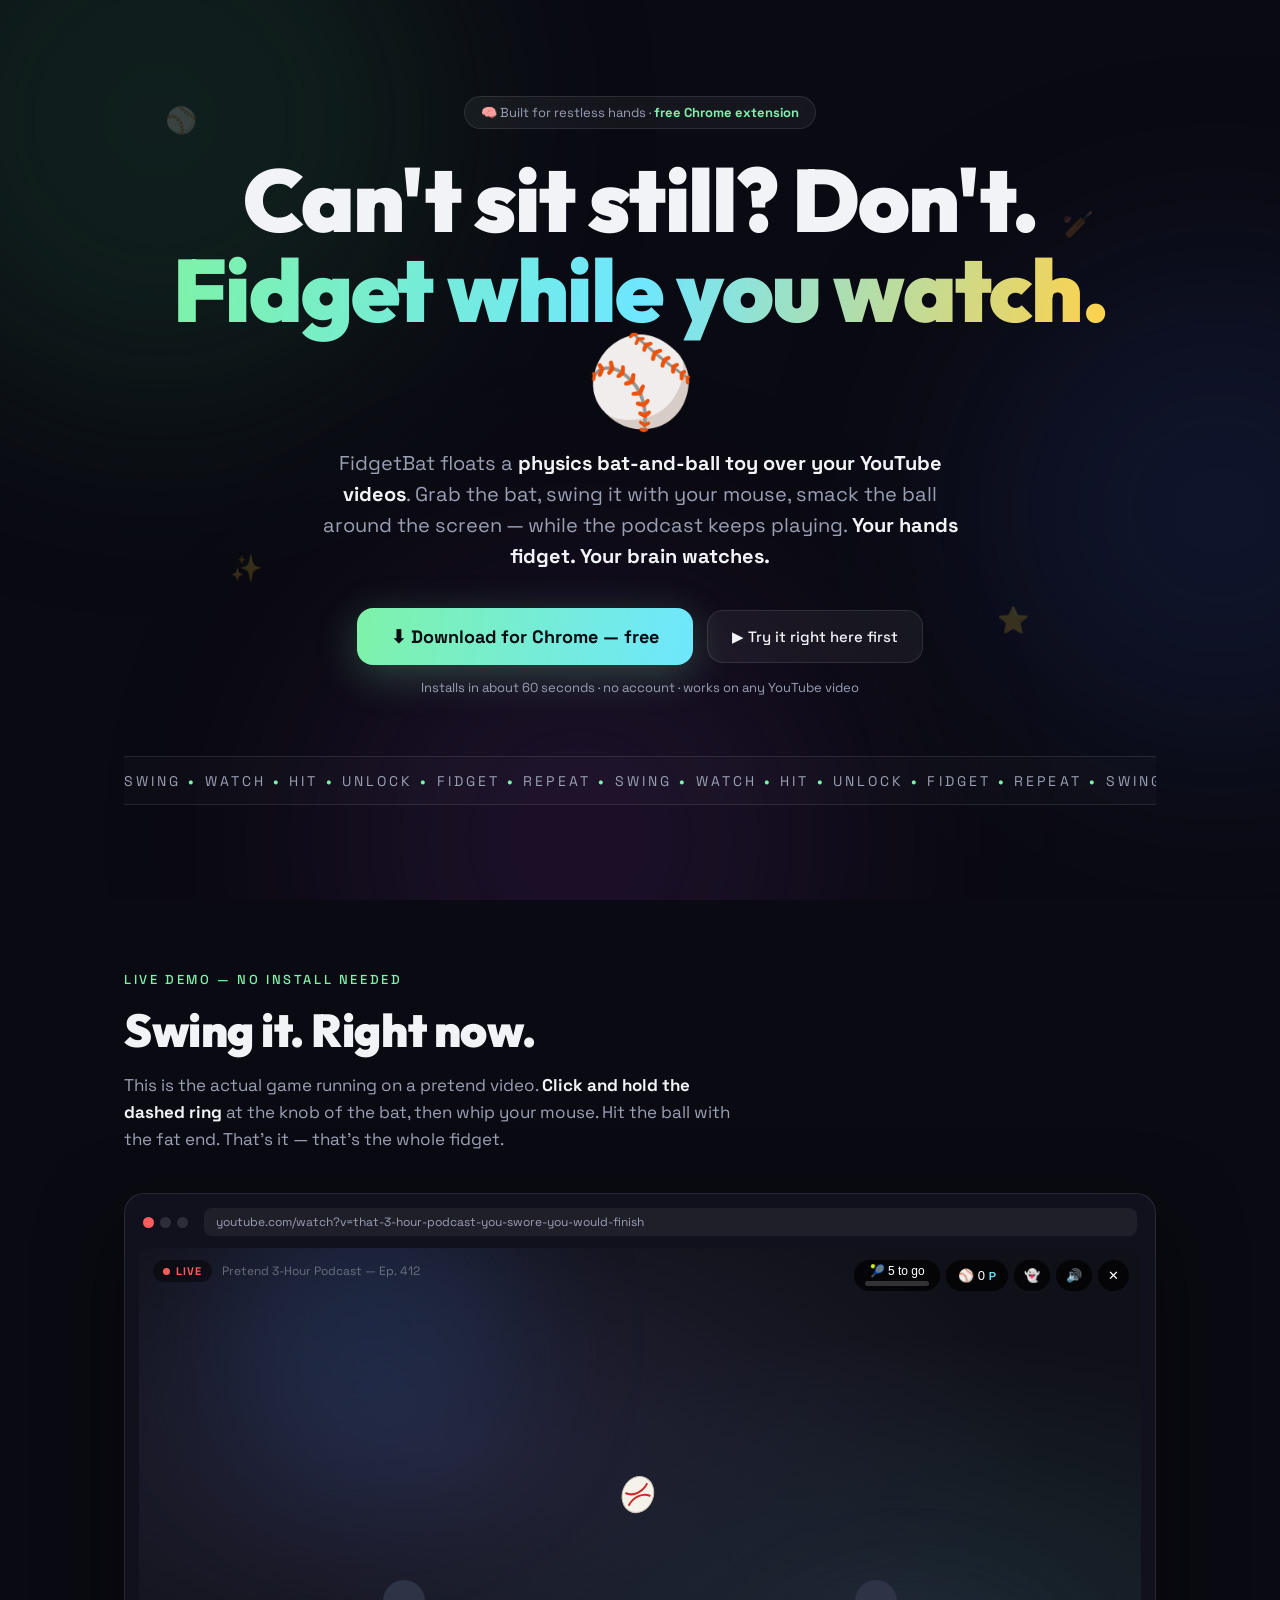
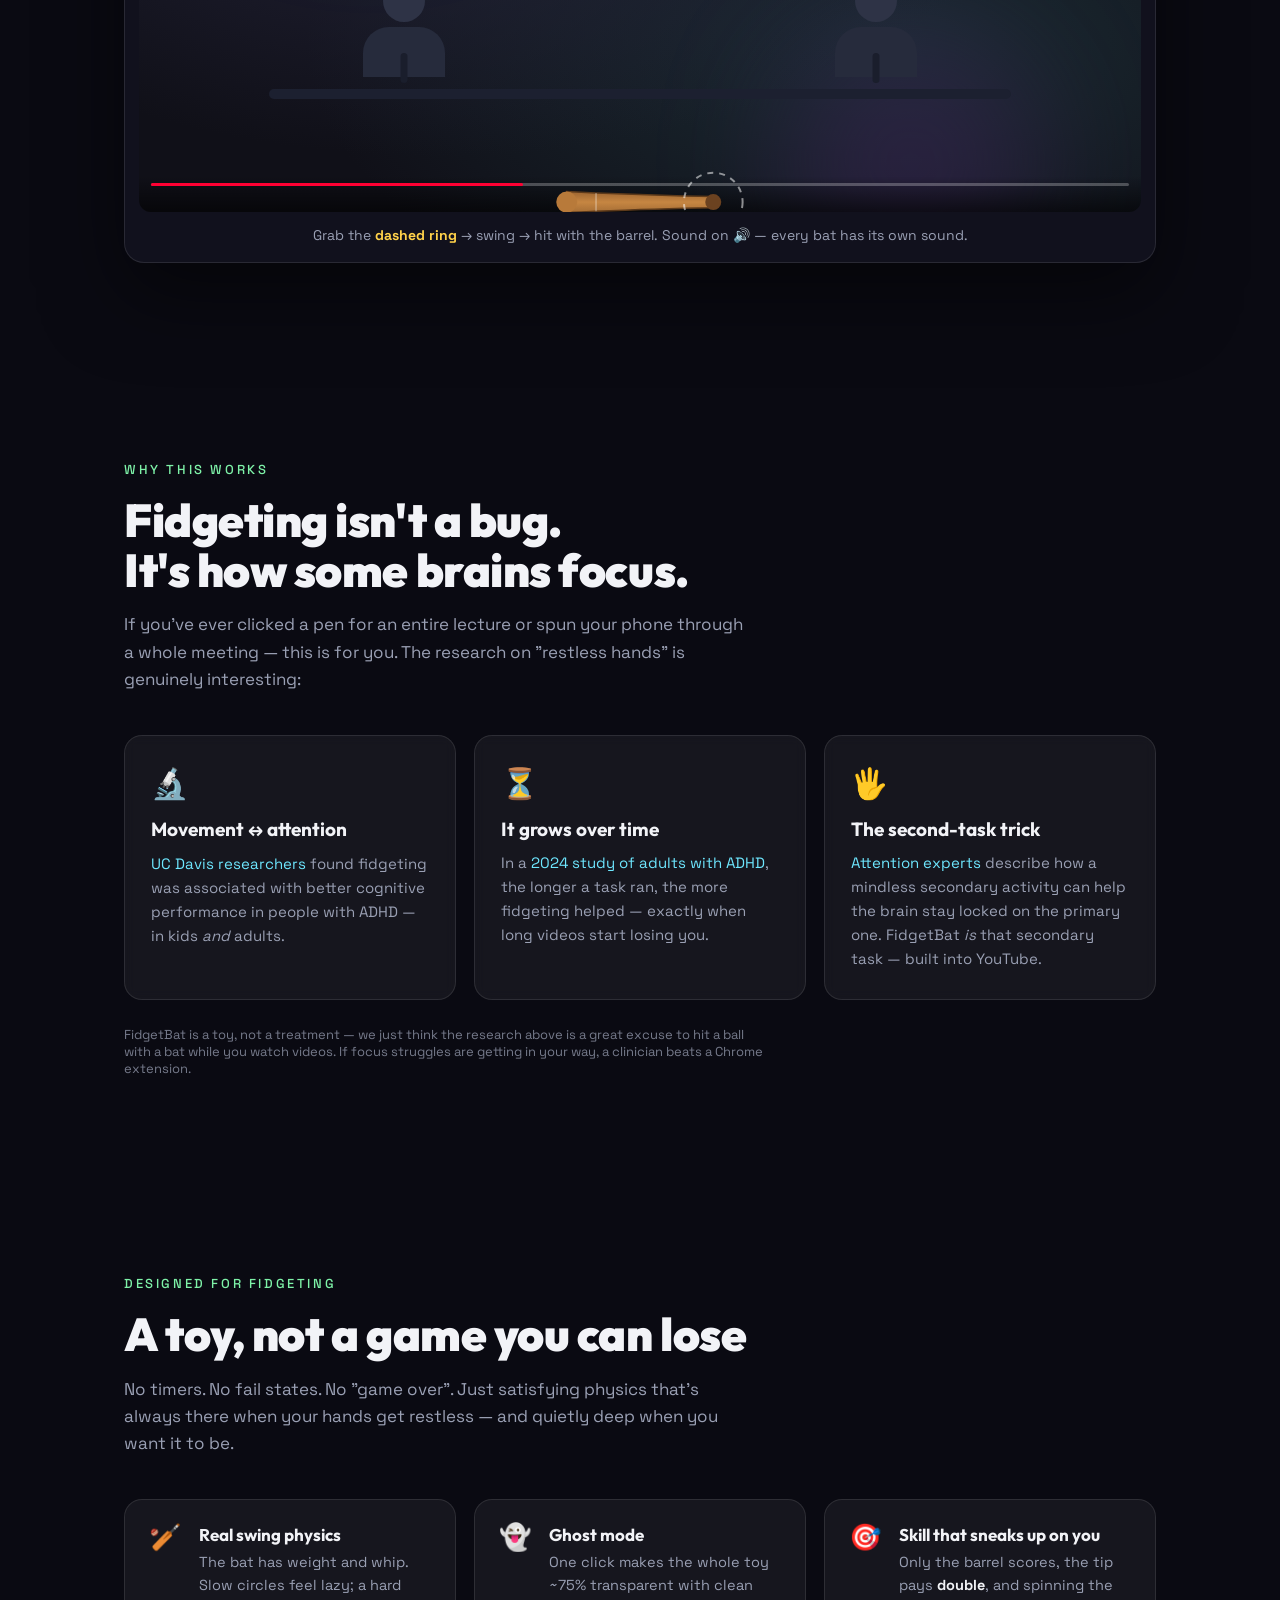
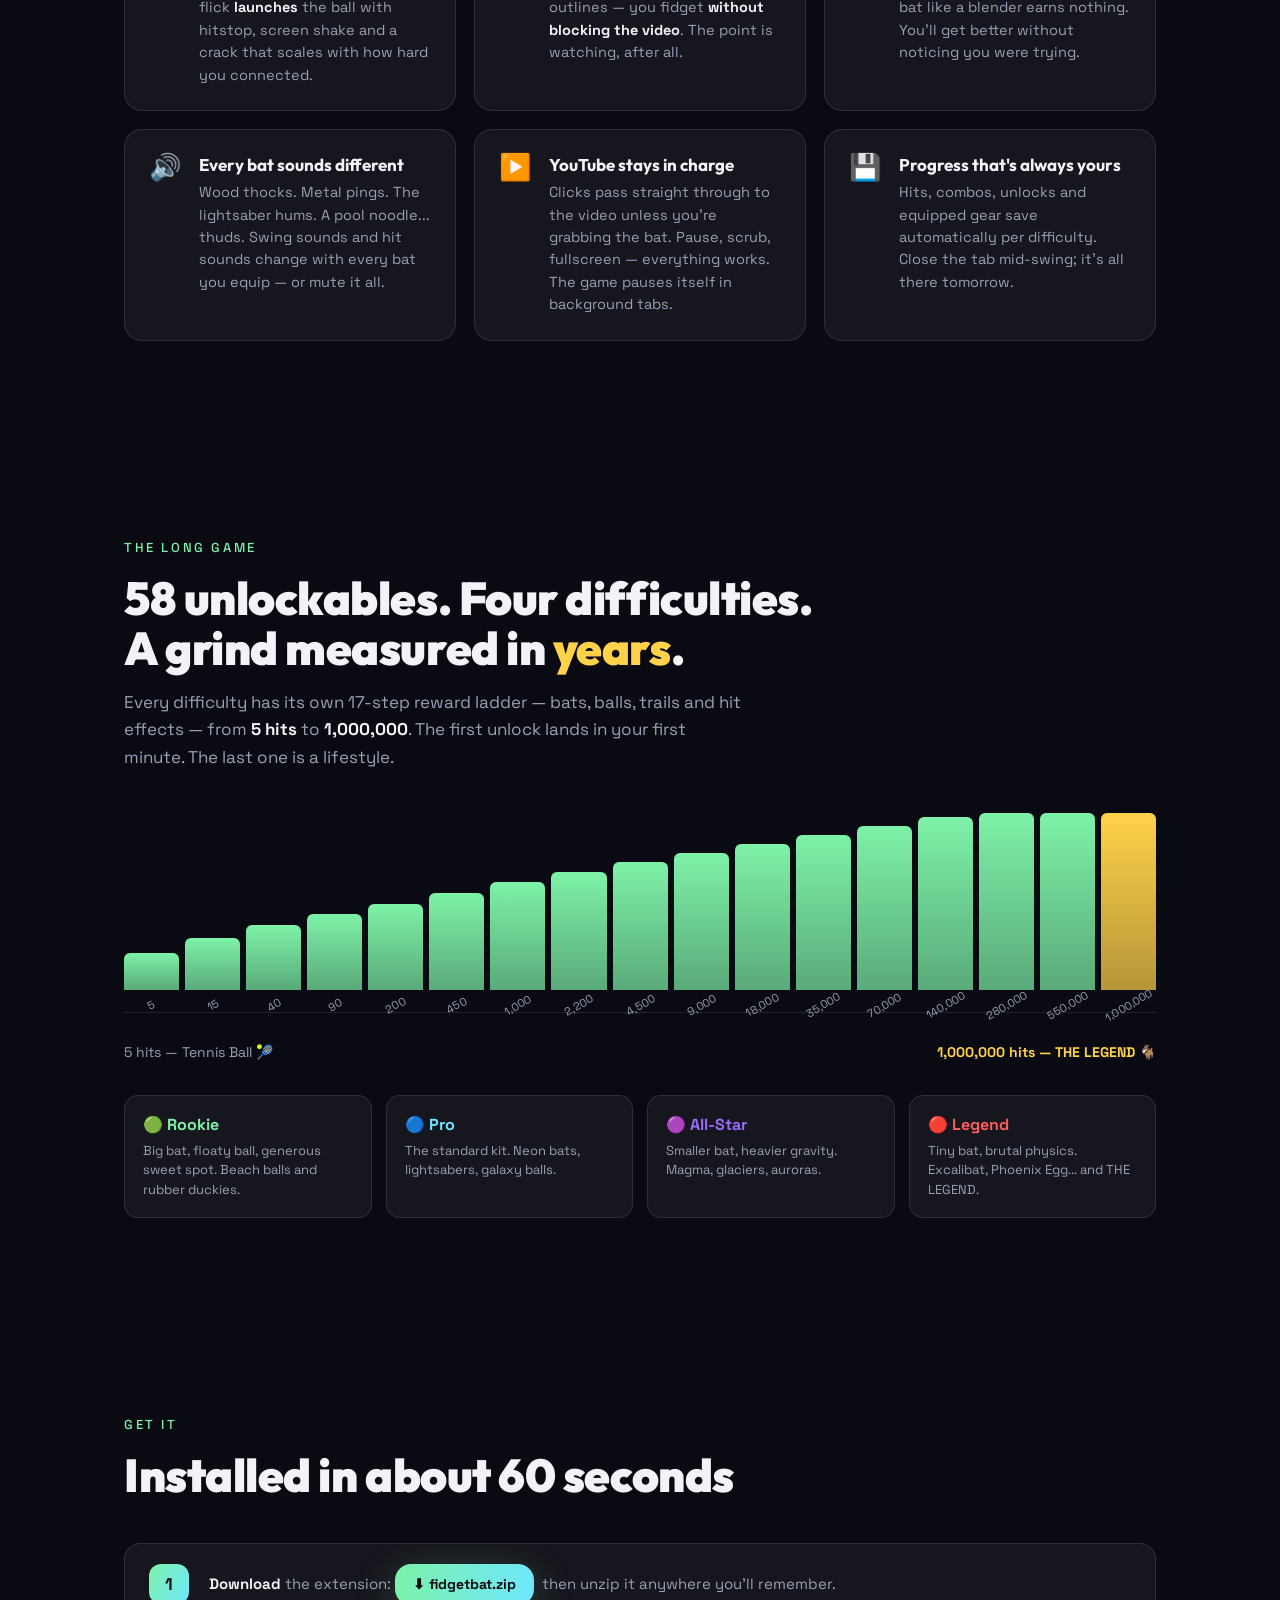
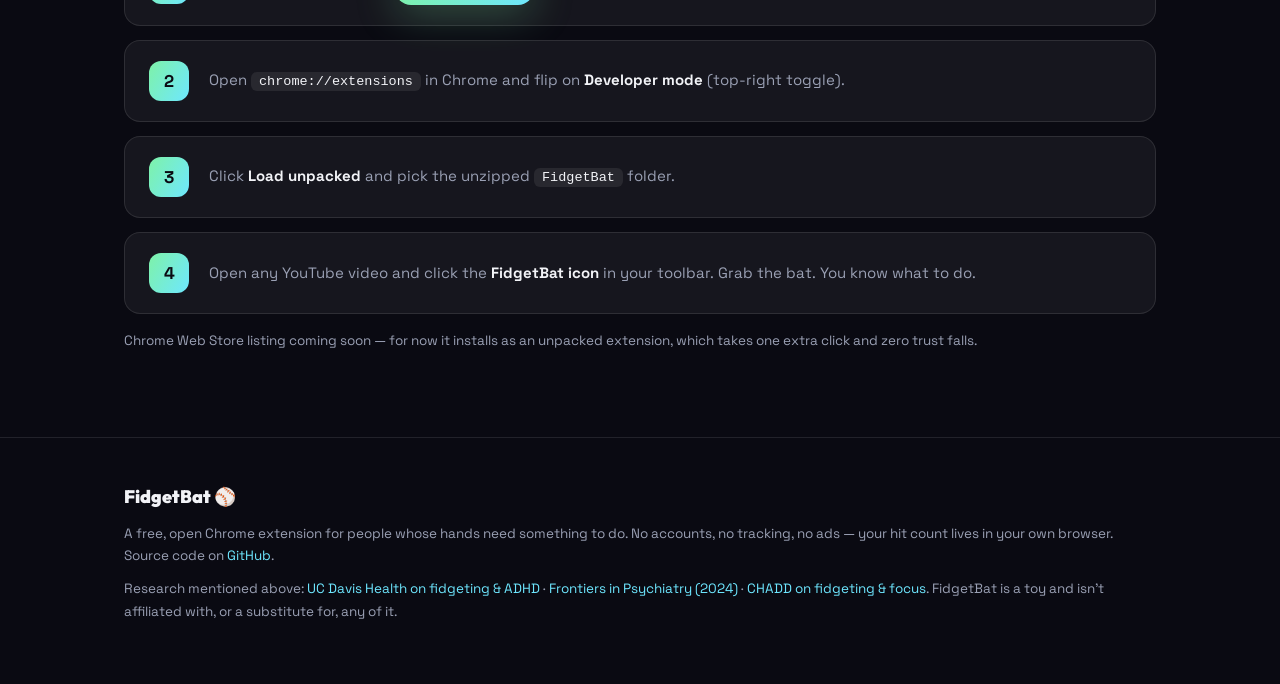
==== docs/index.html @ b906bd6d "Distinct per-bat hit synthesis, longer trails, fix ladder growth animation - Replace generic oscilla" ====
<!DOCTYPE html>
<html lang="en">
<head>
<meta charset="utf-8" />
<meta name="viewport" content="width=device-width, initial-scale=1" />
<title>FidgetBat — fidget while you watch YouTube</title>
<meta name="description" content="A physics bat-and-ball fidget toy that floats over your YouTube videos. Built for restless hands. Swing, hit, unlock — while you watch." />
<link rel="preconnect" href="https://fonts.googleapis.com" />
<link rel="preconnect" href="https://fonts.gstatic.com" crossorigin />
<link href="https://fonts.googleapis.com/css2?family=Space+Grotesk:wght@400;500;700&family=Outfit:wght@800;900&display=swap" rel="stylesheet" />
<link rel="stylesheet" href="assets/overlay.css" />
<style>
  :root {
    --bg: #0a0a12;
    --bg2: #11111d;
    --ink: #f2f3f7;
    --dim: #9aa0b4;
    --green: #7ef2a8;
    --cyan: #6ee7ff;
    --gold: #ffd24a;
    --red: #ff5c5c;
    --purple: #9d6bff;
    --card: rgba(255, 255, 255, 0.05);
    --line: rgba(255, 255, 255, 0.1);
  }
  * { box-sizing: border-box; margin: 0; padding: 0; }
  html { scroll-behavior: smooth; }
  body {
    background: var(--bg);
    color: var(--ink);
    font-family: 'Space Grotesk', -apple-system, sans-serif;
    overflow-x: hidden;
  }
  h1, h2, h3, .display { font-family: 'Outfit', 'Space Grotesk', sans-serif; }

  /* ---- animated background blobs ---- */
  .blobs { position: fixed; inset: 0; z-index: -2; overflow: hidden; }
  .blob {
    position: absolute; border-radius: 50%; filter: blur(110px); opacity: 0.35;
    animation: drift 26s ease-in-out infinite alternate;
  }
  .blob.b1 { width: 560px; height: 560px; background: #1d4a35; top: -160px; left: -120px; }
  .blob.b2 { width: 480px; height: 480px; background: #1d2b5e; top: 30%; right: -180px; animation-delay: -8s; }
  .blob.b3 { width: 520px; height: 520px; background: #3d1d52; bottom: -200px; left: 25%; animation-delay: -16s; }
  @keyframes drift {
    from { transform: translate(0, 0) scale(1); }
    to { transform: translate(70px, -50px) scale(1.15); }
  }

  /* ---- floating doodads ---- */
  .doodad {
    position: absolute; font-size: 26px; opacity: 0.18; pointer-events: none; z-index: -1;
    animation: floaty 7s ease-in-out infinite alternate;
  }
  @keyframes floaty {
    from { transform: translateY(0) rotate(-12deg); }
    to { transform: translateY(-26px) rotate(14deg); }
  }

  .wrap { max-width: 1080px; margin: 0 auto; padding: 0 24px; }

  /* ---- hero ---- */
  header.wrap { position: relative; padding: 96px 24px 56px; text-align: center; }
  .badge {
    display: inline-block; border: 1px solid var(--line); border-radius: 999px;
    padding: 7px 16px; font-size: 13px; color: var(--dim); margin-bottom: 26px;
    background: var(--card); backdrop-filter: blur(6px);
  }
  .badge b { color: var(--green); }
  h1 {
    font-size: clamp(44px, 8vw, 88px); font-weight: 900; line-height: 1.02;
    letter-spacing: -0.02em;
  }
  h1 .zap {
    background: linear-gradient(100deg, var(--green), var(--cyan), var(--gold));
    -webkit-background-clip: text; background-clip: text; color: transparent;
  }
  h1 .wiggle { display: inline-block; animation: wiggle 1.6s ease-in-out infinite; }
  @keyframes wiggle {
    0%, 100% { transform: rotate(-4deg); }
    50% { transform: rotate(5deg) translateY(-3px); }
  }
  .sub {
    margin: 24px auto 0; max-width: 640px; font-size: clamp(16px, 2.4vw, 20px);
    color: var(--dim); line-height: 1.55;
  }
  .sub b { color: var(--ink); }
  .cta-row { margin-top: 36px; display: flex; gap: 14px; justify-content: center; flex-wrap: wrap; align-items: center; }
  .cta {
    display: inline-block; text-decoration: none; color: #0a0a12; font-weight: 700;
    font-size: 18px; padding: 17px 34px; border-radius: 16px;
    background: linear-gradient(100deg, var(--green), var(--cyan));
    box-shadow: 0 10px 40px rgba(126, 242, 168, 0.25);
    transition: transform 0.15s ease, box-shadow 0.15s ease;
  }
  .cta:hover { transform: scale(1.05) rotate(-1deg); box-shadow: 0 14px 50px rgba(126, 242, 168, 0.4); }
  .cta:active { transform: scale(0.97); }
  .cta-note { font-size: 13px; color: var(--dim); }
  .cta-ghost {
    text-decoration: none; color: var(--ink); font-weight: 500; font-size: 15px;
    padding: 16px 24px; border-radius: 16px; border: 1px solid var(--line); background: var(--card);
    transition: background 0.15s ease;
  }
  .cta-ghost:hover { background: rgba(255,255,255,0.1); }

  /* ---- marquee ---- */
  .marquee {
    border-top: 1px solid var(--line); border-bottom: 1px solid var(--line);
    overflow: hidden; white-space: nowrap; padding: 13px 0; margin: 60px 0 0;
    background: rgba(255,255,255,0.02);
  }
  .marquee-inner { display: inline-block; animation: scroll 22s linear infinite; }
  .marquee span { font-size: 14px; letter-spacing: 0.22em; color: var(--dim); margin-right: 8px; }
  .marquee b { color: var(--green); }
  @keyframes scroll { from { transform: translateX(0); } to { transform: translateX(-50%); } }

  /* ---- sections ---- */
  section.wrap { padding: 110px 24px 88px; position: relative; }
  .kicker {
    font-size: 13px; letter-spacing: 0.2em; text-transform: uppercase; color: var(--green);
    margin-bottom: 18px; font-weight: 500;
  }
  h2 { font-size: clamp(30px, 5vw, 46px); font-weight: 900; letter-spacing: -0.01em; line-height: 1.08; }
  .lead { color: var(--dim); margin-top: 16px; max-width: 620px; font-size: 17px; line-height: 1.6; }
  .lead b, .lead a { color: var(--ink); }

  /* reveal on scroll */
  .rev { opacity: 0; transform: translateY(26px); transition: opacity 0.6s ease, transform 0.6s ease; }
  .rev.vis { opacity: 1; transform: none; }

  /* ---- demo ---- */
  .demo-shell {
    margin-top: 40px; border-radius: 20px; border: 1px solid var(--line);
    background: var(--bg2); padding: 14px; box-shadow: 0 30px 80px rgba(0,0,0,0.5);
  }
  .yt-chrome { display: flex; gap: 6px; padding: 0 4px 12px; align-items: center; }
  .yt-dot { width: 11px; height: 11px; border-radius: 50%; background: rgba(255,255,255,0.12); }
  .yt-dot.red { background: #ff5c5c; }
  .yt-url {
    flex: 1; margin-left: 10px; background: rgba(255,255,255,0.06); border-radius: 8px;
    font-size: 12px; color: var(--dim); padding: 6px 12px; text-align: left;
  }
  #movie_player {
    position: relative; width: 100%; aspect-ratio: 16 / 9; border-radius: 12px; overflow: hidden;
    background:
      radial-gradient(ellipse at 30% 35%, #232338 0%, transparent 60%),
      radial-gradient(ellipse at 75% 70%, #1b2b33 0%, transparent 55%),
      #101018;
  }
  /* fake "video" scene — a living podcast set so the demo feels like a real watch */
  .fake-video { position: absolute; inset: 0; overflow: hidden; pointer-events: none; }
  .fv-glow {
    position: absolute; border-radius: 50%; filter: blur(60px); opacity: 0.5;
    animation: fvdrift 14s ease-in-out infinite alternate;
  }
  .fv-glow.g1 { width: 300px; height: 300px; background: #23355c; top: -60px; left: 8%; }
  .fv-glow.g2 { width: 260px; height: 260px; background: #3a2354; bottom: -80px; right: 10%; animation-delay: -7s; }
  @keyframes fvdrift { from { transform: translate(0, 0); } to { transform: translate(40px, 24px); } }
  .fv-topline { position: absolute; top: 12px; left: 14px; display: flex; gap: 10px; align-items: center; }
  .fv-live {
    display: inline-flex; align-items: center; gap: 6px; font-size: 11px; font-weight: 700;
    letter-spacing: 0.08em; color: #ff5c5c; background: rgba(0, 0, 0, 0.45); padding: 4px 10px; border-radius: 999px;
  }
  .fv-live i { width: 7px; height: 7px; border-radius: 50%; background: #ff5c5c; animation: fvblink 1.4s ease-in-out infinite; }
  @keyframes fvblink { 0%, 100% { opacity: 1; } 50% { opacity: 0.25; } }
  .fv-title { font-size: 12px; color: rgba(255, 255, 255, 0.35); }
  .fv-caption {
    position: absolute; top: 17%; left: 10%; right: 10%; text-align: center;
    font-size: clamp(12px, 2vw, 15px); font-style: italic; color: rgba(255, 255, 255, 0.35);
    transition: opacity 0.35s ease;
  }
  .fv-host { position: absolute; bottom: 24%; width: 90px; }
  .fv-host.h1 { left: 22%; animation: fvbob 3.4s ease-in-out infinite; }
  .fv-host.h2 { right: 22%; animation: fvbob 4.1s ease-in-out infinite; animation-delay: -1.6s; }
  @keyframes fvbob { 0%, 100% { transform: translateY(0); } 50% { transform: translateY(-5px); } }
  .fv-head { display: block; width: 42px; height: 42px; border-radius: 50%; background: #2e3346; margin: 0 auto 5px; }
  .fv-body { display: block; width: 82px; height: 50px; border-radius: 26px 26px 0 0; background: #262b3c; margin: 0 auto; }
  .fv-mic {
    position: absolute; bottom: -6px; left: 50%; transform: translateX(-50%);
    width: 7px; height: 30px; border-radius: 4px; background: #1a1e2c;
  }
  .fv-desk { position: absolute; bottom: 20%; left: 13%; right: 13%; height: 10px; border-radius: 6px; background: #1c2030; }
  .fv-wave {
    position: absolute; bottom: 8%; left: 50%; transform: translateX(-50%);
    display: flex; gap: 3px; align-items: flex-end; height: 26px;
  }
  .fv-wave i { width: 3px; background: rgba(255, 255, 255, 0.3); border-radius: 2px; animation: fvwave 0.9s ease-in-out infinite alternate; }
  @keyframes fvwave { from { height: 4px; } to { height: 24px; } }
  .yt-bar { position: absolute; left: 0; right: 0; bottom: 0; height: 36px; background: linear-gradient(transparent, rgba(0,0,0,0.6)); }
  .yt-progress { position: absolute; left: 12px; right: 12px; bottom: 26px; height: 3px; background: rgba(255,255,255,0.25); border-radius: 2px; }
  .yt-progress i { display: block; height: 100%; width: 38%; background: #ff0033; border-radius: 2px; animation: watch 90s linear infinite; }
  @keyframes watch { from { width: 12%; } to { width: 96%; } }
  .demo-hint { text-align: center; color: var(--dim); font-size: 14px; padding: 14px 4px 4px; }
  .demo-hint b { color: var(--gold); }
  .demo-gate {
    position: absolute; inset: 0; z-index: 10001; display: none;
    align-items: center; justify-content: center; text-align: center;
    background: rgba(8, 8, 14, 0.82); backdrop-filter: blur(8px);
  }
  .demo-gate.show { display: flex; animation: gate-in 0.35s ease; }
  @keyframes gate-in { from { opacity: 0; transform: scale(1.04); } to { opacity: 1; transform: none; } }
  .dg-inner { max-width: 420px; padding: 24px; }
  .dg-emoji { font-size: 38px; margin-bottom: 12px; }
  .dg-inner h3 { font-size: 28px; margin-bottom: 10px; }
  .dg-inner p { color: var(--dim); font-size: 15px; line-height: 1.55; margin-bottom: 22px; }

  /* ---- science cards ---- */
  .grid3 { display: grid; grid-template-columns: repeat(auto-fit, minmax(270px, 1fr)); gap: 18px; margin-top: 42px; }
  .card {
    background: var(--card); border: 1px solid var(--line); border-radius: 18px;
    padding: 28px 26px; backdrop-filter: blur(6px);
    transition: transform 0.2s ease, border-color 0.2s ease;
  }
  .card:hover { transform: translateY(-5px); border-color: rgba(126, 242, 168, 0.35); }
  .card .ic { font-size: 30px; margin-bottom: 14px; display: inline-block; }
  .card h3 { font-size: 19px; margin-bottom: 10px; }
  .card p { color: var(--dim); font-size: 15px; line-height: 1.6; }
  .card p a { color: var(--cyan); text-decoration: none; }
  .card p a:hover { text-decoration: underline; }
  .fineprint { margin-top: 26px; font-size: 13px; color: var(--dim); opacity: 0.75; max-width: 640px; }

  /* ---- features ---- */
  .grid2 { display: grid; grid-template-columns: repeat(auto-fit, minmax(300px, 1fr)); gap: 18px; margin-top: 42px; }
  .feat { display: flex; gap: 18px; align-items: flex-start; background: var(--card); border: 1px solid var(--line); border-radius: 18px; padding: 24px; }
  .feat .ic { font-size: 26px; line-height: 1; }
  .feat h3 { font-size: 17px; margin-bottom: 6px; }
  .feat p { color: var(--dim); font-size: 14.5px; line-height: 1.55; }
  .feat p b { color: var(--ink); }

  /* ---- grind ladder ---- */
  .ladder {
    margin-top: 42px; display: flex; align-items: flex-end; gap: 6px; height: 200px;
    border-bottom: 1px solid var(--line); padding-bottom: 0;
  }
  /* height: 100% is load-bearing — without a definite rung height the bars'
     percentage heights resolve to auto and the growth animation never shows. */
  .rung { flex: 1; height: 100%; display: flex; flex-direction: column; justify-content: flex-end; align-items: center; gap: 8px; }
  .rung .bar {
    width: 100%; border-radius: 6px 6px 0 0;
    background: linear-gradient(180deg, var(--green), rgba(126, 242, 168, 0.08));
    background-size: 100% 300%;
    transition: height 1s cubic-bezier(0.34, 1.4, 0.4, 1); height: 4px;
    animation: barflow 3s ease-in-out infinite alternate;
  }
  @keyframes barflow { from { background-position-y: 0%; } to { background-position-y: 100%; } }
  .rung.gold .bar {
    background-image: linear-gradient(180deg, var(--gold), rgba(255, 210, 74, 0.1));
    animation: barflow 4s ease-in-out infinite alternate, goldglow 2.2s ease-in-out infinite;
  }
  @keyframes goldglow {
    0%, 100% { box-shadow: 0 0 6px rgba(255, 210, 74, 0.25); }
    50% { box-shadow: 0 0 22px rgba(255, 210, 74, 0.65); }
  }
  .rung .num { font-size: 11px; color: var(--dim); white-space: nowrap; transform: rotate(-30deg); transform-origin: center; }
  .ladder-cap { display: flex; justify-content: space-between; margin-top: 30px; color: var(--dim); font-size: 14px; }
  .ladder-cap b { color: var(--gold); }

  .diffs { display: grid; grid-template-columns: repeat(auto-fit, minmax(180px, 1fr)); gap: 14px; margin-top: 34px; }
  .diff { border: 1px solid var(--line); border-radius: 14px; padding: 18px; background: var(--card); }
  .diff h4 { font-size: 16px; margin-bottom: 6px; }
  .diff p { font-size: 13px; color: var(--dim); line-height: 1.5; }

  /* ---- install ---- */
  .steps { margin-top: 42px; display: grid; gap: 14px; counter-reset: step; }
  .step {
    display: flex; gap: 20px; align-items: center; background: var(--card);
    border: 1px solid var(--line); border-radius: 16px; padding: 20px 24px;
  }
  .step .n {
    flex: none; width: 40px; height: 40px; border-radius: 12px; display: grid; place-items: center;
    background: linear-gradient(120deg, var(--green), var(--cyan)); color: #0a0a12; font-weight: 800; font-size: 17px;
  }
  .step p { color: var(--dim); font-size: 15px; line-height: 1.5; }
  .step p b, .step code { color: var(--ink); }
  .step code { background: rgba(255,255,255,0.08); border-radius: 6px; padding: 2px 8px; font-size: 13.5px; }
  .webstore-note { margin-top: 18px; font-size: 13.5px; color: var(--dim); }

  /* ---- footer ---- */
  footer { border-top: 1px solid var(--line); padding: 44px 0 60px; color: var(--dim); font-size: 13.5px; line-height: 1.7; }
  footer a { color: var(--cyan); text-decoration: none; }
  footer a:hover { text-decoration: underline; }
  footer .brand { font-family: 'Outfit', sans-serif; font-weight: 900; font-size: 18px; color: var(--ink); margin-bottom: 10px; }

  @media (prefers-reduced-motion: reduce) {
    .blob, .doodad, .wiggle, .marquee-inner, .yt-progress i,
    .fv-glow, .fv-host, .fv-wave i, .fv-live i, .rung .bar { animation: none !important; }
    .rev { opacity: 1; transform: none; transition: none; }
  }
</style>
</head>
<body>

<div class="blobs">
  <div class="blob b1"></div>
  <div class="blob b2"></div>
  <div class="blob b3"></div>
</div>

<header class="wrap">
  <span class="doodad" style="top:12%; left:6%;">⚾</span>
  <span class="doodad" style="top:24%; right:8%; animation-delay:-2s;">🏏</span>
  <span class="doodad" style="top:64%; left:12%; animation-delay:-4s;">✨</span>
  <span class="doodad" style="top:70%; right:14%; animation-delay:-5.5s;">⭐</span>

  <div class="badge">🧠 Built for restless hands · <b>free Chrome extension</b></div>
  <h1>Can't sit still? Don't.<br /><span class="zap">Fidget while you watch.</span> <span class="wiggle">⚾</span></h1>
  <p class="sub">
    FidgetBat floats a <b>physics bat-and-ball toy over your YouTube videos</b>.
    Grab the bat, swing it with your mouse, smack the ball around the screen —
    while the podcast keeps playing. <b>Your hands fidget. Your brain watches.</b>
  </p>
  <div class="cta-row">
    <a class="cta" href="fidgetbat.zip" download>⬇ Download for Chrome — free</a>
    <a class="cta-ghost" href="#demo">▶ Try it right here first</a>
  </div>
  <p class="cta-note" style="margin-top:14px;">Installs in about 60 seconds · no account · works on any YouTube video</p>

  <div class="marquee" aria-hidden="true">
    <div class="marquee-inner">
      <span>SWING <b>•</b> WATCH <b>•</b> HIT <b>•</b> UNLOCK <b>•</b> FIDGET <b>•</b> REPEAT <b>•</b></span><span>SWING <b>•</b> WATCH <b>•</b> HIT <b>•</b> UNLOCK <b>•</b> FIDGET <b>•</b> REPEAT <b>•</b></span><span>SWING <b>•</b> WATCH <b>•</b> HIT <b>•</b> UNLOCK <b>•</b> FIDGET <b>•</b> REPEAT <b>•</b></span><span>SWING <b>•</b> WATCH <b>•</b> HIT <b>•</b> UNLOCK <b>•</b> FIDGET <b>•</b> REPEAT <b>•</b></span>
    </div>
  </div>
</header>

<section id="demo" class="wrap rev">
  <p class="kicker">Live demo — no install needed</p>
  <h2>Swing it. Right now.</h2>
  <p class="lead">This is the actual game running on a pretend video. <b>Click and hold the dashed ring</b> at the knob of the bat, then whip your mouse. Hit the ball with the fat end. That's it — that's the whole fidget.</p>
  <div class="demo-shell">
    <div class="yt-chrome">
      <span class="yt-dot red"></span><span class="yt-dot"></span><span class="yt-dot"></span>
      <span class="yt-url">youtube.com/watch?v=that-3-hour-podcast-you-swore-you-would-finish</span>
    </div>
    <div id="movie_player">
      <div class="fake-video" aria-hidden="true">
        <div class="fv-glow g1"></div>
        <div class="fv-glow g2"></div>
        <div class="fv-topline">
          <span class="fv-live"><i></i> LIVE</span>
          <span class="fv-title">Pretend 3-Hour Podcast — Ep. 412</span>
        </div>
        <div class="fv-caption">“…and that's when I realized the bird was never real…”</div>
        <div class="fv-host h1"><i class="fv-head"></i><i class="fv-body"></i><i class="fv-mic"></i></div>
        <div class="fv-host h2"><i class="fv-head"></i><i class="fv-body"></i><i class="fv-mic"></i></div>
        <div class="fv-desk"></div>
        <div class="fv-wave"></div>
      </div>
      <div class="yt-bar"></div>
      <div class="yt-progress"><i></i></div>
      <div class="demo-gate" id="demo-gate">
        <div class="dg-inner">
          <div class="dg-emoji">⚾🔥</div>
          <h3>Nice swinging!</h3>
          <p>That's the demo limit — to play more (and keep your hits forever), get the extension.</p>
          <a class="cta" href="fidgetbat.zip" download>⬇ Download the Chrome extension</a>
        </div>
      </div>
    </div>
    <p class="demo-hint">Grab the <b>dashed ring</b> → swing → hit with the barrel. Sound on 🔊 — every bat has its own sound.</p>
  </div>
</section>

<section class="wrap rev">
  <p class="kicker">Why this works</p>
  <h2>Fidgeting isn't a bug.<br />It's how some brains focus.</h2>
  <p class="lead">If you've ever clicked a pen for an entire lecture or spun your phone through a whole meeting — this is for you. The research on "restless hands" is genuinely interesting:</p>
  <div class="grid3">
    <div class="card">
      <span class="ic">🔬</span>
      <h3>Movement ↔ attention</h3>
      <p><a href="https://health.ucdavis.edu/news/headlines/does-fidgeting-help-people-with-adhd-focus-/2024/10" target="_blank" rel="noopener">UC Davis researchers</a> found fidgeting was associated with better cognitive performance in people with ADHD — in kids <em>and</em> adults.</p>
    </div>
    <div class="card">
      <span class="ic">⏳</span>
      <h3>It grows over time</h3>
      <p>In a <a href="https://www.frontiersin.org/journals/psychiatry/articles/10.3389/fpsyt.2024.1394096/full" target="_blank" rel="noopener">2024 study of adults with ADHD</a>, the longer a task ran, the more fidgeting helped — exactly when long videos start losing you.</p>
    </div>
    <div class="card">
      <span class="ic">🖐️</span>
      <h3>The second-task trick</h3>
      <p><a href="https://chadd.org/attention-article/how-does-fidgeting-enhance-focus-for-individuals-with-adhd/" target="_blank" rel="noopener">Attention experts</a> describe how a mindless secondary activity can help the brain stay locked on the primary one. FidgetBat <em>is</em> that secondary task — built into YouTube.</p>
    </div>
  </div>
  <p class="fineprint">FidgetBat is a toy, not a treatment — we just think the research above is a great excuse to hit a ball with a bat while you watch videos. If focus struggles are getting in your way, a clinician beats a Chrome extension.</p>
</section>

<section class="wrap rev">
  <p class="kicker">Designed for fidgeting</p>
  <h2>A toy, not a game you can lose</h2>
  <p class="lead">No timers. No fail states. No "game over". Just satisfying physics that's always there when your hands get restless — and quietly deep when you want it to be.</p>
  <div class="grid2">
    <div class="feat"><span class="ic">🏏</span><div><h3>Real swing physics</h3><p>The bat has weight and whip. Slow circles feel lazy; a hard flick <b>launches</b> the ball with hitstop, screen shake and a crack that scales with how hard you connected.</p></div></div>
    <div class="feat"><span class="ic">👻</span><div><h3>Ghost mode</h3><p>One click makes the whole toy ~75% transparent with clean outlines — you fidget <b>without blocking the video</b>. The point is watching, after all.</p></div></div>
    <div class="feat"><span class="ic">🎯</span><div><h3>Skill that sneaks up on you</h3><p>Only the barrel scores, the tip pays <b>double</b>, and spinning the bat like a blender earns nothing. You'll get better without noticing you were trying.</p></div></div>
    <div class="feat"><span class="ic">🔊</span><div><h3>Every bat sounds different</h3><p>Wood thocks. Metal pings. The lightsaber hums. A pool noodle... thuds. Swing sounds and hit sounds change with every bat you equip — or mute it all.</p></div></div>
    <div class="feat"><span class="ic">▶️</span><div><h3>YouTube stays in charge</h3><p>Clicks pass straight through to the video unless you're grabbing the bat. Pause, scrub, fullscreen — everything works. The game pauses itself in background tabs.</p></div></div>
    <div class="feat"><span class="ic">💾</span><div><h3>Progress that's always yours</h3><p>Hits, combos, unlocks and equipped gear save automatically per difficulty. Close the tab mid-swing; it's all there tomorrow.</p></div></div>
  </div>
</section>

<section class="wrap rev">
  <p class="kicker">The long game</p>
  <h2><span id="count-unlocks">68</span> unlockables. Four difficulties.<br />A grind measured in <span style="color:var(--gold)">years</span>.</h2>
  <p class="lead">Every difficulty has its own 17-step reward ladder — bats, balls, trails and hit effects — from <b>5 hits</b> to <b>1,000,000</b>. The first unlock lands in your first minute. The last one is a lifestyle.</p>
  <div class="ladder" id="ladder" aria-hidden="true"></div>
  <div class="ladder-cap"><span>5 hits — Tennis Ball 🎾</span><span><b>1,000,000 hits — THE LEGEND 🐐</b></span></div>
  <div class="diffs">
    <div class="diff"><h4 style="color:var(--green)">🟢 Rookie</h4><p>Big bat, floaty ball, generous sweet spot. Beach balls and rubber duckies.</p></div>
    <div class="diff"><h4 style="color:var(--cyan)">🔵 Pro</h4><p>The standard kit. Neon bats, lightsabers, galaxy balls.</p></div>
    <div class="diff"><h4 style="color:var(--purple)">🟣 All-Star</h4><p>Smaller bat, heavier gravity. Magma, glaciers, auroras.</p></div>
    <div class="diff"><h4 style="color:var(--red)">🔴 Legend</h4><p>Tiny bat, brutal physics. Excalibat, Phoenix Egg... and THE LEGEND.</p></div>
  </div>
</section>

<section class="wrap rev" id="install">
  <p class="kicker">Get it</p>
  <h2>Installed in about 60 seconds</h2>
  <div class="steps">
    <div class="step"><span class="n">1</span><p><b>Download</b> the extension: <a class="cta" style="font-size:14px; padding:10px 18px;" href="fidgetbat.zip" download>⬇ fidgetbat.zip</a> &nbsp;then unzip it anywhere you'll remember.</p></div>
    <div class="step"><span class="n">2</span><p>Open <code>chrome://extensions</code> in Chrome and flip on <b>Developer mode</b> (top-right toggle).</p></div>
    <div class="step"><span class="n">3</span><p>Click <b>Load unpacked</b> and pick the unzipped <code>FidgetBat</code> folder.</p></div>
    <div class="step"><span class="n">4</span><p>Open any YouTube video and click the <b>FidgetBat icon</b> in your toolbar. Grab the bat. You know what to do.</p></div>
  </div>
  <p class="webstore-note">Chrome Web Store listing coming soon — for now it installs as an unpacked extension, which takes one extra click and zero trust falls.</p>
</section>

<footer>
  <div class="wrap">
    <div class="brand">FidgetBat ⚾</div>
    <p>A free, open Chrome extension for people whose hands need something to do. No accounts, no tracking, no ads — your hit count lives in your own browser. Source code on <a href="https://github.com/matur1022/fidgetbat" target="_blank" rel="noopener">GitHub</a>.</p>
    <p style="margin-top:10px;">Research mentioned above: <a href="https://health.ucdavis.edu/news/headlines/does-fidgeting-help-people-with-adhd-focus-/2024/10" target="_blank" rel="noopener">UC Davis Health on fidgeting &amp; ADHD</a> · <a href="https://www.frontiersin.org/journals/psychiatry/articles/10.3389/fpsyt.2024.1394096/full" target="_blank" rel="noopener">Frontiers in Psychiatry (2024)</a> · <a href="https://chadd.org/attention-article/how-does-fidgeting-enhance-focus-for-individuals-with-adhd/" target="_blank" rel="noopener">CHADD on fidgeting &amp; focus</a>. FidgetBat is a toy and isn't affiliated with, or a substitute for, any of it.</p>
  </div>
</footer>

<script>
  // ---- chrome.* stub so the real extension content script runs as a web demo ----
  window.chrome = window.chrome || {};
  window.chrome.runtime = { onMessage: { addListener(fn) { window.__fbOnMessage = fn; } } };
  window.chrome.storage = {
    local: {
      get(keys, cb) { cb(JSON.parse(localStorage.fb_store || '{}')); },
      set(obj) {
        const cur = JSON.parse(localStorage.fb_store || '{}');
        Object.assign(cur, obj);
        localStorage.fb_store = JSON.stringify(cur);
      },
    },
  };
</script>
<script src="assets/fidgetbat.js"></script>
<script>
  // Auto-start the demo once the player exists.
  setTimeout(() => { if (window.__fidgetBatToggle) window.__fidgetBatToggle(); }, 300);

  // Demo gate: after enough hits this visit, pitch the extension.
  const DEMO_HIT_LIMIT = 25;
  let demoStartHits = null;
  const gateEl = document.getElementById('demo-gate');
  const gateTimer = setInterval(() => {
    const S = window.__fidgetBatState;
    if (!S || !S.active) return;
    const total = Object.values(S.prog).reduce((a, p) => a + p.hits, 0);
    if (demoStartHits === null) demoStartHits = total;
    if (total - demoStartHits >= DEMO_HIT_LIMIT) {
      clearInterval(gateTimer);
      window.__fidgetBatToggle(); // stop the game (progress is already saved)
      gateEl.classList.add('show');
    }
  }, 400);

  // Fake-podcast waveform: bars with randomized rhythm so it reads as "audio playing".
  const waveEl = document.querySelector('.fv-wave');
  for (let i = 0; i < 26; i++) {
    const b = document.createElement('i');
    b.style.animationDuration = (0.5 + Math.random() * 0.9).toFixed(2) + 's';
    b.style.animationDelay = (-Math.random() * 1.5).toFixed(2) + 's';
    waveEl.appendChild(b);
  }

  // Cycling captions — the "someone is talking" effect.
  const CAPTIONS = [
    '“…and that\'s when I realized the bird was never real…”',
    '“okay but hear me out: medieval guys would\'ve loved escalators”',
    '“we\'ll get to the actual topic right after this tangent”',
    '“so anyway, that\'s the entire history of salt”',
    '“wait — are we still recording?”',
    '“my guy unlocked the lightsaber bat and called in sick”',
  ];
  const capEl = document.querySelector('.fv-caption');
  let capI = 0;
  setInterval(() => {
    capI = (capI + 1) % CAPTIONS.length;
    capEl.style.opacity = 0;
    setTimeout(() => { capEl.textContent = CAPTIONS[capI]; capEl.style.opacity = 1; }, 350);
  }, 3800);

  // Count-up on "68 unlockables" when it scrolls into view.
  const countEl = document.getElementById('count-unlocks');
  const countIO = new IntersectionObserver((entries) => {
    if (!entries[0].isIntersecting) return;
    countIO.disconnect();
    let cur = 0;
    const tick = () => {
      cur += 2;
      if (cur >= 68) { countEl.textContent = '68'; return; }
      countEl.textContent = cur;
      requestAnimationFrame(tick);
    };
    tick();
  }, { threshold: 0.4 });
  countIO.observe(countEl);

  // Scroll-reveal.
  const io = new IntersectionObserver((entries) => {
    for (const e of entries) if (e.isIntersecting) { e.target.classList.add('vis'); io.unobserve(e.target); }
  }, { threshold: 0.12 });
  document.querySelectorAll('.rev').forEach((el) => io.observe(el));

  // Grind ladder bars (log scale so 1M doesn't flatten everything).
  const LADDER = [5, 15, 40, 90, 200, 450, 1000, 2200, 4500, 9000, 18000, 35000, 70000, 140000, 280000, 550000, 1000000];
  const ladderEl = document.getElementById('ladder');
  const maxLog = Math.log10(1000000);
  LADDER.forEach((v, i) => {
    const rung = document.createElement('div');
    rung.className = 'rung' + (i === LADDER.length - 1 ? ' gold' : '');
    rung.innerHTML = `<div class="bar"></div><div class="num">${v.toLocaleString()}</div>`;
    ladderEl.appendChild(rung);
  });
  const ladderIO = new IntersectionObserver((entries) => {
    if (entries[0].isIntersecting) {
      document.querySelectorAll('.rung').forEach((r, i) => {
        setTimeout(() => {
          r.querySelector('.bar').style.height = `${8 + (Math.log10(LADDER[i]) / maxLog) * 92}%`;
        }, i * 60);
      });
      ladderIO.disconnect();
    }
  }, { threshold: 0.3 });
  ladderIO.observe(ladderEl);
</script>
</body>
</html>
---- docs/assets/overlay.css ----
/* FidgetBat overlay styles */

.fb-overlay {
  position: absolute;
  inset: 0;
  z-index: 9999;
  pointer-events: none;
  overflow: hidden;
  font-family: -apple-system, BlinkMacSystemFont, "Segoe UI", Roboto, sans-serif;
}

.fb-canvas {
  position: absolute;
  inset: 0;
  width: 100%;
  height: 100%;
  pointer-events: none;
}

.fb-hud {
  position: absolute;
  top: 12px;
  right: 12px;
  display: flex;
  gap: 6px;
  pointer-events: auto;
}

.fb-pill {
  position: relative;
  overflow: hidden;
}

.fb-pill-bar {
  position: absolute;
  bottom: 0;
  left: 0;
  height: 3px;
  width: 0%;
  background: #7ef2a8;
  border-radius: 2px;
  transition: width 0.3s ease;
}

.fb-pill,
.fb-close {
  border: none;
  border-radius: 999px;
  background: rgba(0, 0, 0, 0.65);
  color: #fff;
  font-size: 13px;
  line-height: 1;
  padding: 7px 12px;
  cursor: pointer;
  backdrop-filter: blur(4px);
}

.fb-pill:hover,
.fb-close:hover {
  background: rgba(0, 0, 0, 0.85);
}

.fb-close {
  padding: 7px 10px;
}

.fb-ghost-btn.fb-on,
.fb-mute-btn.fb-on {
  background: rgba(126, 242, 168, 0.25);
}

.fb-next {
  border: none;
  border-radius: 999px;
  background: rgba(0, 0, 0, 0.65);
  color: #fff;
  font-size: 12px;
  line-height: 1;
  padding: 5px 11px;
  cursor: pointer;
  backdrop-filter: blur(4px);
  display: flex;
  flex-direction: column;
  align-items: center;
  gap: 4px;
}

.fb-next:hover {
  background: rgba(0, 0, 0, 0.85);
}

.fb-next-label {
  white-space: nowrap;
}

.fb-next-track {
  width: 64px;
  height: 5px;
  border-radius: 3px;
  background: rgba(255, 255, 255, 0.18);
  overflow: hidden;
}

.fb-next-fill {
  display: block;
  height: 100%;
  width: 0%;
  border-radius: 3px;
  background: #7ef2a8;
  transition: width 0.25s ease;
}

.fb-next.fb-bump {
  animation: fb-bump 0.25s ease;
}

@keyframes fb-bump {
  0% { transform: scale(1); }
  40% { transform: scale(1.12); }
  100% { transform: scale(1); }
}

.fb-panel {
  position: absolute;
  top: 48px;
  right: 12px;
  width: 240px;
  max-height: 70%;
  overflow-y: auto;
  background: rgba(10, 10, 14, 0.92);
  border: 1px solid rgba(255, 255, 255, 0.12);
  border-radius: 10px;
  padding: 10px;
  pointer-events: auto;
  display: flex;
  flex-direction: column;
  gap: 4px;
}

.fb-diff-badge {
  font-weight: 800;
  font-size: 11px;
  opacity: 0.95;
}

.fb-diff-row {
  display: flex;
  gap: 4px;
  padding-bottom: 6px;
}

.fb-diff-btn {
  flex: 1;
  border: 1px solid rgba(255, 255, 255, 0.18);
  border-radius: 7px;
  background: rgba(255, 255, 255, 0.07);
  color: #fff;
  font-size: 11px;
  padding: 6px 2px;
  cursor: pointer;
}

.fb-diff-btn:hover {
  background: rgba(255, 255, 255, 0.14);
}

.fb-diff-btn.fb-selected {
  background: rgba(255, 255, 255, 0.16);
  font-weight: 700;
}

.fb-panel-title {
  color: #fff;
  font-size: 14px;
  font-weight: 700;
  padding-bottom: 4px;
}

.fb-panel-section {
  color: rgba(255, 255, 255, 0.55);
  font-size: 11px;
  text-transform: uppercase;
  letter-spacing: 0.08em;
  margin-top: 6px;
}

.fb-item {
  border: 1px solid transparent;
  border-radius: 7px;
  background: rgba(255, 255, 255, 0.07);
  color: #fff;
  font-size: 13px;
  text-align: left;
  padding: 7px 10px;
  cursor: pointer;
}

.fb-item:hover {
  background: rgba(255, 255, 255, 0.14);
}

.fb-item.fb-selected {
  border-color: #7ef2a8;
  background: rgba(126, 242, 168, 0.12);
}

.fb-item.fb-locked {
  color: rgba(255, 255, 255, 0.4);
  cursor: default;
}

.fb-item.fb-locked:hover {
  background: rgba(255, 255, 255, 0.07);
}

.fb-toast {
  position: absolute;
  top: 56px;
  left: 50%;
  transform: translateX(-50%);
  background: rgba(0, 0, 0, 0.8);
  color: #fff;
  font-size: 14px;
  font-weight: 600;
  padding: 9px 16px;
  border-radius: 999px;
  pointer-events: none;
  transition: opacity 0.25s ease;
  opacity: 1;
}

.fb-hidden {
  opacity: 0;
  visibility: hidden;
}

.fb-page-notice {
  position: fixed;
  bottom: 24px;
  left: 50%;
  transform: translateX(-50%);
  z-index: 999999;
  background: rgba(0, 0, 0, 0.85);
  color: #fff;
  font-family: -apple-system, BlinkMacSystemFont, "Segoe UI", Roboto, sans-serif;
  font-size: 14px;
  padding: 10px 18px;
  border-radius: 999px;
}
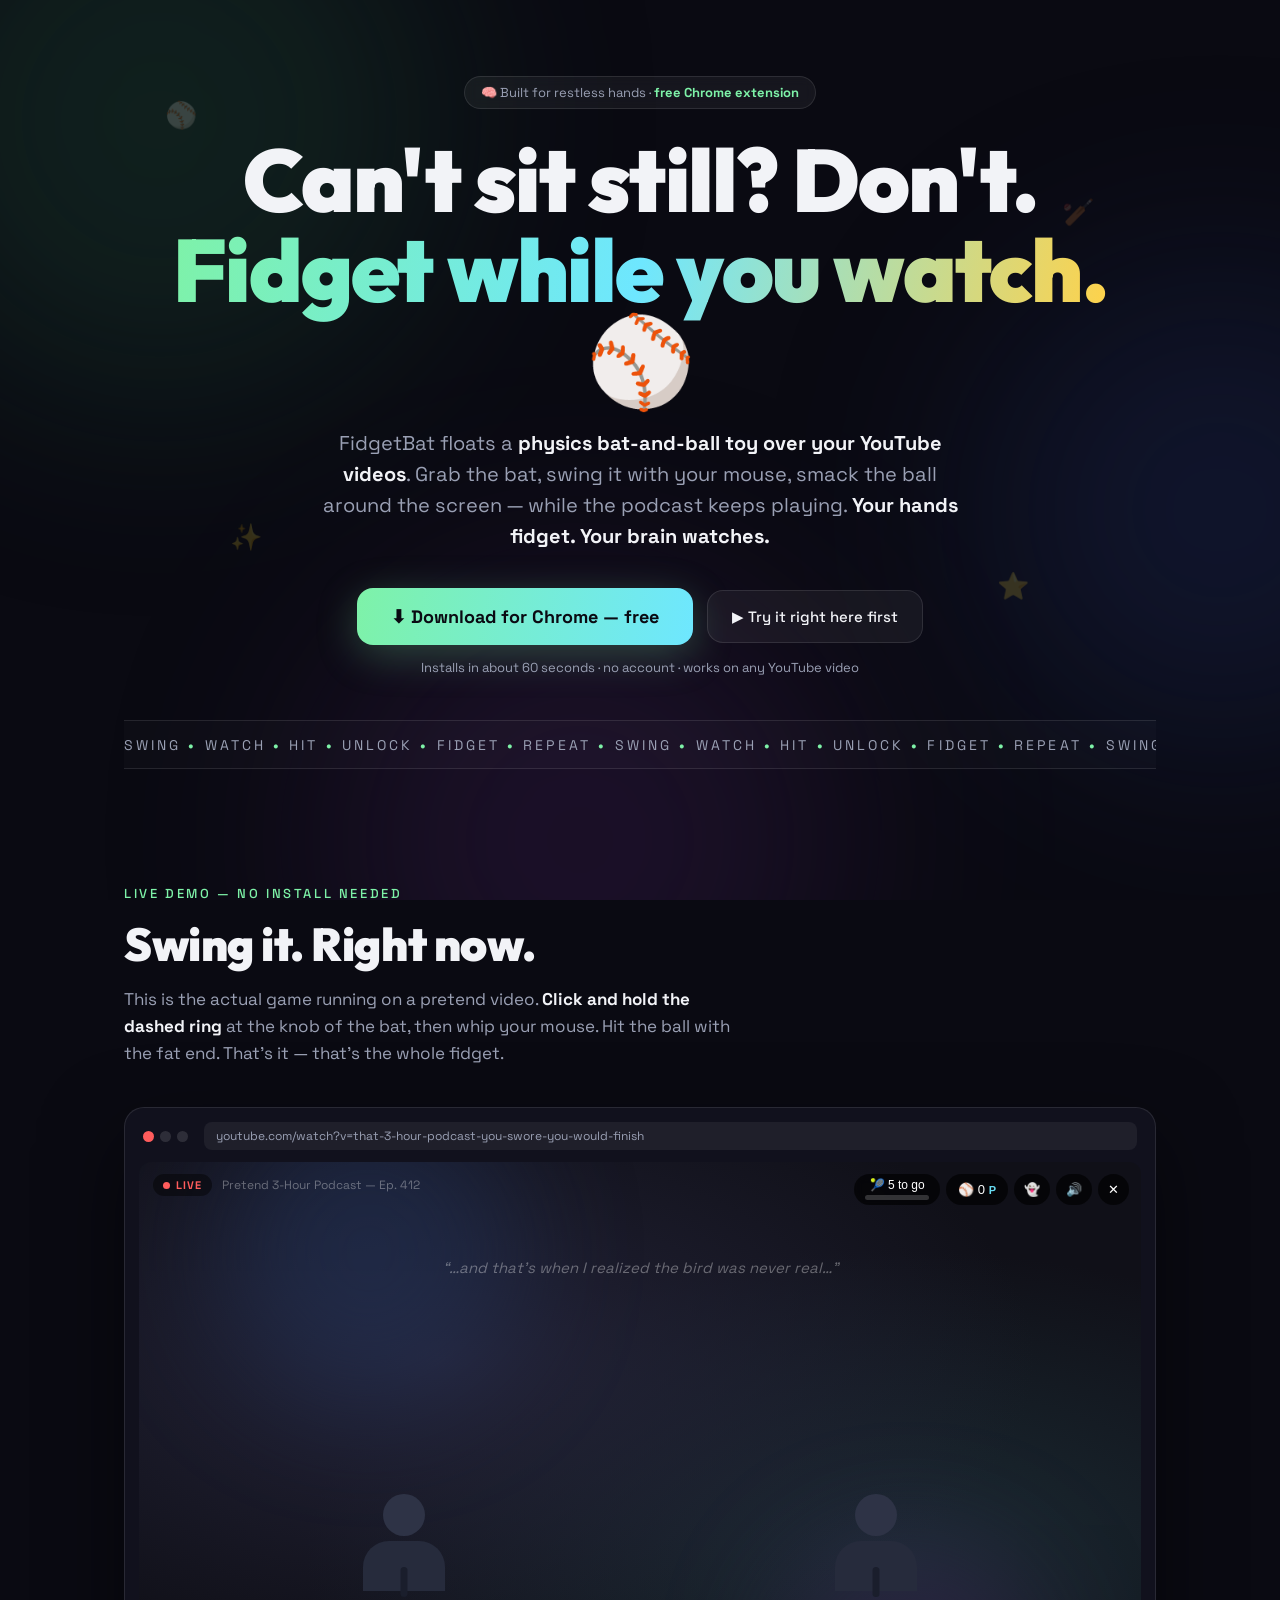
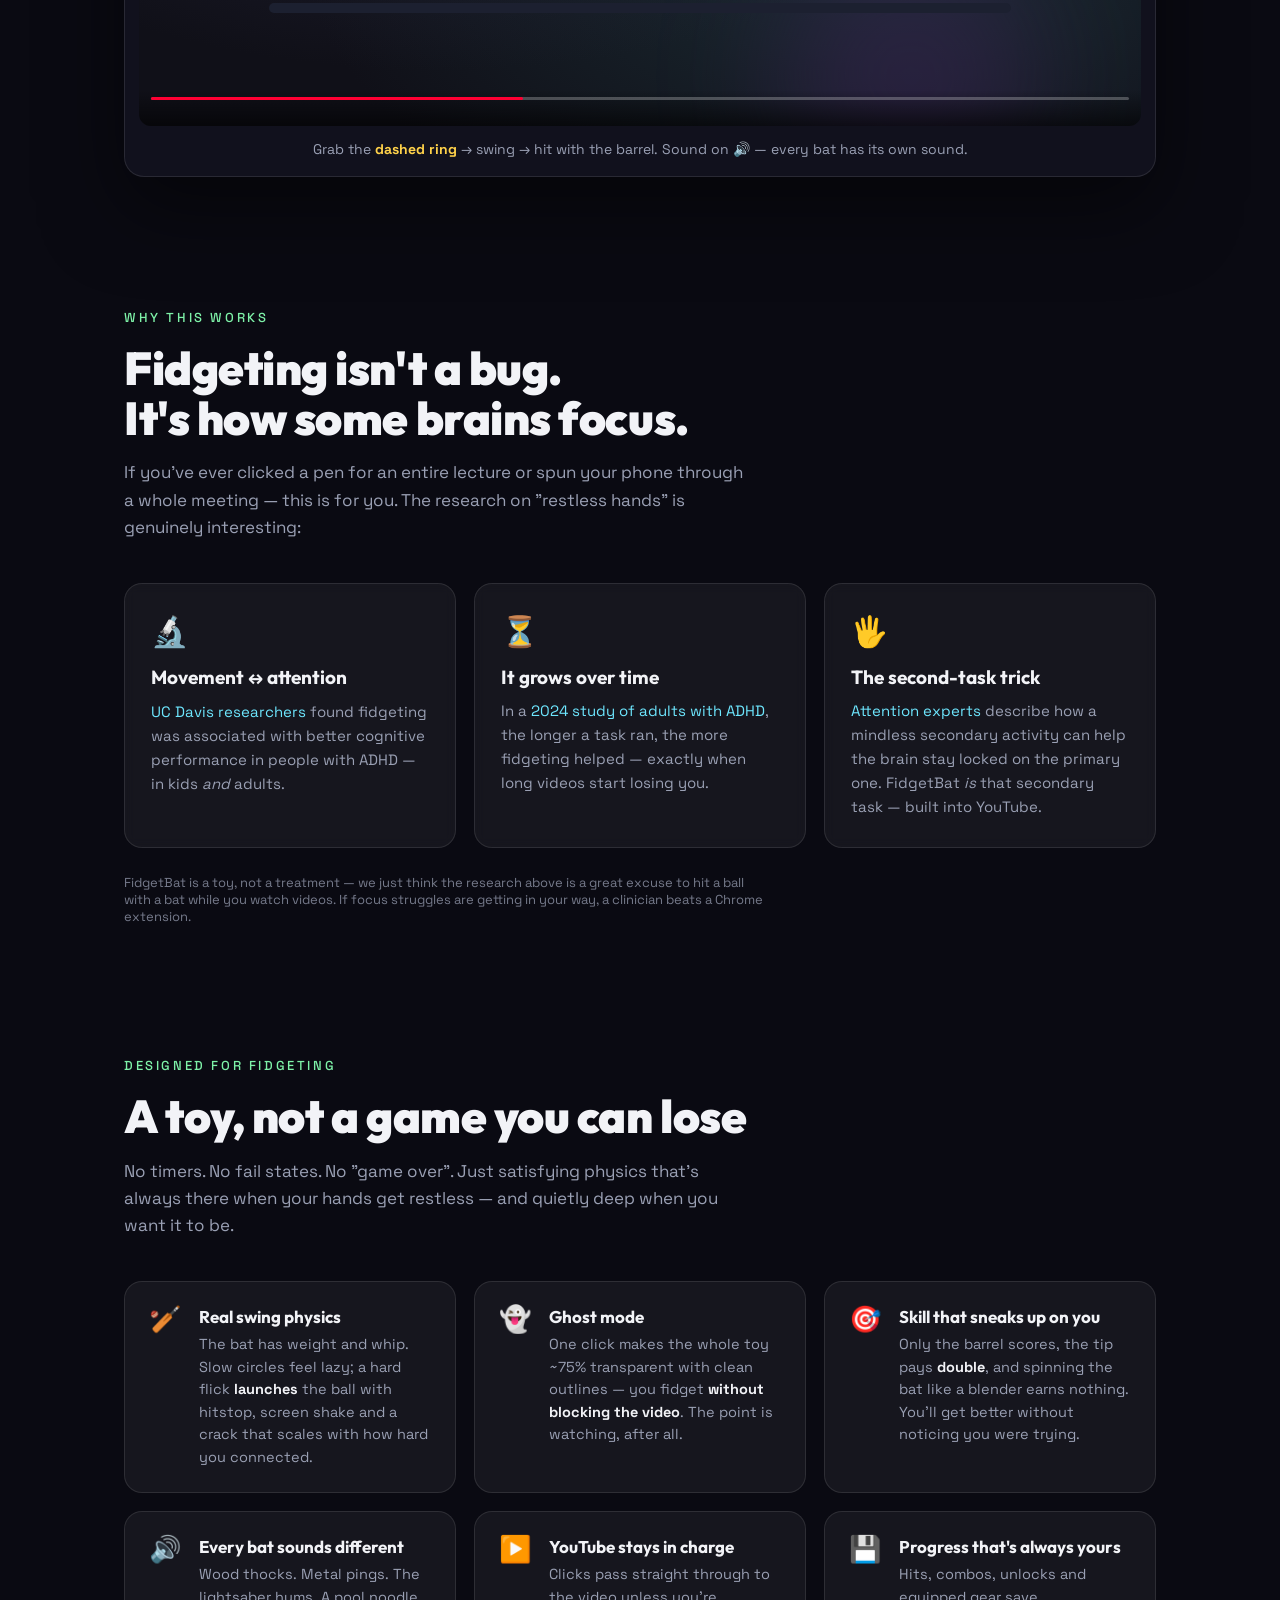
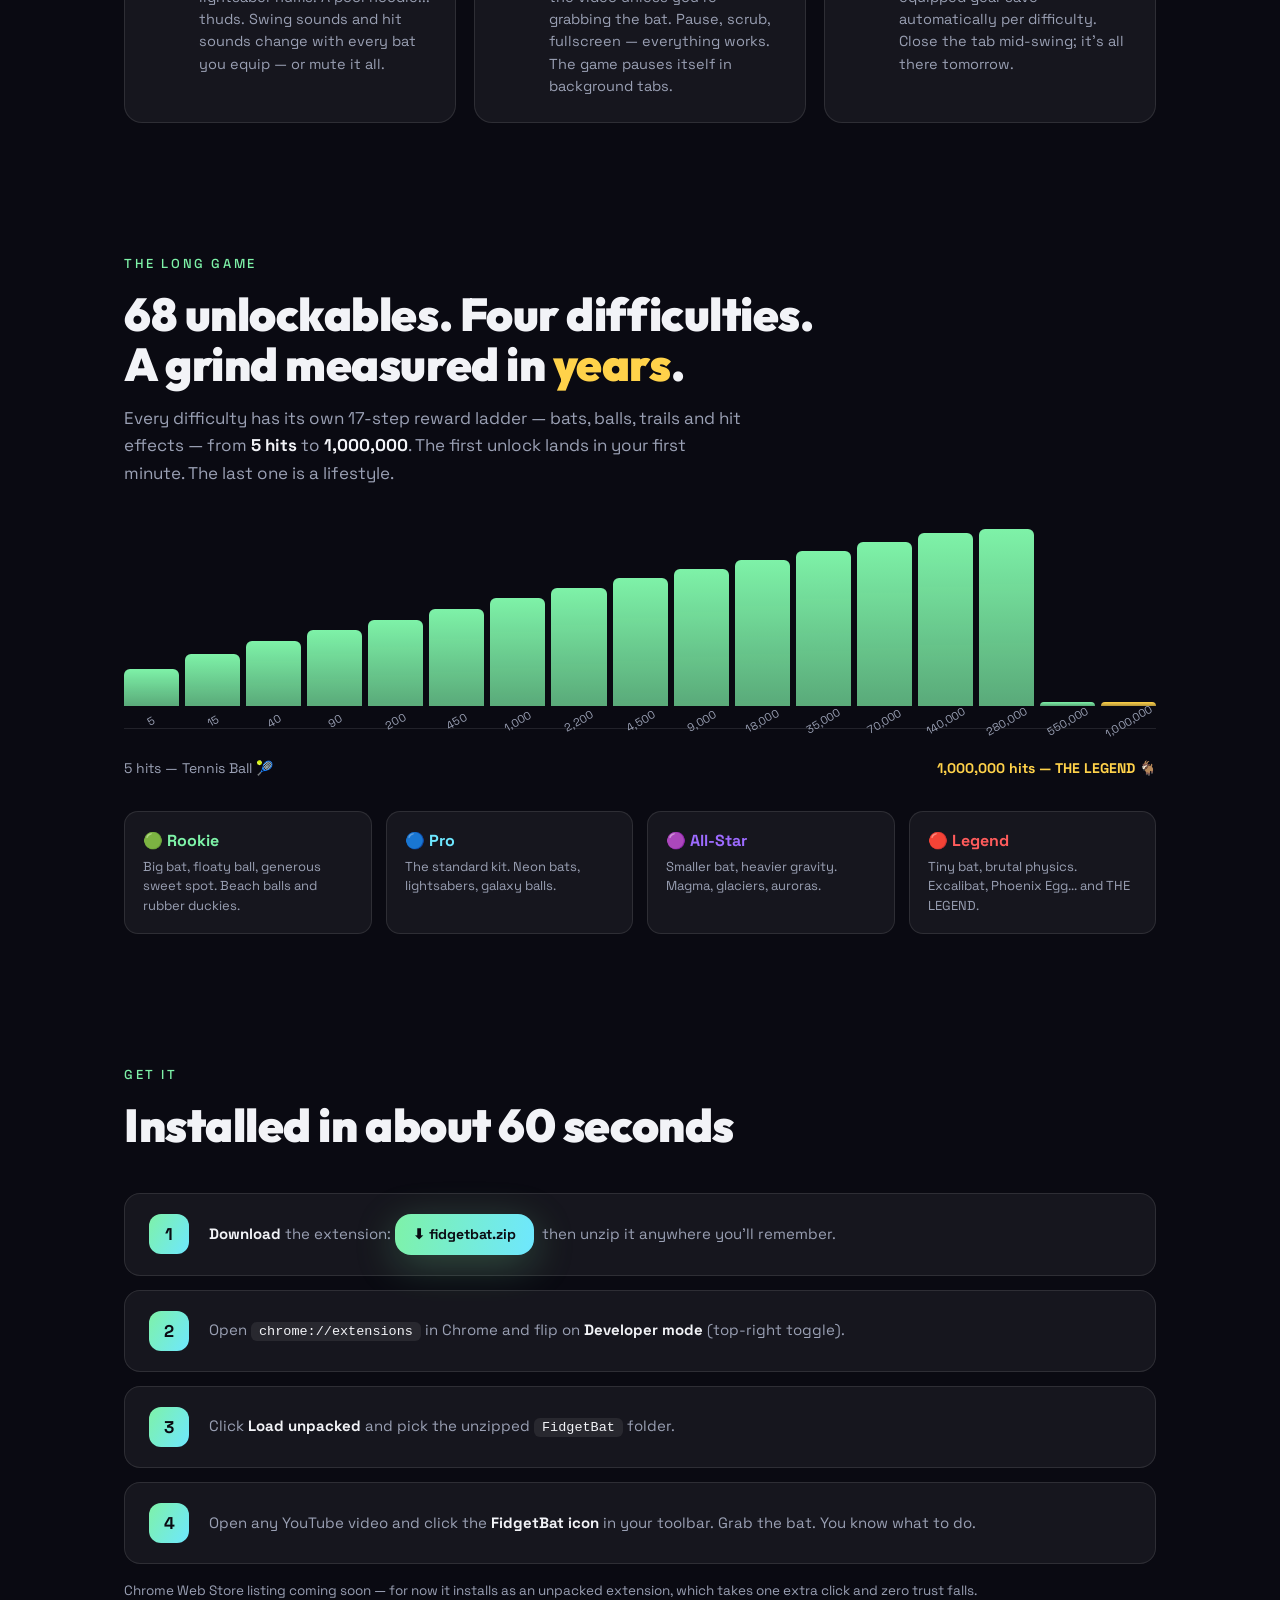
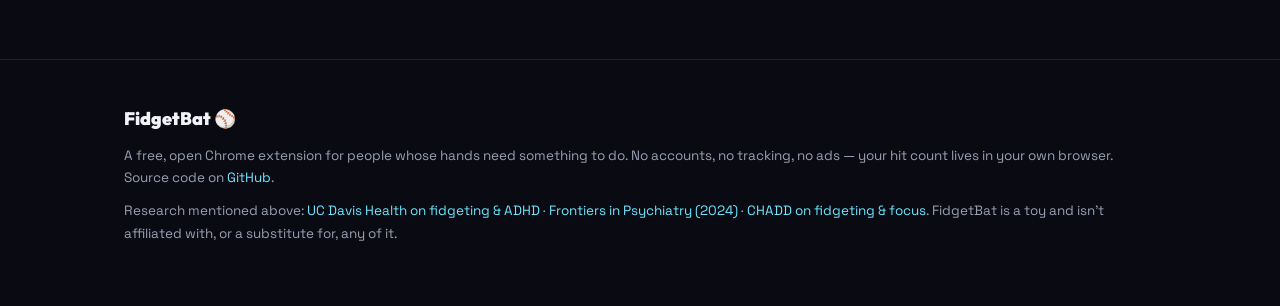
==== commit 880ba32d: "Demo gate pauses instead of removing the game, plays longer; normalize spacing; mobile pass - Demo g" ====
--- a/docs/index.html
+++ b/docs/index.html
@@ -60,7 +60,7 @@
   .wrap { max-width: 1080px; margin: 0 auto; padding: 0 24px; }
 
   /* ---- hero ---- */
-  header.wrap { position: relative; padding: 96px 24px 56px; text-align: center; }
+  header.wrap { position: relative; padding: 76px 24px 44px; text-align: center; }
   .badge {
     display: inline-block; border: 1px solid var(--line); border-radius: 999px;
     padding: 7px 16px; font-size: 13px; color: var(--dim); margin-bottom: 26px;
@@ -106,7 +106,7 @@
   /* ---- marquee ---- */
   .marquee {
     border-top: 1px solid var(--line); border-bottom: 1px solid var(--line);
-    overflow: hidden; white-space: nowrap; padding: 13px 0; margin: 60px 0 0;
+    overflow: hidden; white-space: nowrap; padding: 13px 0; margin: 44px 0 0;
     background: rgba(255,255,255,0.02);
   }
   .marquee-inner { display: inline-block; animation: scroll 22s linear infinite; }
@@ -115,7 +115,7 @@
   @keyframes scroll { from { transform: translateX(0); } to { transform: translateX(-50%); } }
 
   /* ---- sections ---- */
-  section.wrap { padding: 110px 24px 88px; position: relative; }
+  section.wrap { padding: 72px 24px 60px; position: relative; }
   .kicker {
     font-size: 13px; letter-spacing: 0.2em; text-transform: uppercase; color: var(--green);
     margin-bottom: 18px; font-weight: 500;
@@ -137,8 +137,9 @@
   .yt-dot { width: 11px; height: 11px; border-radius: 50%; background: rgba(255,255,255,0.12); }
   .yt-dot.red { background: #ff5c5c; }
   .yt-url {
-    flex: 1; margin-left: 10px; background: rgba(255,255,255,0.06); border-radius: 8px;
+    flex: 1; min-width: 0; margin-left: 10px; background: rgba(255,255,255,0.06); border-radius: 8px;
     font-size: 12px; color: var(--dim); padding: 6px 12px; text-align: left;
+    overflow: hidden; text-overflow: ellipsis; white-space: nowrap;
   }
   #movie_player {
     position: relative; width: 100%; aspect-ratio: 16 / 9; border-radius: 12px; overflow: hidden;
@@ -280,6 +281,34 @@
   footer a { color: var(--cyan); text-decoration: none; }
   footer a:hover { text-decoration: underline; }
   footer .brand { font-family: 'Outfit', sans-serif; font-weight: 900; font-size: 18px; color: var(--ink); margin-bottom: 10px; }
+
+  /* ---- mobile ---- */
+  @media (max-width: 560px) {
+    header.wrap { padding: 52px 18px 36px; }
+    section.wrap { padding: 52px 18px 44px; }
+    .badge { font-size: 12px; padding: 6px 12px; margin-bottom: 20px; }
+    .cta { font-size: 16px; padding: 14px 24px; }
+    .cta-ghost { font-size: 14px; padding: 13px 18px; }
+    .marquee { margin-top: 36px; }
+    .demo-shell { padding: 10px; }
+    .demo-gate .cta { font-size: 14px; padding: 12px 18px; }
+    .dg-inner h3 { font-size: 22px; }
+    .ladder { gap: 3px; height: 150px; }
+    .rung .num { display: none; }
+    .rung:first-child .num, .rung:last-child .num { display: block; font-size: 10px; transform: none; }
+    .ladder-cap { font-size: 12px; gap: 10px; }
+    .step { padding: 16px; gap: 14px; }
+    .feat { padding: 18px; }
+    .card { padding: 22px 18px; }
+    /* The demo HUD gets tight on small screens — compact it and
+       clear the fake-video chrome out of its way. */
+    .fv-title { display: none; }
+    .fv-caption { top: 32%; }
+    .fb-hud { gap: 4px; top: 8px; right: 8px; }
+    .fb-next { padding: 4px 8px; font-size: 11px; }
+    .fb-next-track { width: 44px; }
+    .fb-pill, .fb-close { font-size: 12px; padding: 6px 9px; }
+  }
 
   @media (prefers-reduced-motion: reduce) {
     .blob, .doodad, .wiggle, .marquee-inner, .yt-progress i,
@@ -452,8 +481,9 @@
   // Auto-start the demo once the player exists.
   setTimeout(() => { if (window.__fidgetBatToggle) window.__fidgetBatToggle(); }, 300);
 
-  // Demo gate: after enough hits this visit, pitch the extension.
-  const DEMO_HIT_LIMIT = 25;
+  // Demo gate: after a good long play this visit, pause (don't remove!) the
+  // toy and pitch the extension — the frozen game stays visible behind it.
+  const DEMO_HIT_LIMIT = 75;
   let demoStartHits = null;
   const gateEl = document.getElementById('demo-gate');
   const gateTimer = setInterval(() => {
@@ -463,7 +493,7 @@
     if (demoStartHits === null) demoStartHits = total;
     if (total - demoStartHits >= DEMO_HIT_LIMIT) {
       clearInterval(gateTimer);
-      window.__fidgetBatToggle(); // stop the game (progress is already saved)
+      window.__fidgetBatPause(true); // freeze in place, keep it on screen
       gateEl.classList.add('show');
     }
   }, 400);
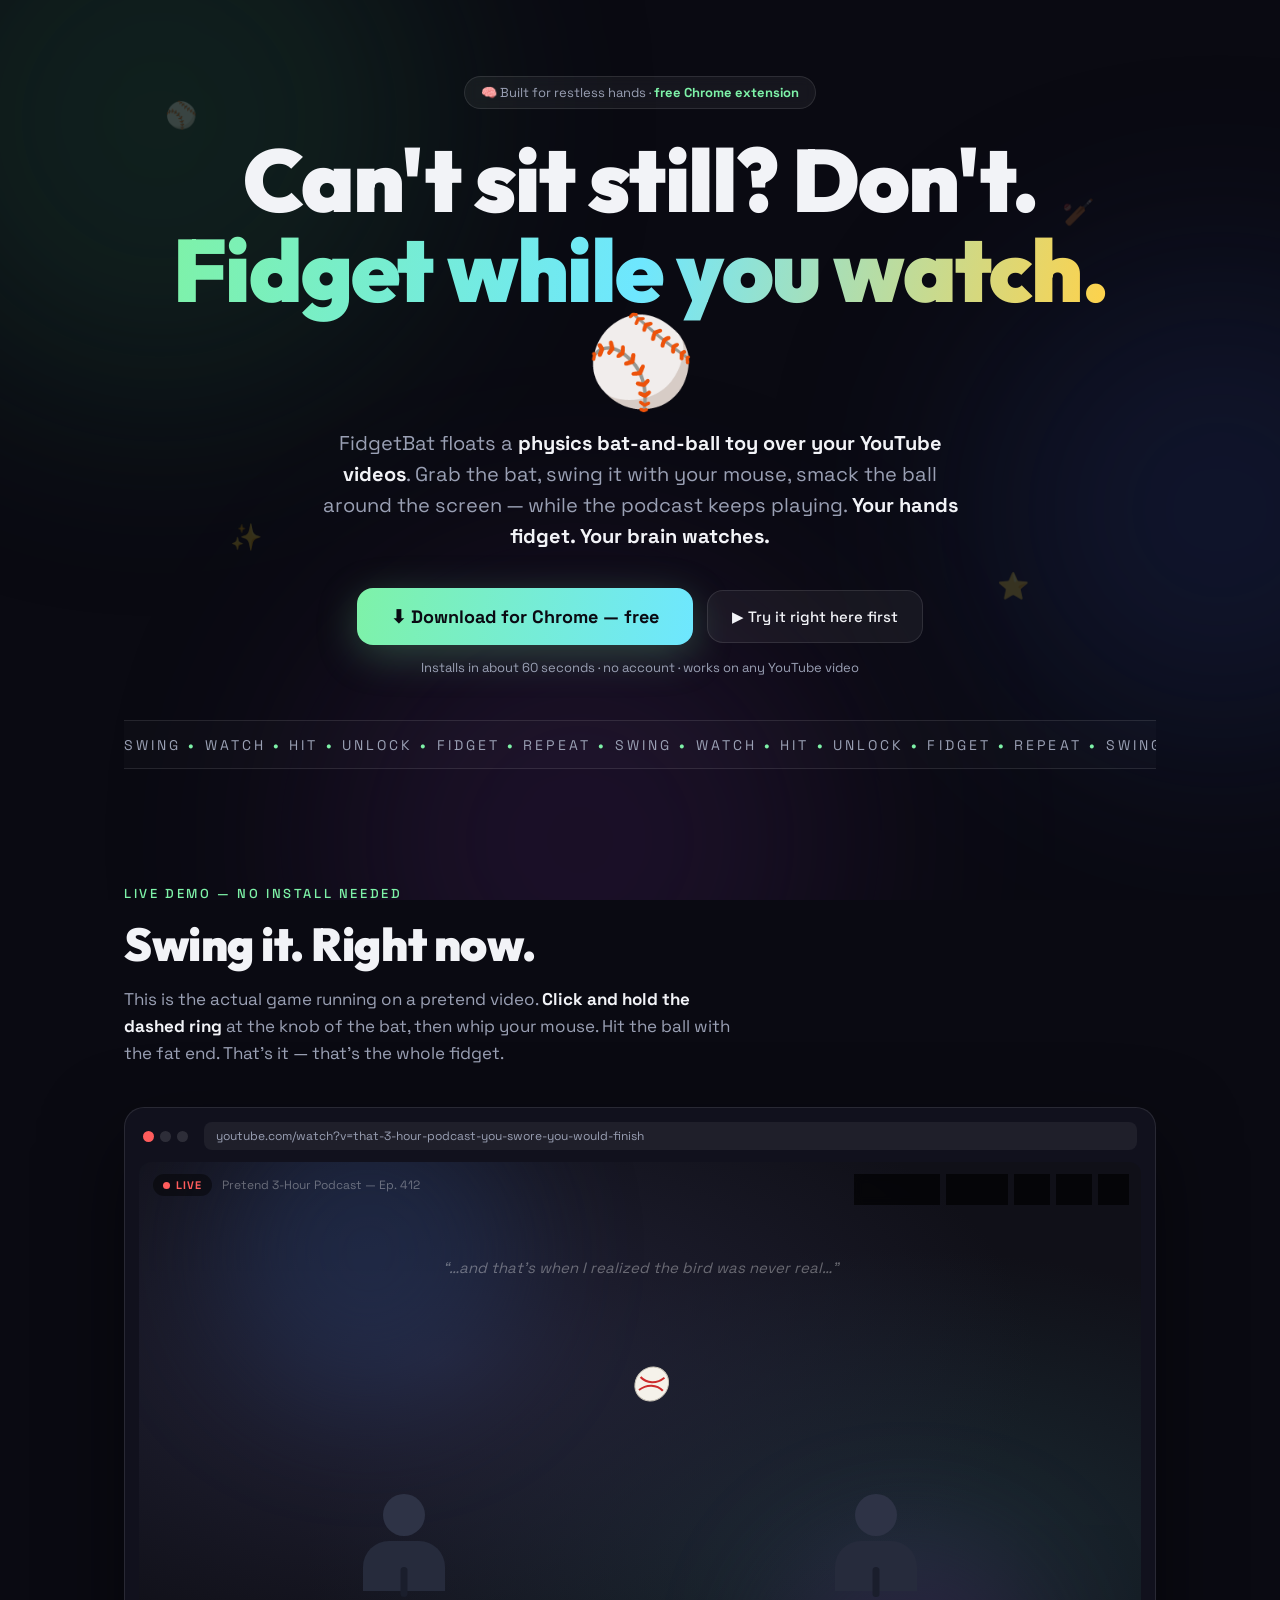
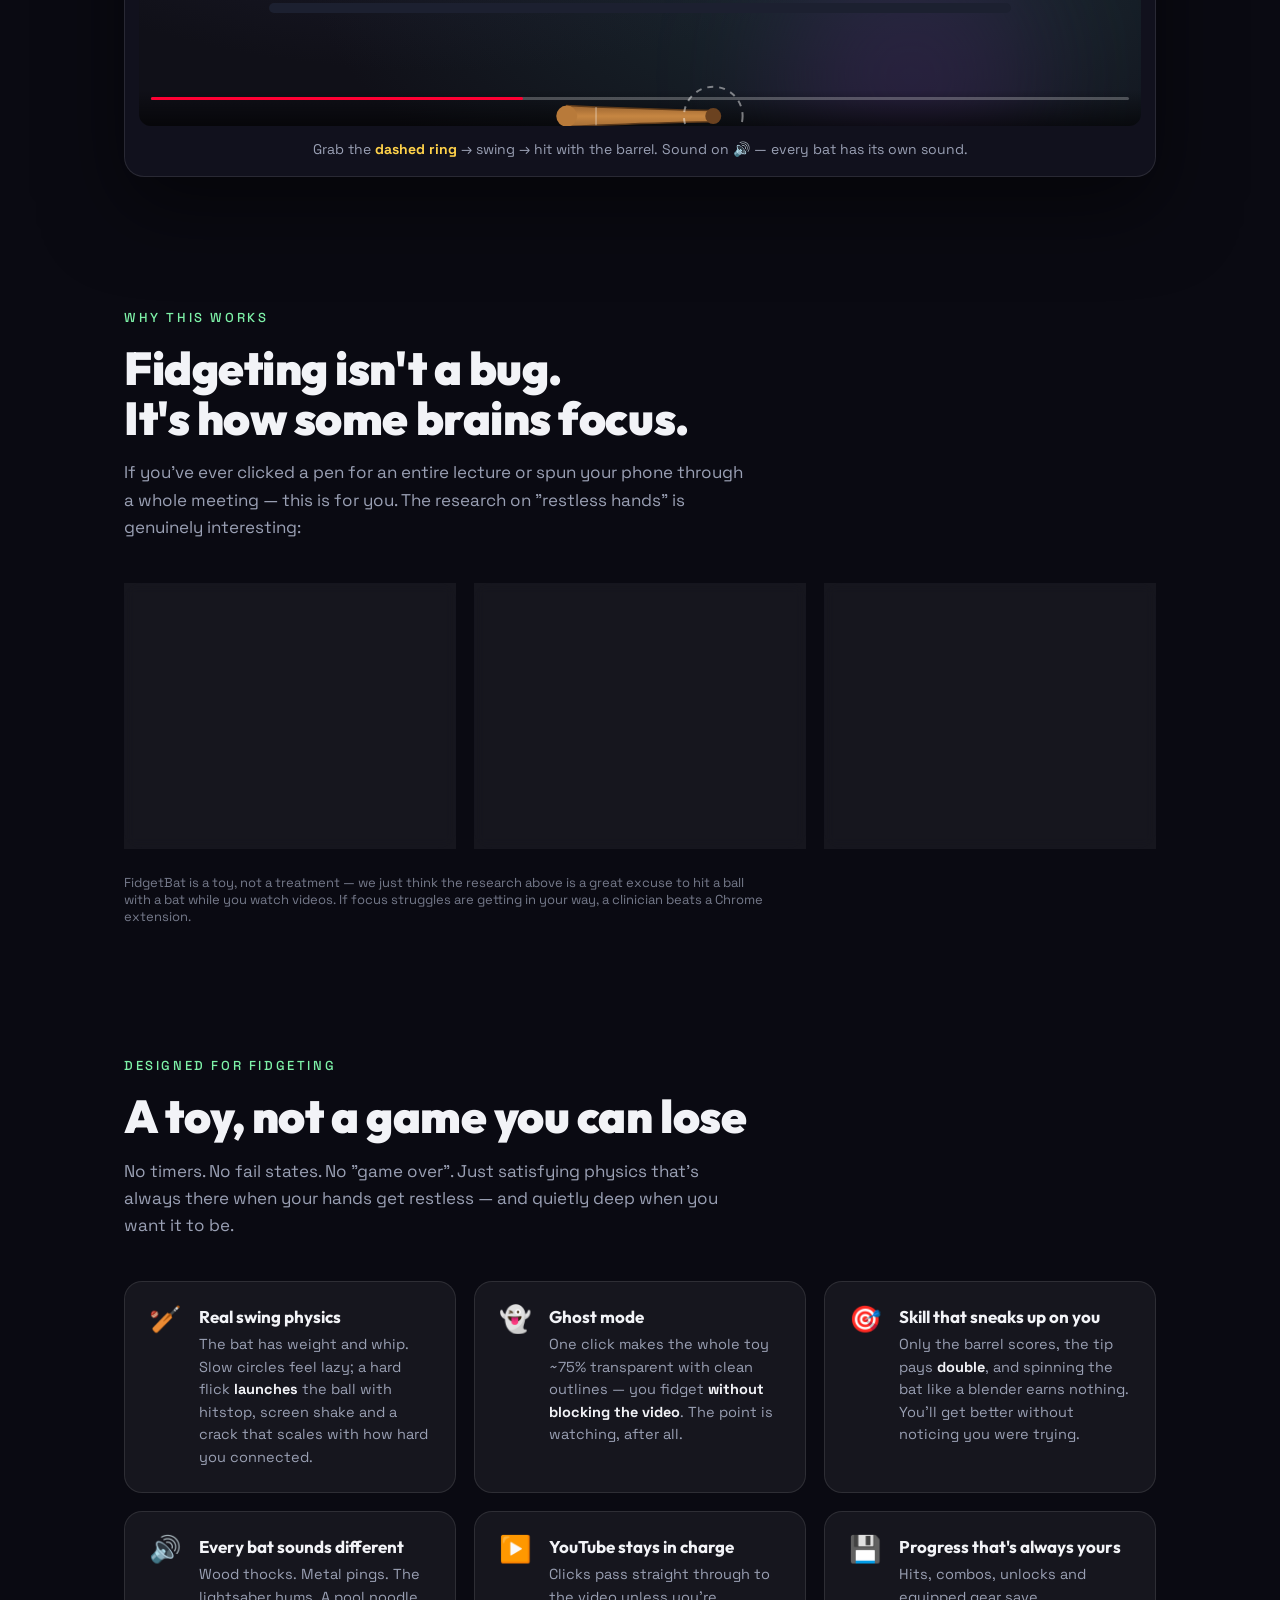
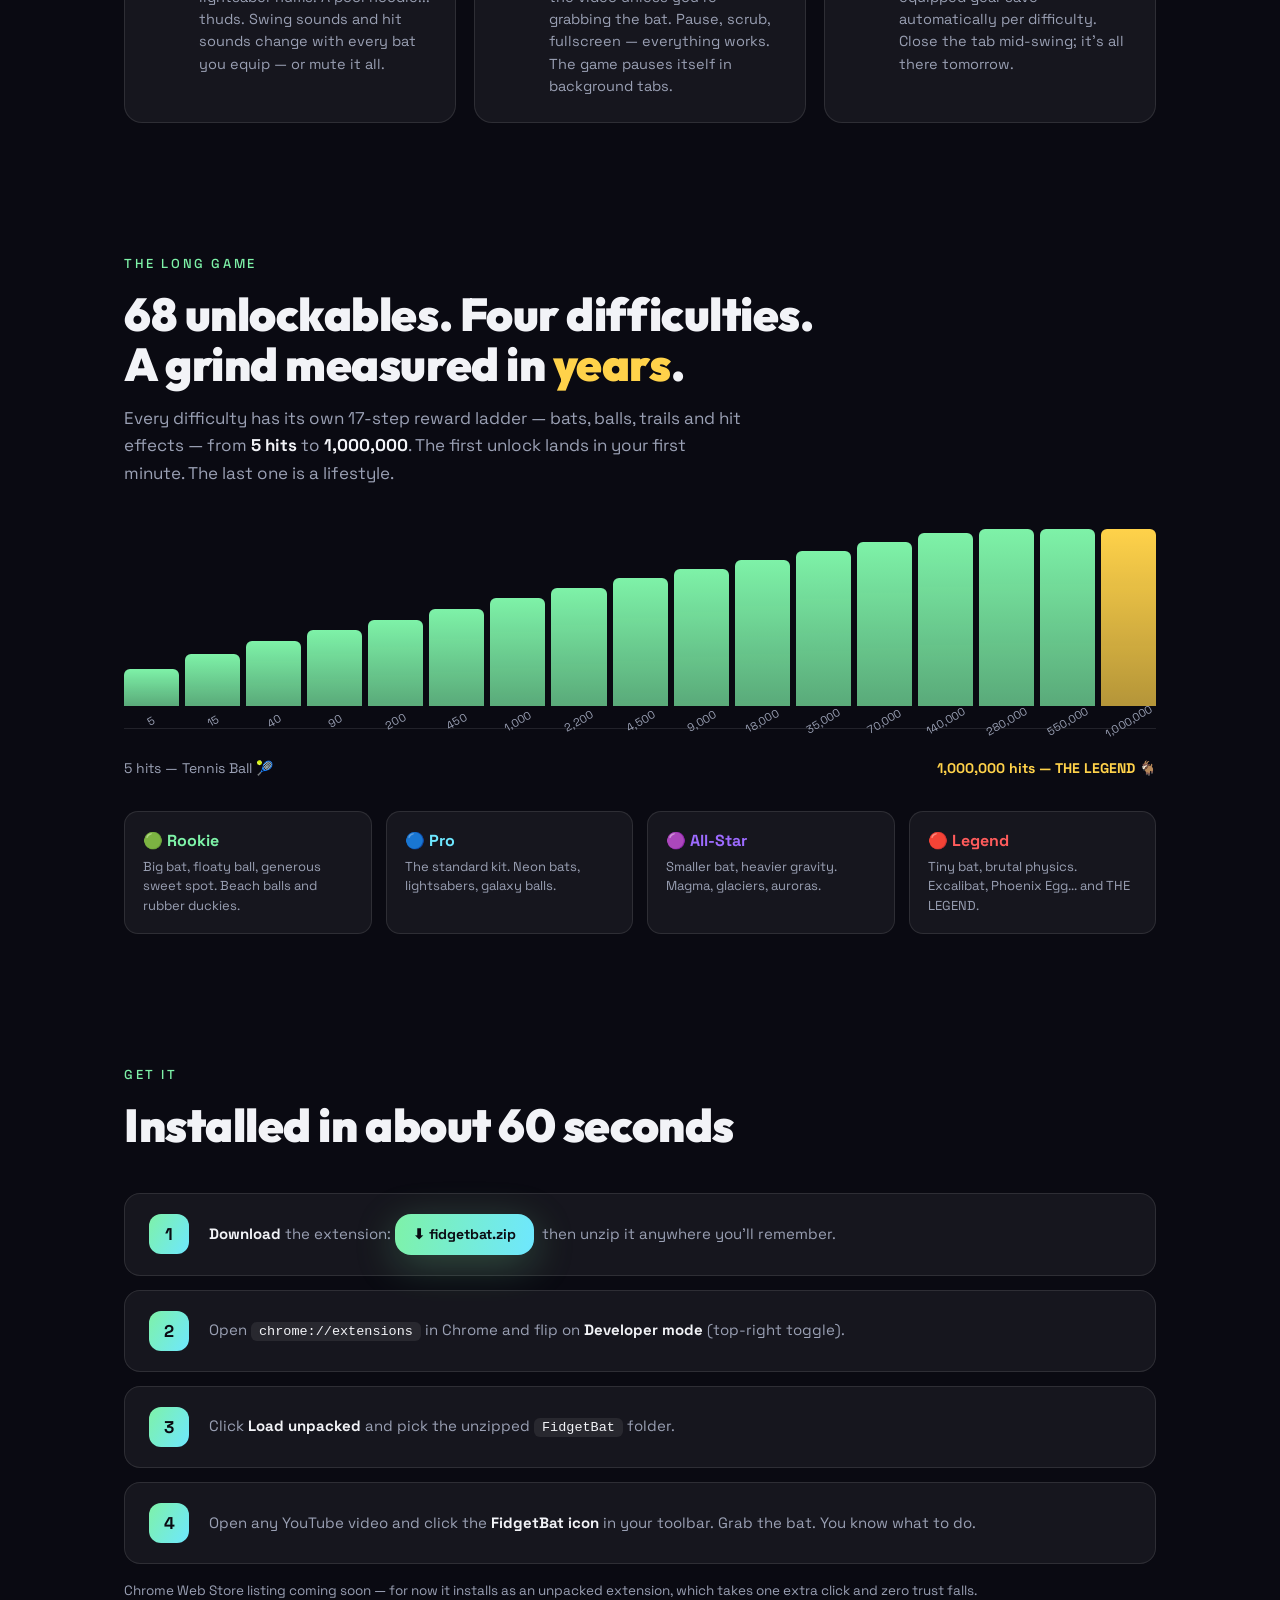
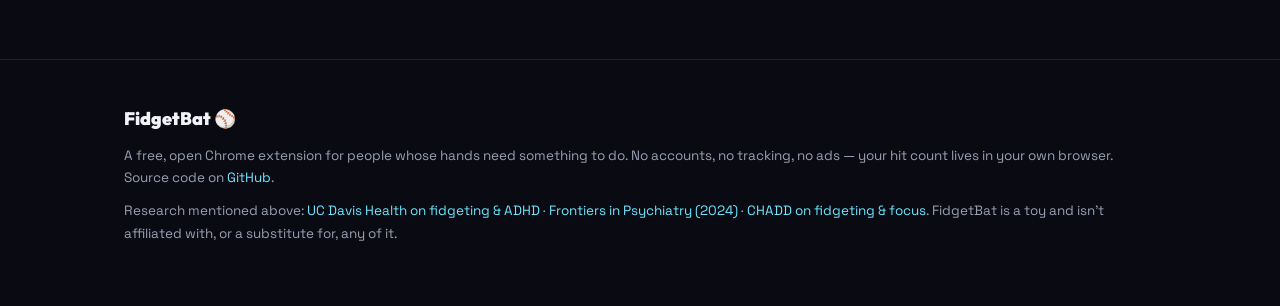
==== commit eae00af0: "Per-ball physics personalities; hero cursor glow + doodad parallax - Every ball skin now has its own" ====
--- a/docs/index.html
+++ b/docs/index.html
@@ -60,7 +60,15 @@
   .wrap { max-width: 1080px; margin: 0 auto; padding: 0 24px; }
 
   /* ---- hero ---- */
-  header.wrap { position: relative; padding: 76px 24px 44px; text-align: center; }
+  header.wrap { position: relative; padding: 76px 24px 44px; text-align: center; overflow: hidden; }
+  .hero-glow {
+    position: absolute; width: 380px; height: 380px; border-radius: 50%;
+    left: 50%; top: 40%; pointer-events: none; z-index: -1;
+    background: radial-gradient(circle, rgba(126, 242, 168, 0.16), rgba(110, 231, 255, 0.08) 45%, transparent 70%);
+    transform: translate(-50%, -50%); filter: blur(8px);
+    opacity: 0; transition: opacity 0.4s ease;
+  }
+  header.wrap:hover .hero-glow { opacity: 1; }
   .badge {
     display: inline-block; border: 1px solid var(--line); border-radius: 999px;
     padding: 7px 16px; font-size: 13px; color: var(--dim); margin-bottom: 26px;
@@ -326,6 +334,7 @@
 </div>
 
 <header class="wrap">
+  <div class="hero-glow" id="hero-glow"></div>
   <span class="doodad" style="top:12%; left:6%;">⚾</span>
   <span class="doodad" style="top:24%; right:8%; animation-delay:-2s;">🏏</span>
   <span class="doodad" style="top:64%; left:12%; animation-delay:-4s;">✨</span>
@@ -498,6 +507,40 @@
     }
   }, 400);
 
+  // Hero: cursor-following glow + doodad parallax (skipped for reduced-motion).
+  if (!matchMedia('(prefers-reduced-motion: reduce)').matches) {
+    const headerEl = document.querySelector('header.wrap');
+    const glowEl = document.getElementById('hero-glow');
+    const doodads = [...headerEl.querySelectorAll('.doodad')];
+    let tx = 0, ty = 0, gx = 0, gy = 0, animating = false;
+    headerEl.addEventListener('mousemove', (e) => {
+      const r = headerEl.getBoundingClientRect();
+      tx = e.clientX - r.left;
+      ty = e.clientY - r.top;
+      if (!animating) { animating = true; requestAnimationFrame(heroTick); }
+    });
+    function heroTick() {
+      gx += (tx - gx) * 0.1;
+      gy += (ty - gy) * 0.1;
+      glowEl.style.left = gx + 'px';
+      glowEl.style.top = gy + 'px';
+      const r = headerEl.getBoundingClientRect();
+      const px = gx / r.width - 0.5, py = gy / r.height - 0.5;
+      doodads.forEach((d, i) => {
+        // Each doodad drifts opposite the cursor at its own depth — margins,
+        // not transforms, so the floaty animation keeps running underneath.
+        const depth = 18 + (i % 4) * 12;
+        d.style.marginLeft = (-px * depth) + 'px';
+        d.style.marginTop = (-py * depth) + 'px';
+      });
+      if (Math.abs(tx - gx) > 0.4 || Math.abs(ty - gy) > 0.4) {
+        requestAnimationFrame(heroTick);
+      } else {
+        animating = false;
+      }
+    }
+  }
+
   // Fake-podcast waveform: bars with randomized rhythm so it reads as "audio playing".
   const waveEl = document.querySelector('.fv-wave');
   for (let i = 0; i < 26; i++) {
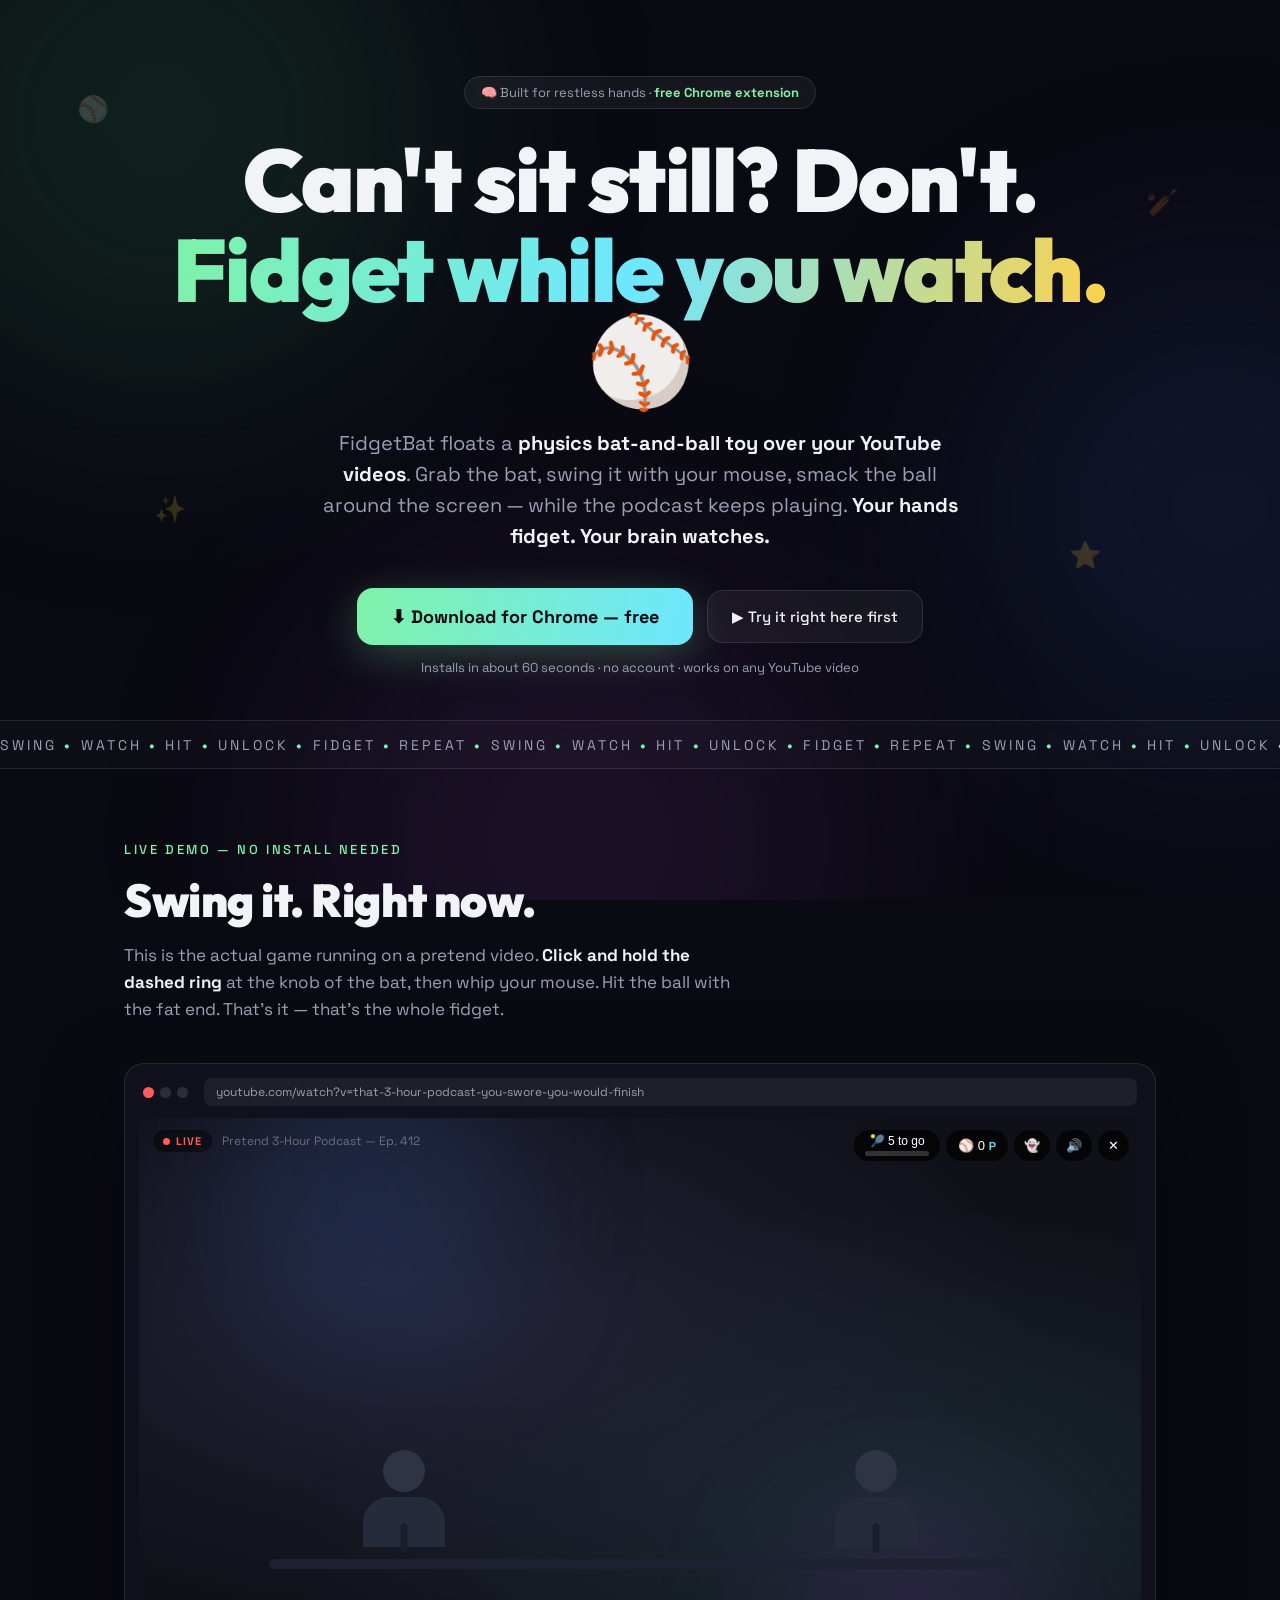
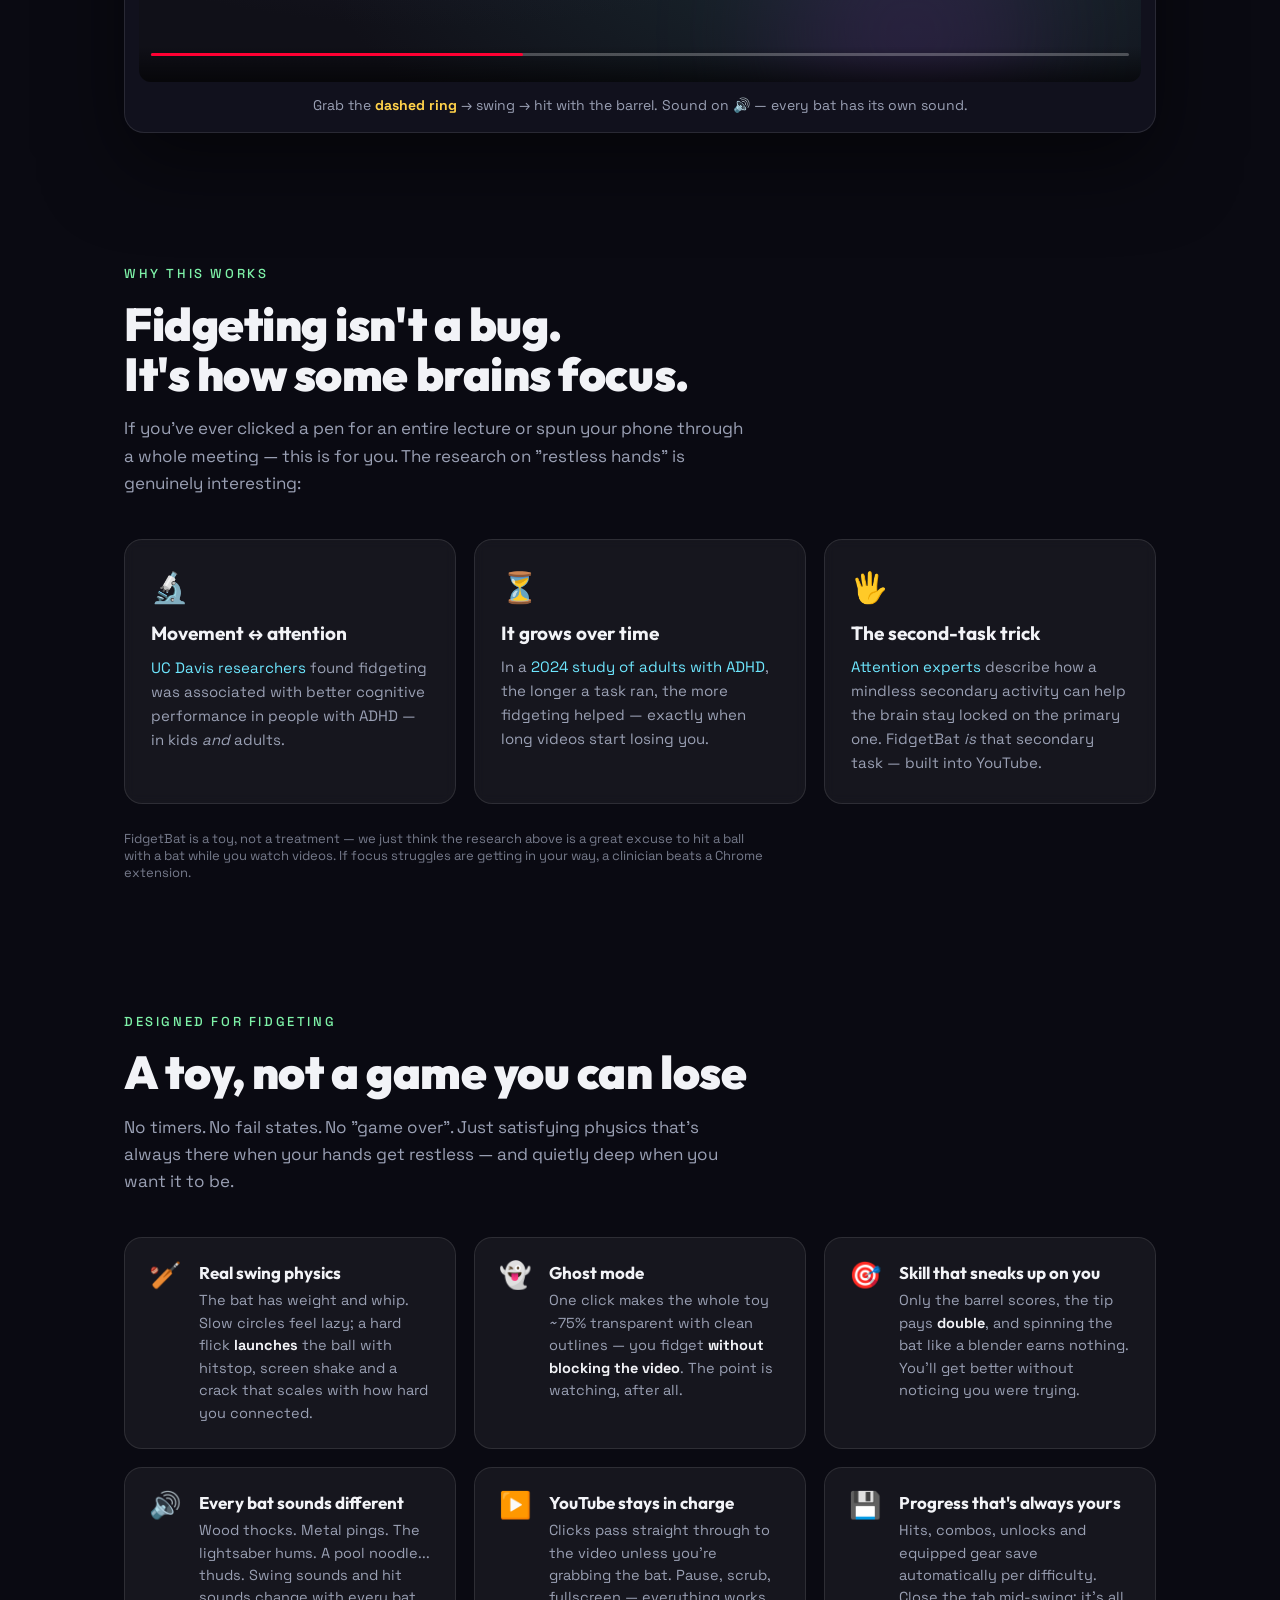
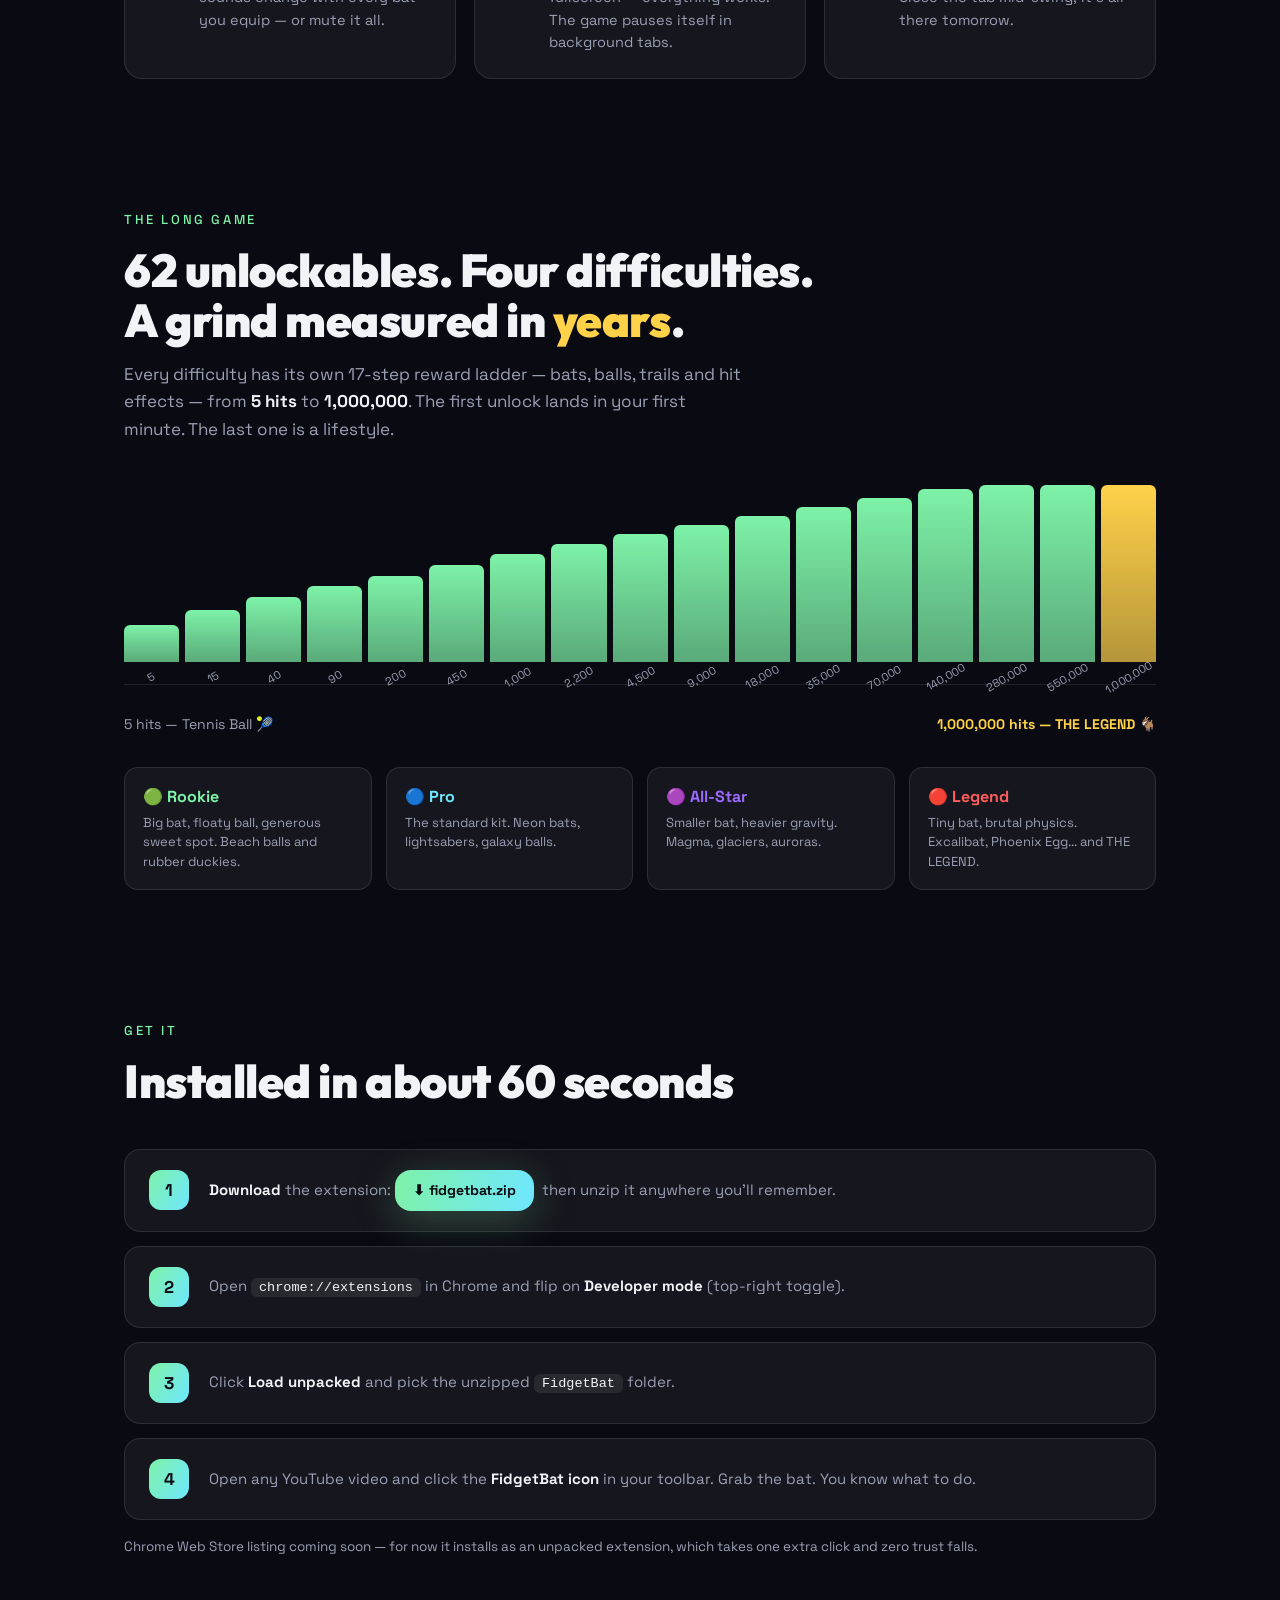
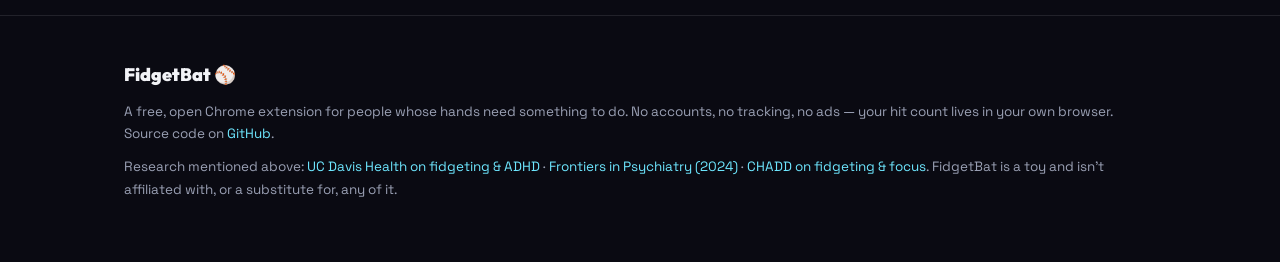
==== commit 14ef590e: "Hero: full-bleed interactive zone; cursor glow replaced with a mini physics bat The hero strip now s" ====
--- a/docs/index.html
+++ b/docs/index.html
@@ -60,15 +60,16 @@
   .wrap { max-width: 1080px; margin: 0 auto; padding: 0 24px; }
 
   /* ---- hero ---- */
-  header.wrap { position: relative; padding: 76px 24px 44px; text-align: center; overflow: hidden; }
-  .hero-glow {
-    position: absolute; width: 380px; height: 380px; border-radius: 50%;
-    left: 50%; top: 40%; pointer-events: none; z-index: -1;
-    background: radial-gradient(circle, rgba(126, 242, 168, 0.16), rgba(110, 231, 255, 0.08) 45%, transparent 70%);
-    transform: translate(-50%, -50%); filter: blur(8px);
-    opacity: 0; transition: opacity 0.4s ease;
-  }
-  header.wrap:hover .hero-glow { opacity: 1; }
+  /* Full-bleed hero — the whole strip is the interactive zone. */
+  #hero { position: relative; padding: 76px 0 0; text-align: center; overflow: hidden; }
+  #hero .hero-inner { max-width: 1080px; margin: 0 auto; padding: 0 24px; }
+  /* A mini game-bat dangles from the cursor — the app, demoed by the mouse. */
+  .cursor-bat {
+    position: absolute; left: 0; top: 0; width: 80px; height: 16px;
+    pointer-events: none; z-index: 2; transform-origin: 7px 8px;
+    opacity: 0; transition: opacity 0.25s ease;
+    filter: drop-shadow(0 3px 6px rgba(0, 0, 0, 0.45));
+  }
   .badge {
     display: inline-block; border: 1px solid var(--line); border-radius: 999px;
     padding: 7px 16px; font-size: 13px; color: var(--dim); margin-bottom: 26px;
@@ -292,7 +293,9 @@
 
   /* ---- mobile ---- */
   @media (max-width: 560px) {
-    header.wrap { padding: 52px 18px 36px; }
+    #hero { padding: 52px 0 0; }
+    #hero .hero-inner { padding: 0 18px; }
+    .cursor-bat { display: none; }
     section.wrap { padding: 52px 18px 44px; }
     .badge { font-size: 12px; padding: 6px 12px; margin-bottom: 20px; }
     .cta { font-size: 16px; padding: 14px 24px; }
@@ -333,13 +336,13 @@
   <div class="blob b3"></div>
 </div>
 
-<header class="wrap">
-  <div class="hero-glow" id="hero-glow"></div>
+<header id="hero">
   <span class="doodad" style="top:12%; left:6%;">⚾</span>
   <span class="doodad" style="top:24%; right:8%; animation-delay:-2s;">🏏</span>
   <span class="doodad" style="top:64%; left:12%; animation-delay:-4s;">✨</span>
   <span class="doodad" style="top:70%; right:14%; animation-delay:-5.5s;">⭐</span>
 
+  <div class="hero-inner">
   <div class="badge">🧠 Built for restless hands · <b>free Chrome extension</b></div>
   <h1>Can't sit still? Don't.<br /><span class="zap">Fidget while you watch.</span> <span class="wiggle">⚾</span></h1>
   <p class="sub">
@@ -352,6 +355,7 @@
     <a class="cta-ghost" href="#demo">▶ Try it right here first</a>
   </div>
   <p class="cta-note" style="margin-top:14px;">Installs in about 60 seconds · no account · works on any YouTube video</p>
+  </div>
 
   <div class="marquee" aria-hidden="true">
     <div class="marquee-inner">
@@ -507,33 +511,73 @@
     }
   }, 400);
 
-  // Hero: cursor-following glow + doodad parallax (skipped for reduced-motion).
+  // Hero: a mini game-bat dangles from the cursor (same physics idea as the
+  // real toy — pinned handle, swinging barrel) + doodad parallax.
+  // Skipped entirely for reduced-motion users.
   if (!matchMedia('(prefers-reduced-motion: reduce)').matches) {
-    const headerEl = document.querySelector('header.wrap');
-    const glowEl = document.getElementById('hero-glow');
-    const doodads = [...headerEl.querySelectorAll('.doodad')];
-    let tx = 0, ty = 0, gx = 0, gy = 0, animating = false;
-    headerEl.addEventListener('mousemove', (e) => {
-      const r = headerEl.getBoundingClientRect();
-      tx = e.clientX - r.left;
-      ty = e.clientY - r.top;
+    const heroEl = document.getElementById('hero');
+    const doodads = [...heroEl.querySelectorAll('.doodad')];
+    const batEl = document.createElement('div');
+    batEl.className = 'cursor-bat';
+    batEl.innerHTML = `<svg viewBox="0 0 80 16" width="80" height="16" xmlns="http://www.w3.org/2000/svg">
+      <defs><linearGradient id="cbg" x1="0" y1="0" x2="1" y2="0">
+        <stop offset="0" stop-color="#7a4a22"/><stop offset="0.55" stop-color="#a8743a"/><stop offset="1" stop-color="#c68642"/>
+      </linearGradient></defs>
+      <path d="M6 8 Q 34 5.5 76 2 Q 79 8 76 14 Q 34 10.5 6 8 Z" fill="url(#cbg)"/>
+      <circle cx="7" cy="8" r="4" fill="#6b4220"/>
+    </svg>`;
+    heroEl.appendChild(batEl);
+
+    const BAT_LEN = 66;
+    let mx = 0, my = 0, hx = 0, hy = 0;
+    const tip = { x: 0, y: 0, px: 0, py: 0 };
+    let shown = false, animating = false;
+
+    heroEl.addEventListener('mousemove', (e) => {
+      const r = heroEl.getBoundingClientRect();
+      mx = e.clientX - r.left;
+      my = e.clientY - r.top;
+      if (!shown) {
+        shown = true;
+        hx = mx; hy = my;
+        tip.x = mx + BAT_LEN; tip.y = my;
+        tip.px = tip.x; tip.py = tip.y;
+        batEl.style.opacity = 1;
+      }
       if (!animating) { animating = true; requestAnimationFrame(heroTick); }
     });
+    heroEl.addEventListener('mouseleave', () => {
+      shown = false;
+      batEl.style.opacity = 0;
+    });
+
     function heroTick() {
-      gx += (tx - gx) * 0.1;
-      gy += (ty - gy) * 0.1;
-      glowEl.style.left = gx + 'px';
-      glowEl.style.top = gy + 'px';
-      const r = headerEl.getBoundingClientRect();
-      const px = gx / r.width - 0.5, py = gy / r.height - 0.5;
-      doodads.forEach((d, i) => {
-        // Each doodad drifts opposite the cursor at its own depth — margins,
-        // not transforms, so the floaty animation keeps running underneath.
+      // Handle eases to the cursor; tip is a verlet point with gravity,
+      // constrained to bat length — so the barrel swings and dangles.
+      hx += (mx - hx) * 0.3;
+      hy += (my - hy) * 0.3;
+      const vx = (tip.x - tip.px) * 0.985;
+      const vy = (tip.y - tip.py) * 0.985;
+      tip.px = tip.x; tip.py = tip.y;
+      tip.x += vx;
+      tip.y += vy + 0.5; // gravity — the bat hangs when you stop
+      const dx = tip.x - hx, dy = tip.y - hy;
+      const d = Math.hypot(dx, dy) || 1;
+      tip.x = hx + (dx / d) * BAT_LEN;
+      tip.y = hy + (dy / d) * BAT_LEN;
+      const ang = Math.atan2(tip.y - hy, tip.x - hx);
+      batEl.style.transform = `translate(${hx - 7}px, ${hy - 8}px) rotate(${ang}rad)`;
+
+      const r = heroEl.getBoundingClientRect();
+      const px = hx / r.width - 0.5, py = hy / r.height - 0.5;
+      doodads.forEach((dd, i) => {
+        // Margins, not transforms, so the floaty animation keeps running.
         const depth = 18 + (i % 4) * 12;
-        d.style.marginLeft = (-px * depth) + 'px';
-        d.style.marginTop = (-py * depth) + 'px';
+        dd.style.marginLeft = (-px * depth) + 'px';
+        dd.style.marginTop = (-py * depth) + 'px';
       });
-      if (Math.abs(tx - gx) > 0.4 || Math.abs(ty - gy) > 0.4) {
+
+      if (shown) {
         requestAnimationFrame(heroTick);
       } else {
         animating = false;
--- a/docs/assets/overlay.css
+++ b/docs/assets/overlay.css
@@ -177,11 +177,23 @@
 }
 
 .fb-panel-section {
-  color: rgba(255, 255, 255, 0.55);
+  color: rgba(255, 255, 255, 0.7);
   font-size: 11px;
   text-transform: uppercase;
   letter-spacing: 0.08em;
-  margin-top: 6px;
+  margin-top: 14px;
+  padding-top: 10px;
+  border-top: 1px solid rgba(255, 255, 255, 0.1);
+}
+
+.fb-item-origin {
+  float: right;
+  font-size: 10px;
+  color: rgba(255, 255, 255, 0.45);
+  border: 1px solid rgba(255, 255, 255, 0.15);
+  border-radius: 999px;
+  padding: 1px 7px;
+  margin-left: 8px;
 }
 
 .fb-item {
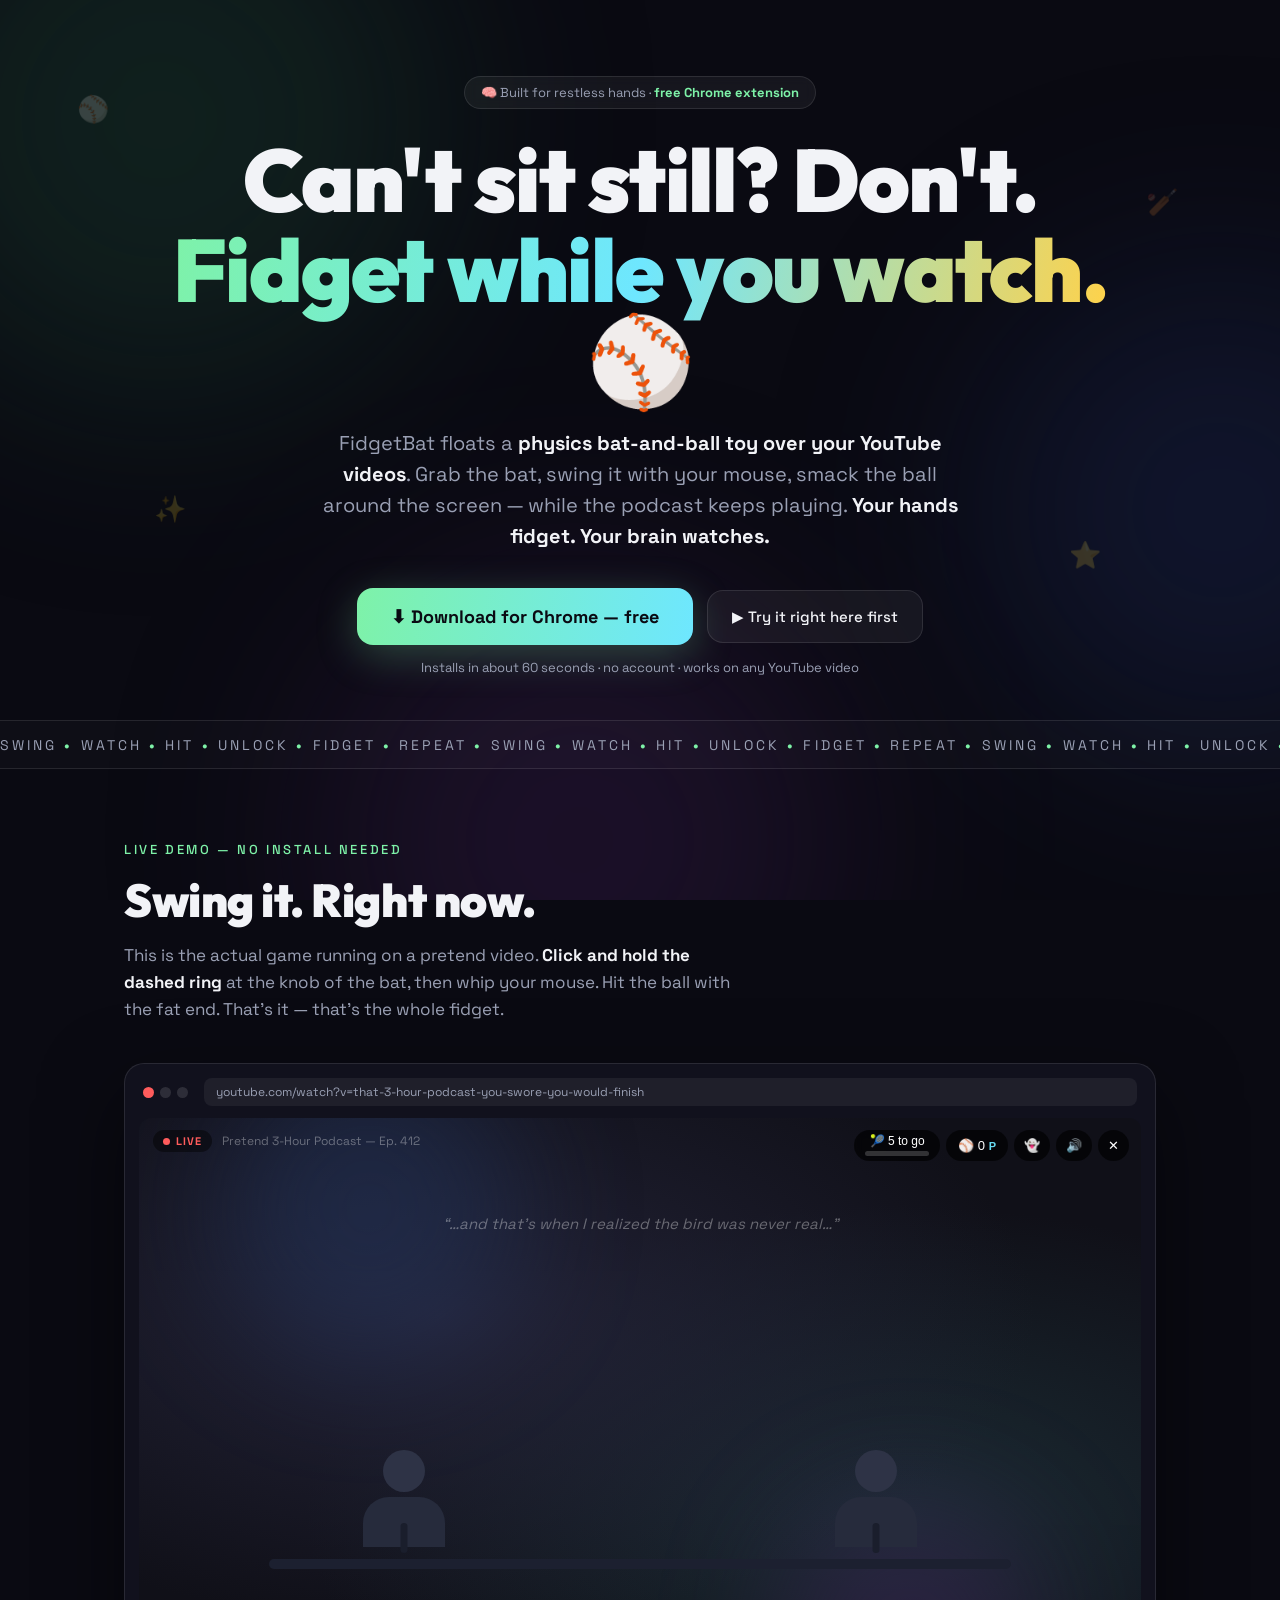
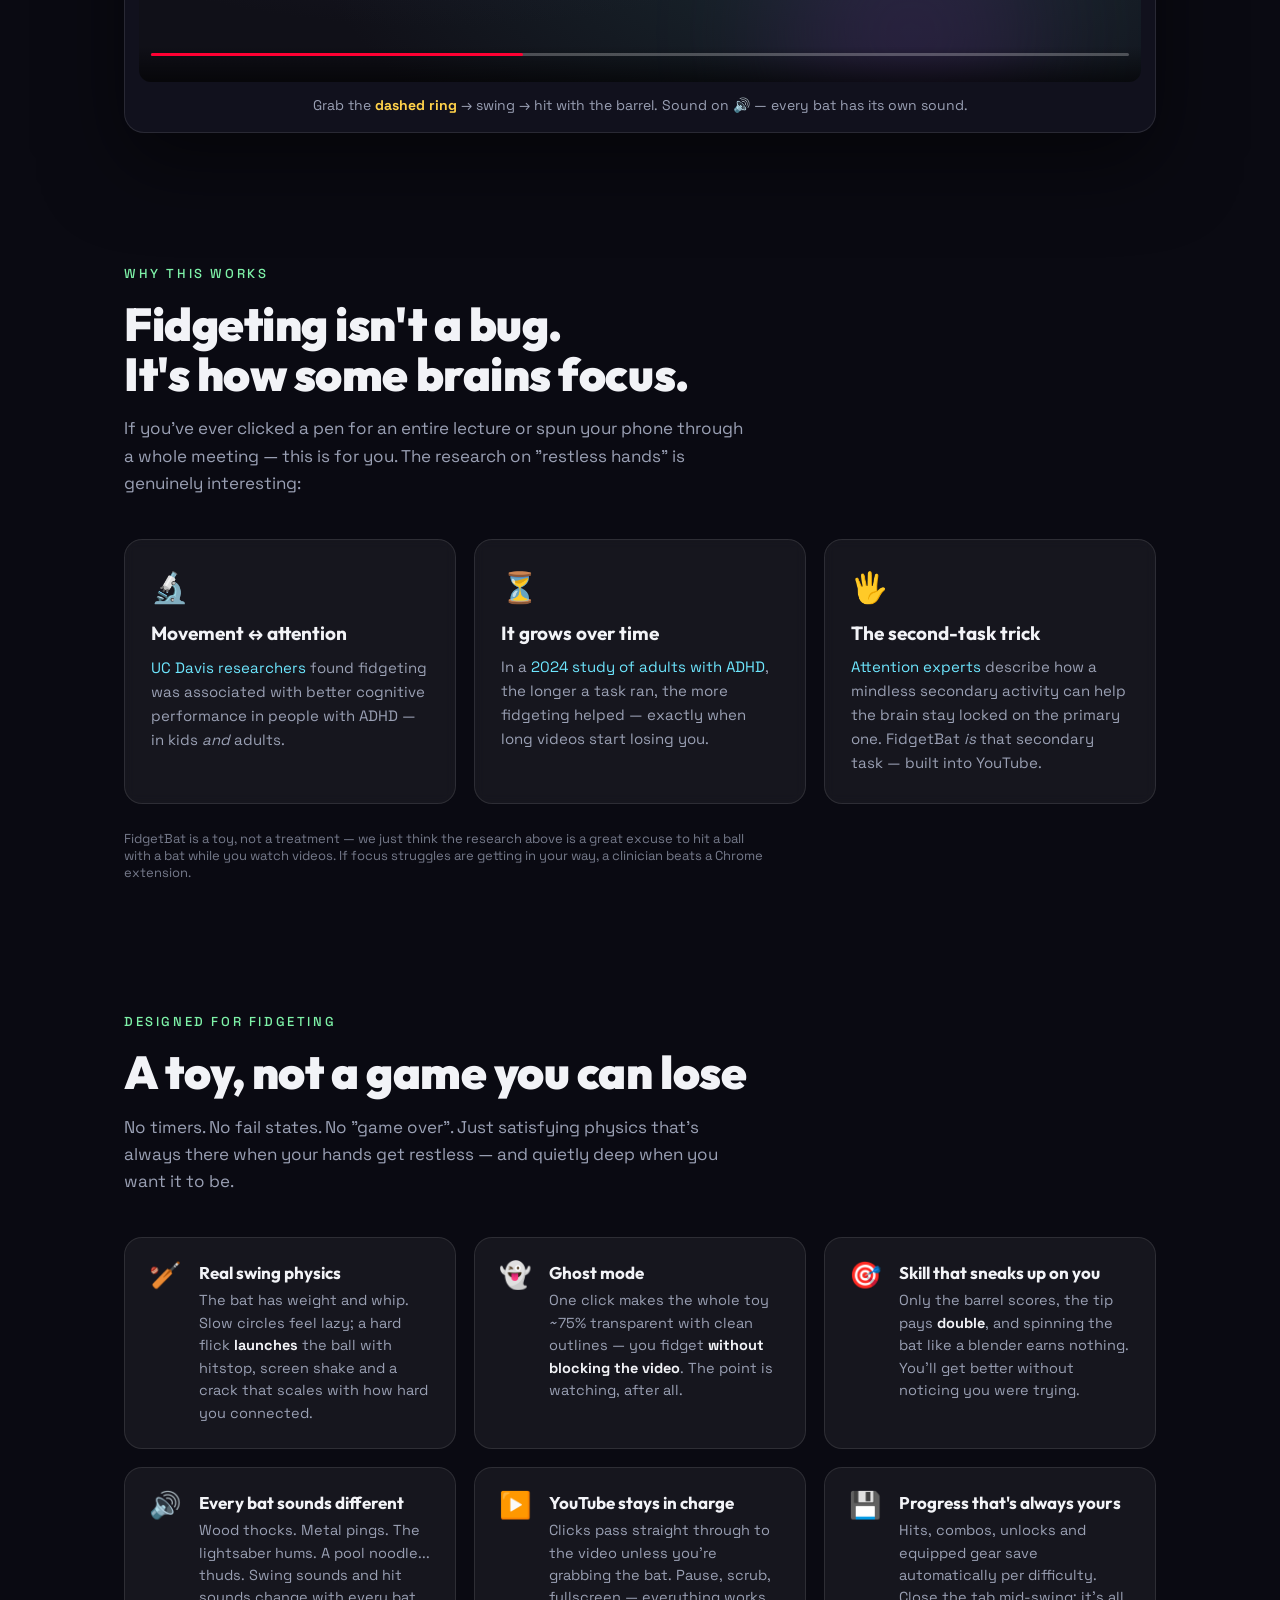
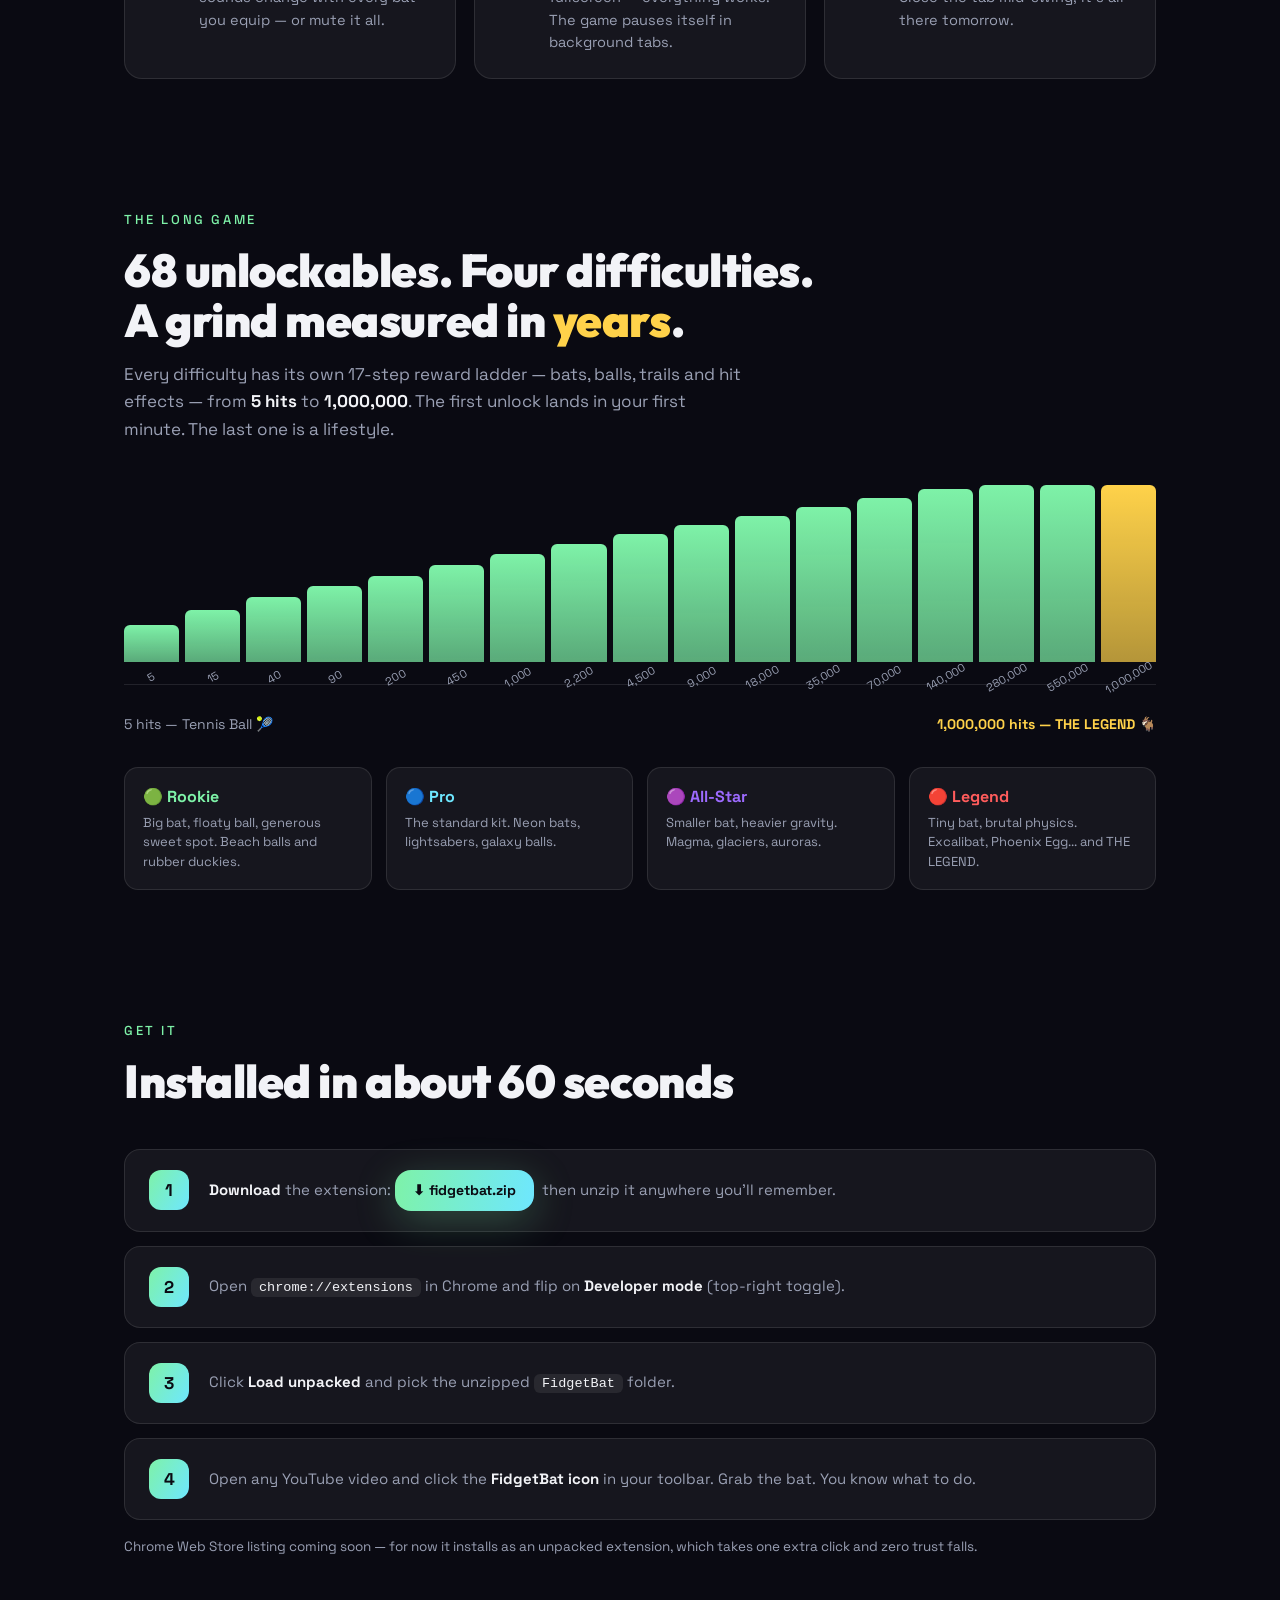
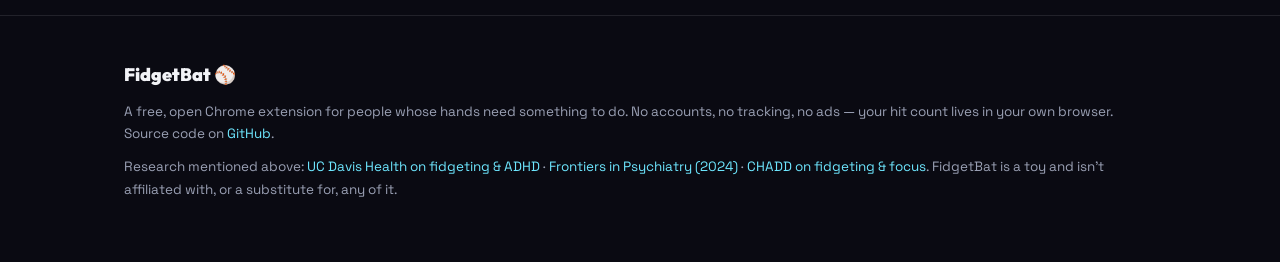
==== commit cb903c53: "Hero bat: trackpad support without touching mouse behavior - Two-finger scroll over the hero flicks " ====
--- a/docs/index.html
+++ b/docs/index.html
@@ -529,9 +529,35 @@
     heroEl.appendChild(batEl);
 
     const BAT_LEN = 66;
-    let mx = 0, my = 0, hx = 0, hy = 0;
+    let mx = 0, my = 0, hx = 0, hy = 0, phx = 0, phy = 0;
     const tip = { x: 0, y: 0, px: 0, py: 0 };
     let shown = false, animating = false;
+
+    // Trackpad support — mouse behavior stays untouched.
+    // Trackpads reveal themselves via their wheel signature: pixel-mode
+    // events with fractional, small, or horizontal deltas. Once detected,
+    // short slow strokes get a whip boost (trackpad strokes are tiny
+    // compared to mouse sweeps). Mice never trip this detector.
+    let trackpadScore = 0, isTrackpad = false;
+    window.addEventListener('wheel', (e) => {
+      if (isTrackpad) return;
+      const fractional = e.deltaY % 1 !== 0 || e.deltaX % 1 !== 0;
+      const trackpadish = e.deltaMode === 0 && (e.deltaX !== 0 || fractional || Math.abs(e.deltaY) < 40);
+      trackpadScore += trackpadish ? 1 : -2;
+      if (trackpadScore >= 4) isTrackpad = true;
+    }, { passive: true });
+
+    // Two-finger flicks over the hero kick the barrel — the natural
+    // trackpad gesture becomes a way to swing the bat. Scrolling itself
+    // is never blocked (passive). Works for wheel mice too, as a bonus.
+    heroEl.addEventListener('wheel', (e) => {
+      if (!shown) return;
+      const kx = Math.max(-60, Math.min(60, e.deltaX)) * 0.35;
+      const ky = Math.max(-60, Math.min(60, e.deltaY)) * 0.35;
+      tip.px += kx;
+      tip.py += ky;
+      if (!animating) { animating = true; requestAnimationFrame(heroTick); }
+    }, { passive: true });
 
     heroEl.addEventListener('mousemove', (e) => {
       const r = heroEl.getBoundingClientRect();
@@ -540,6 +566,7 @@
       if (!shown) {
         shown = true;
         hx = mx; hy = my;
+        phx = hx; phy = hy; // no phantom whip on the first frame
         tip.x = mx + BAT_LEN; tip.y = my;
         tip.px = tip.x; tip.py = tip.y;
         batEl.style.opacity = 1;
@@ -556,6 +583,13 @@
       // constrained to bat length — so the barrel swings and dangles.
       hx += (mx - hx) * 0.3;
       hy += (my - hy) * 0.3;
+      if (isTrackpad) {
+        // Whip amplifier: feed a share of the handle's motion straight into
+        // the barrel so small trackpad strokes still swing satisfyingly.
+        tip.px -= (hx - phx) * 0.55;
+        tip.py -= (hy - phy) * 0.55;
+      }
+      phx = hx; phy = hy;
       const vx = (tip.x - tip.px) * 0.985;
       const vy = (tip.y - tip.py) * 0.985;
       tip.px = tip.x; tip.py = tip.y;
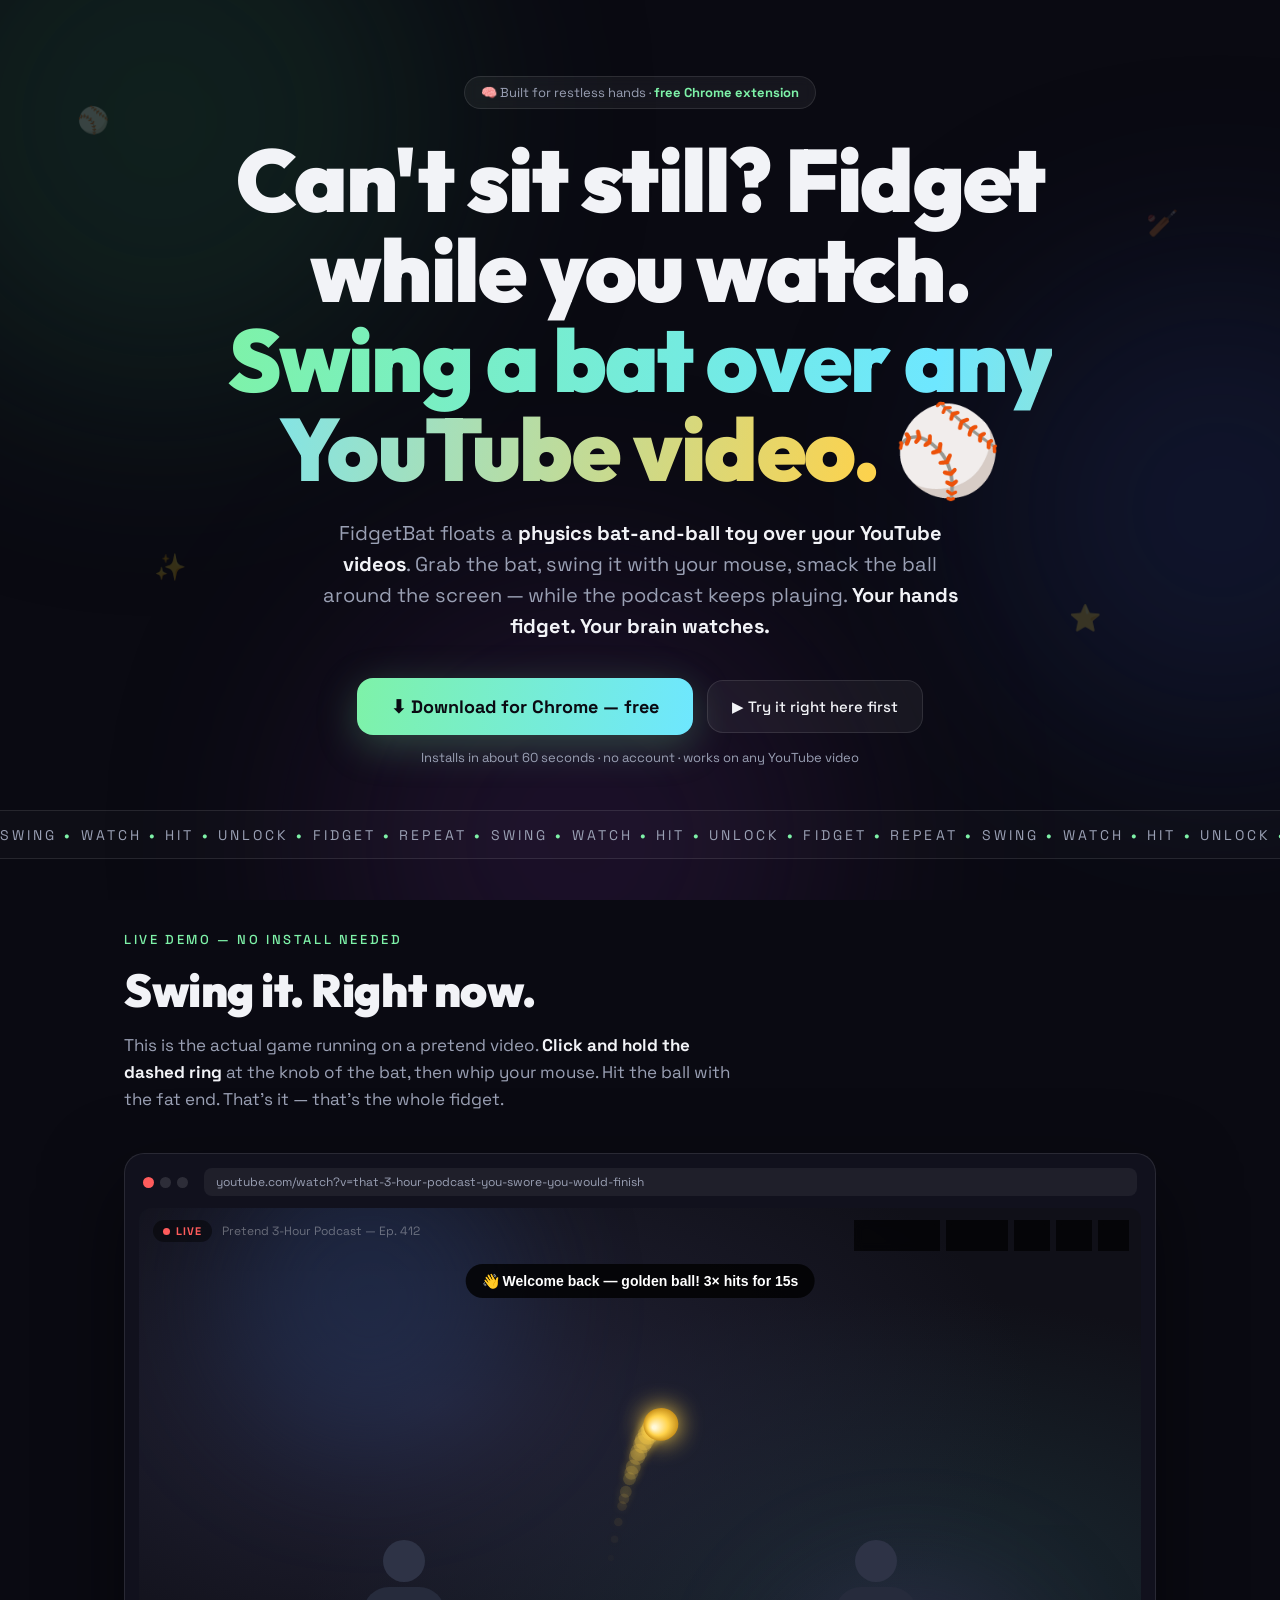
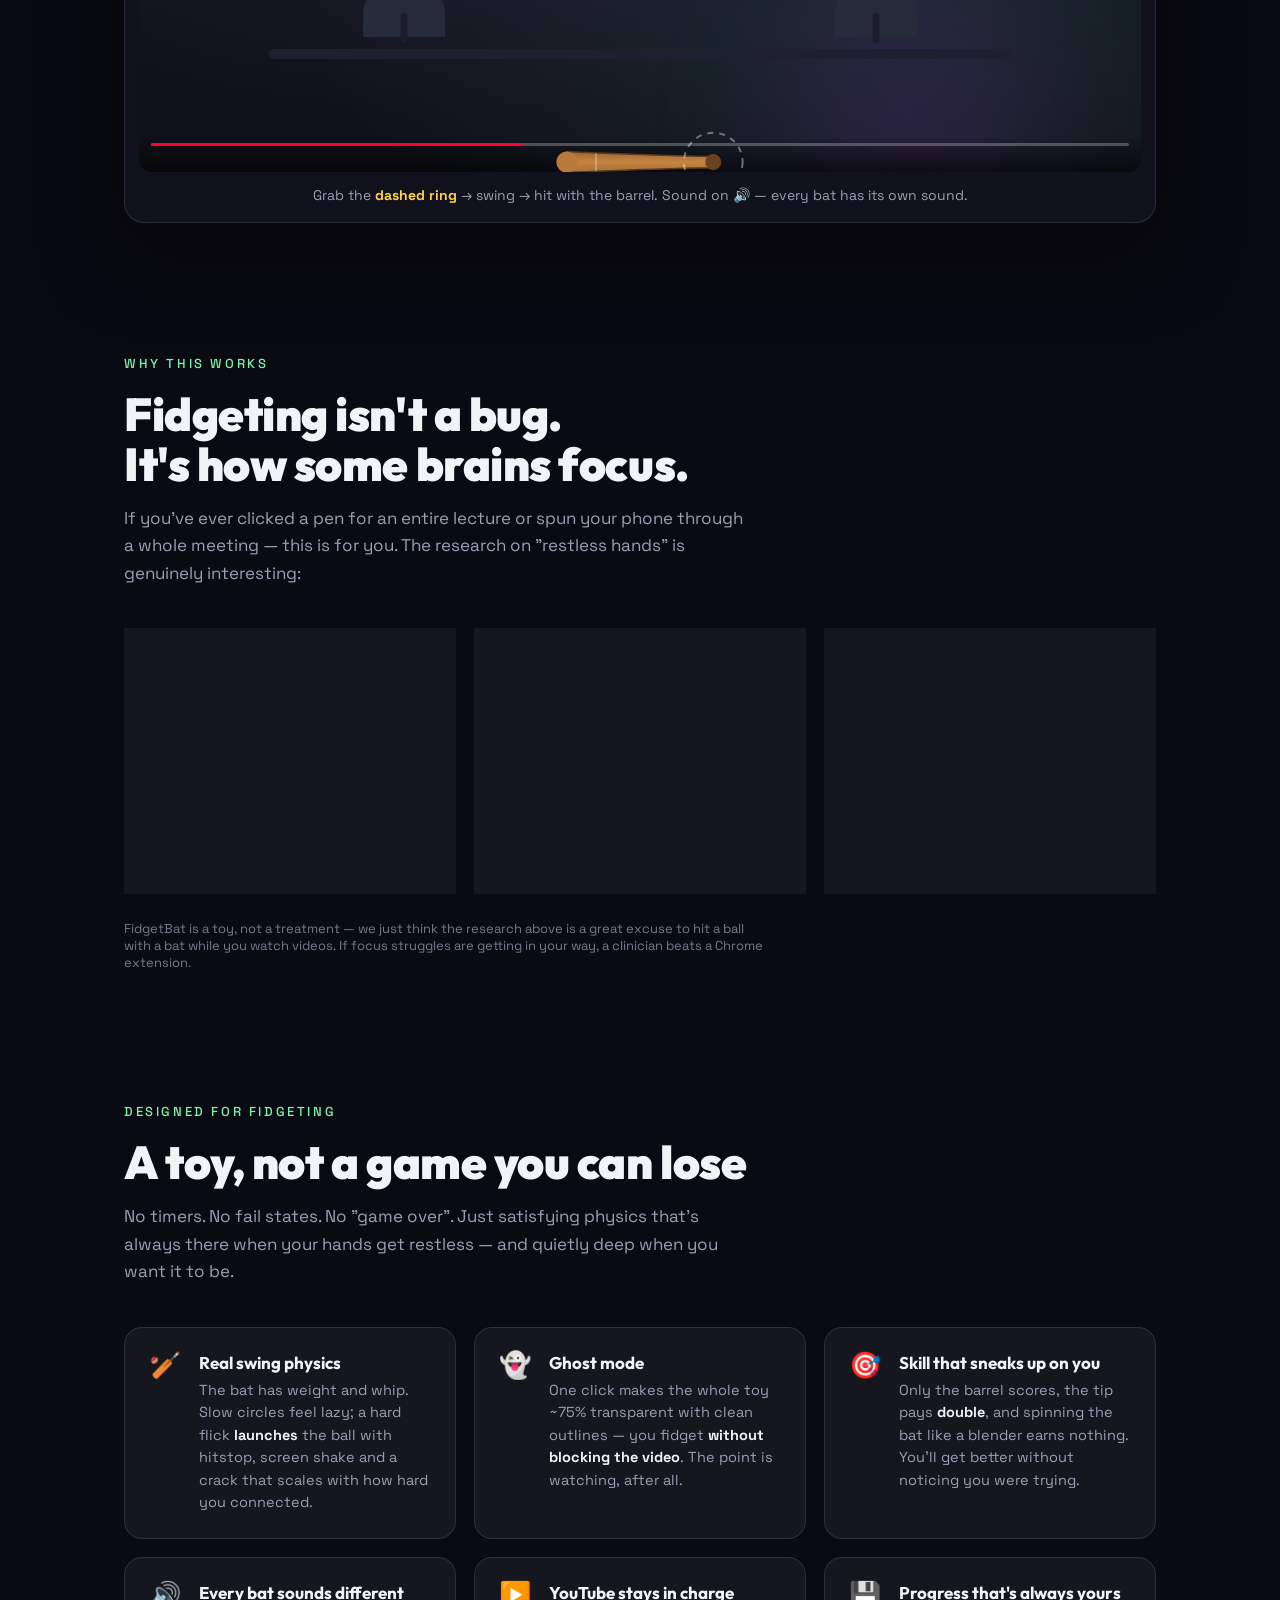
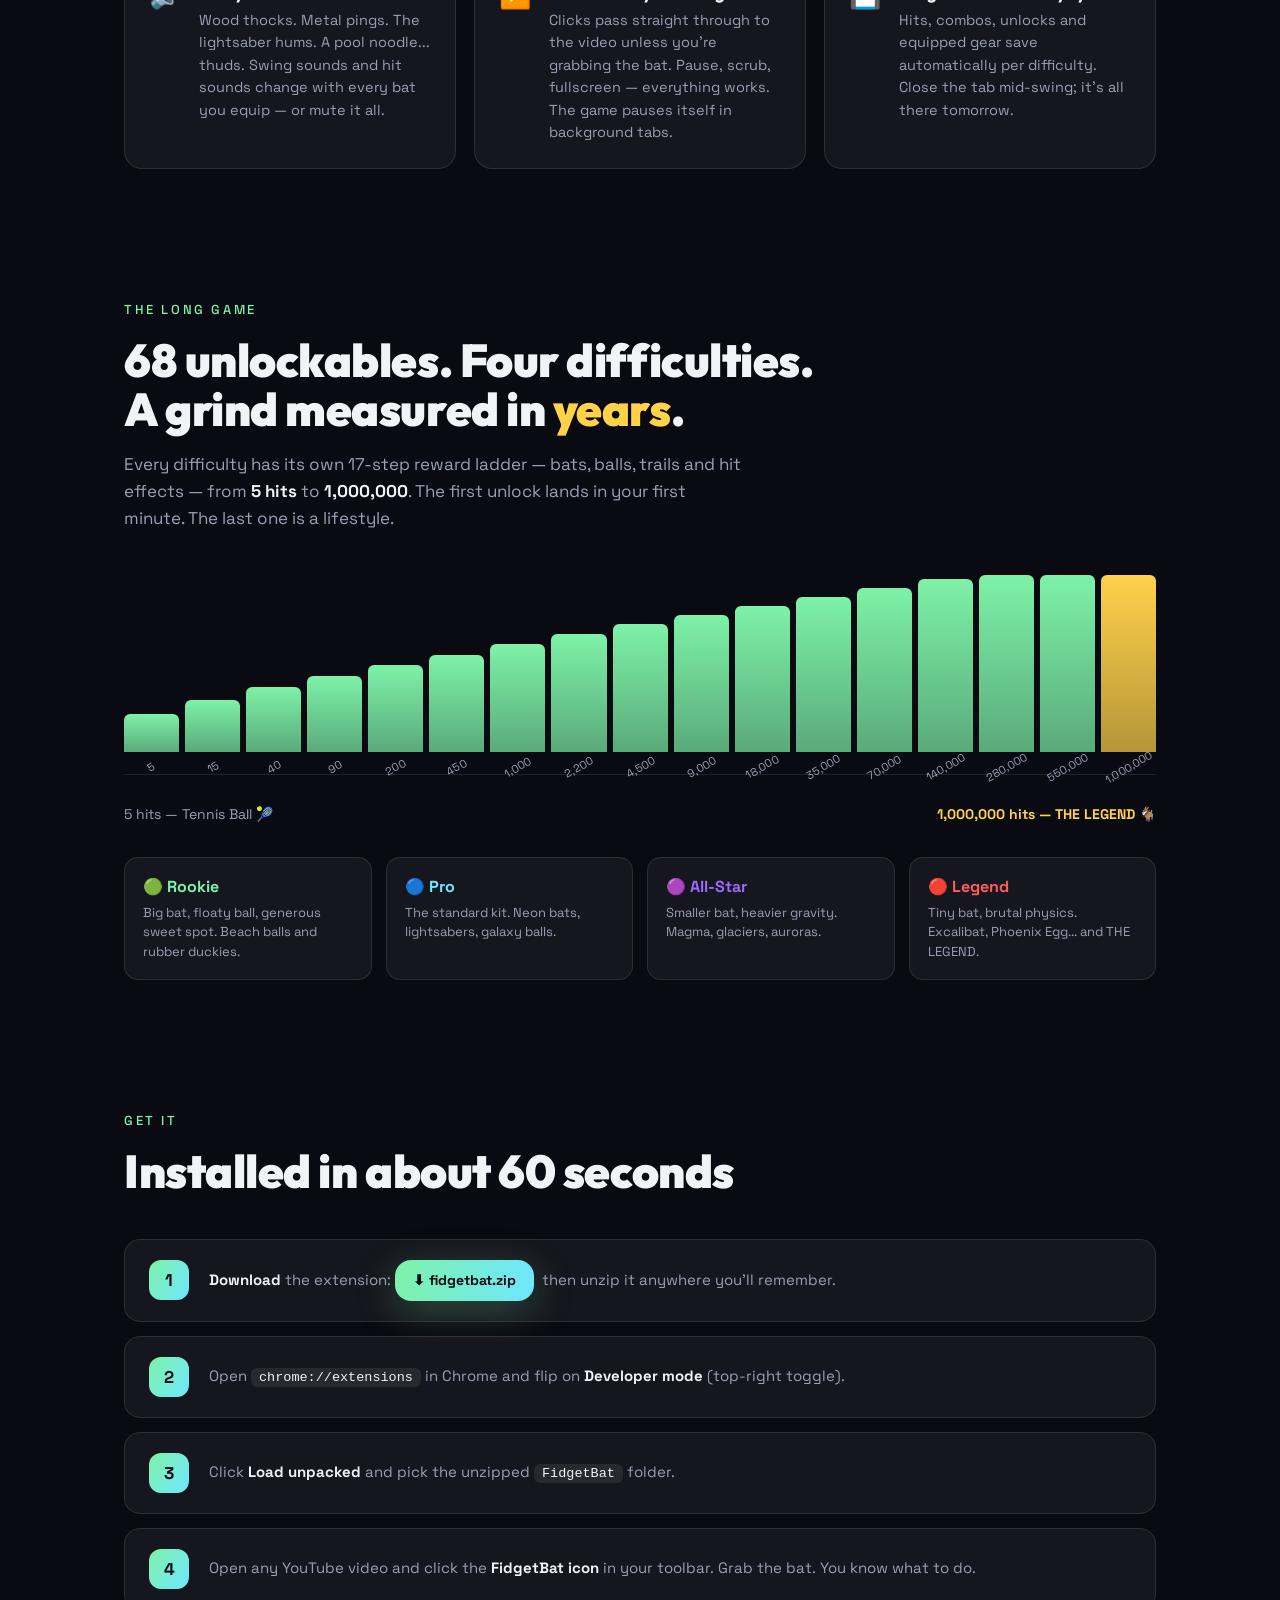
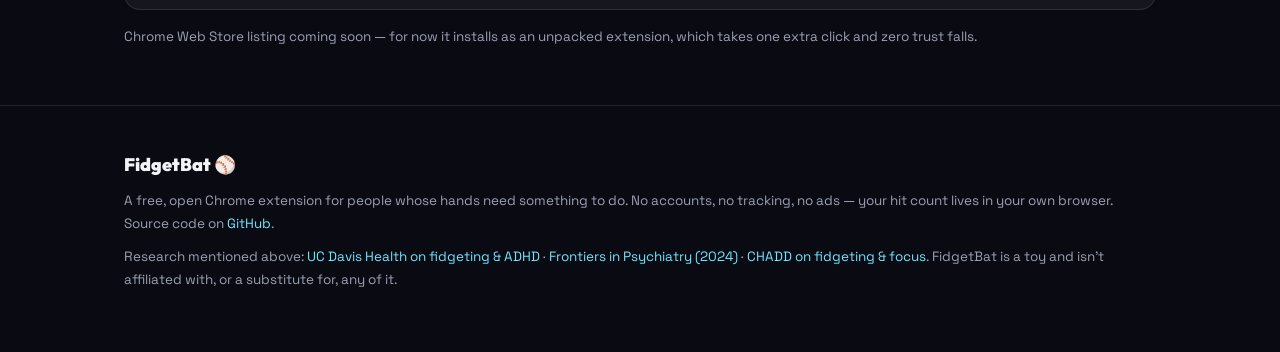
==== commit 85d28d4a: "Headline: lead with the concrete hook Research-backed swap (clarity > cleverness; specificity sells;" ====
--- a/docs/index.html
+++ b/docs/index.html
@@ -344,7 +344,7 @@
 
   <div class="hero-inner">
   <div class="badge">🧠 Built for restless hands · <b>free Chrome extension</b></div>
-  <h1>Can't sit still? Don't.<br /><span class="zap">Fidget while you watch.</span> <span class="wiggle">⚾</span></h1>
+  <h1>Can't sit still? Fidget while you watch.<br /><span class="zap">Swing a bat over any YouTube video.</span> <span class="wiggle">⚾</span></h1>
   <p class="sub">
     FidgetBat floats a <b>physics bat-and-ball toy over your YouTube videos</b>.
     Grab the bat, swing it with your mouse, smack the ball around the screen —
--- a/docs/assets/overlay.css
+++ b/docs/assets/overlay.css
@@ -112,6 +112,33 @@
 
 .fb-next.fb-bump {
   animation: fb-bump 0.25s ease;
+}
+
+.fb-next.fb-near {
+  animation: fb-nearpulse 1.1s ease-in-out infinite;
+}
+
+.fb-next.fb-near.fb-bump {
+  animation: fb-bump 0.25s ease, fb-nearpulse 1.1s ease-in-out infinite;
+}
+
+@keyframes fb-nearpulse {
+  0%, 100% { box-shadow: 0 0 0 rgba(126, 242, 168, 0); }
+  50% { box-shadow: 0 0 16px rgba(126, 242, 168, 0.75); }
+}
+
+.fb-stat-row {
+  display: flex;
+  justify-content: space-between;
+  gap: 10px;
+  color: #fff;
+  font-size: 12.5px;
+  padding: 3px 2px;
+}
+
+.fb-stat-row span:last-child {
+  color: rgba(255, 255, 255, 0.65);
+  text-align: right;
 }
 
 @keyframes fb-bump {
@@ -143,6 +170,51 @@
   opacity: 0.95;
 }
 
+.fb-tab-row {
+  display: flex;
+  gap: 4px;
+  padding-bottom: 8px;
+  border-bottom: 1px solid rgba(255, 255, 255, 0.1);
+  margin-bottom: 8px;
+}
+
+.fb-tab {
+  flex: 1;
+  border: none;
+  border-radius: 7px;
+  background: transparent;
+  color: rgba(255, 255, 255, 0.6);
+  font-size: 11.5px;
+  padding: 7px 2px;
+  cursor: pointer;
+  white-space: nowrap;
+}
+
+.fb-tab:hover {
+  background: rgba(255, 255, 255, 0.08);
+  color: #fff;
+}
+
+.fb-tab.fb-selected {
+  background: rgba(255, 255, 255, 0.12);
+  color: #fff;
+  font-weight: 700;
+}
+
+.fb-help-row {
+  display: flex;
+  gap: 9px;
+  align-items: flex-start;
+  color: rgba(255, 255, 255, 0.85);
+  font-size: 12.5px;
+  line-height: 1.45;
+  padding: 5px 2px;
+}
+
+.fb-help-icon {
+  flex: none;
+}
+
 .fb-diff-row {
   display: flex;
   gap: 4px;
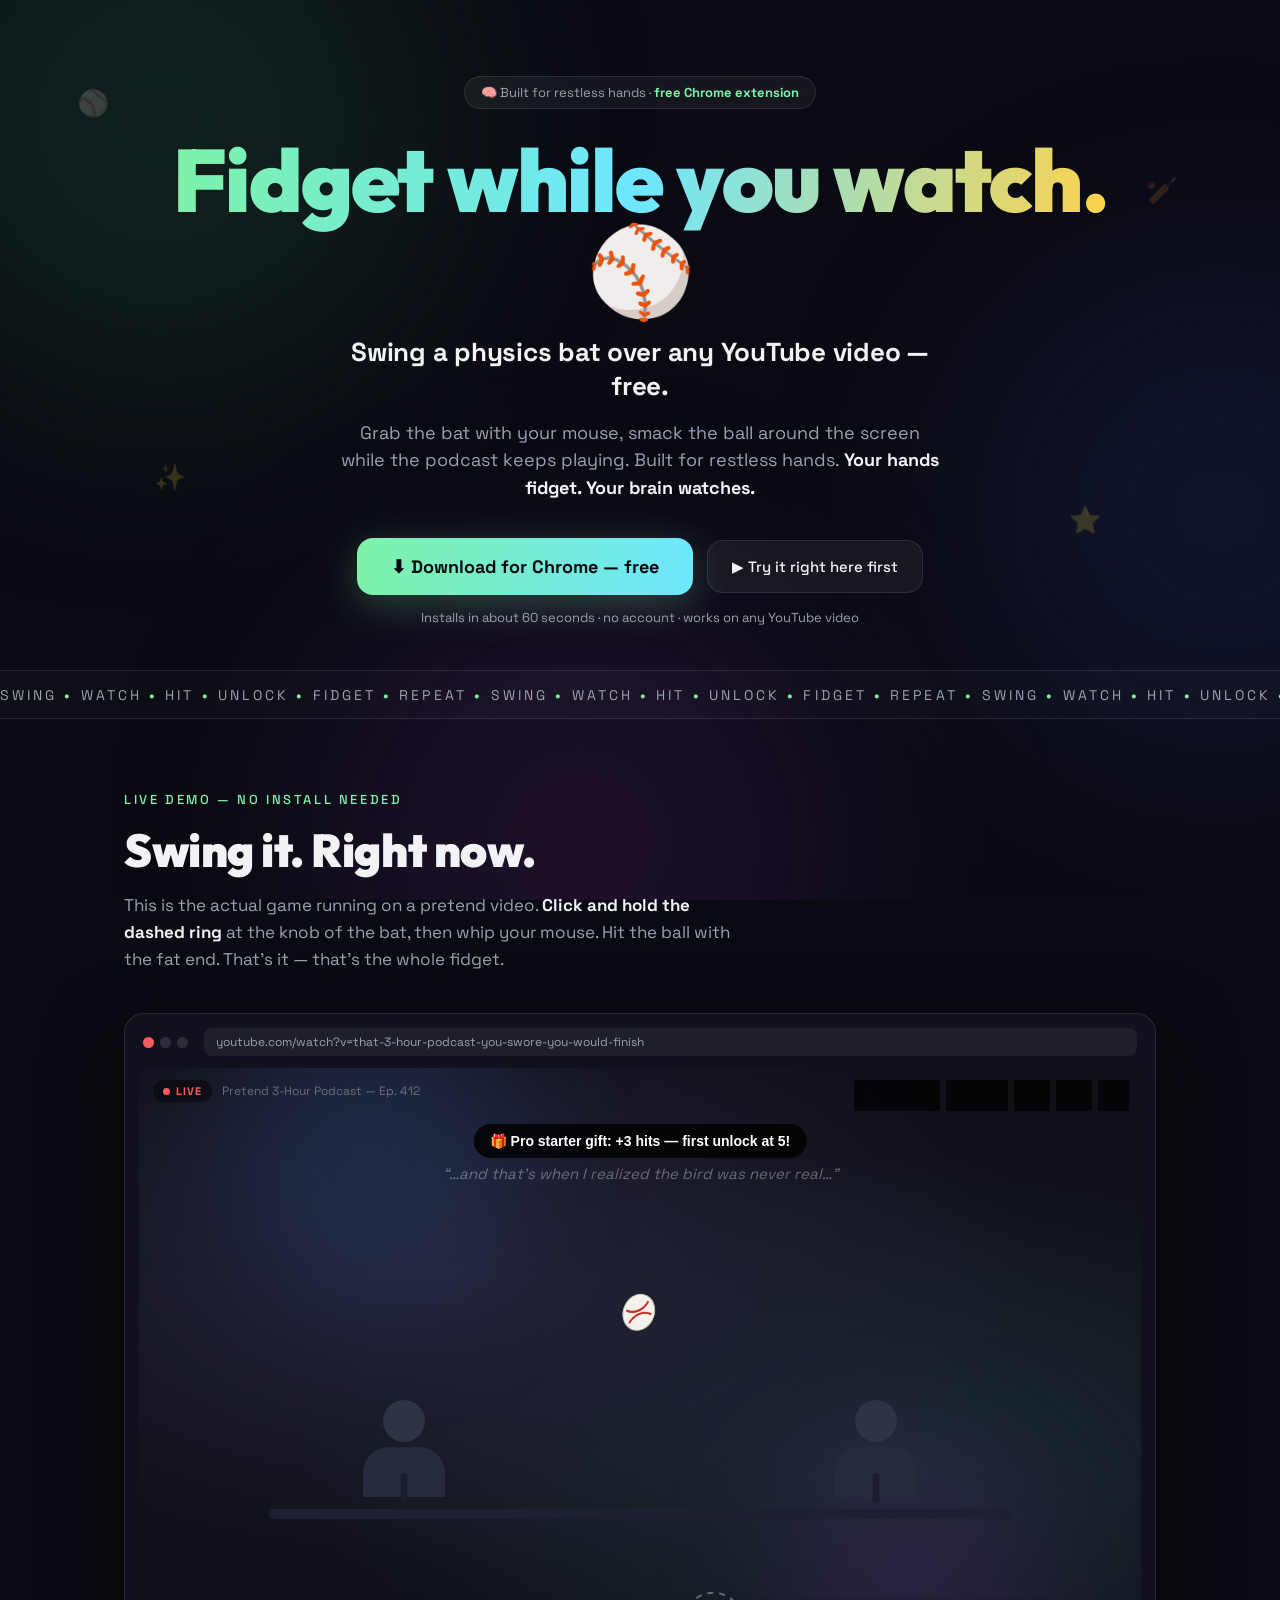
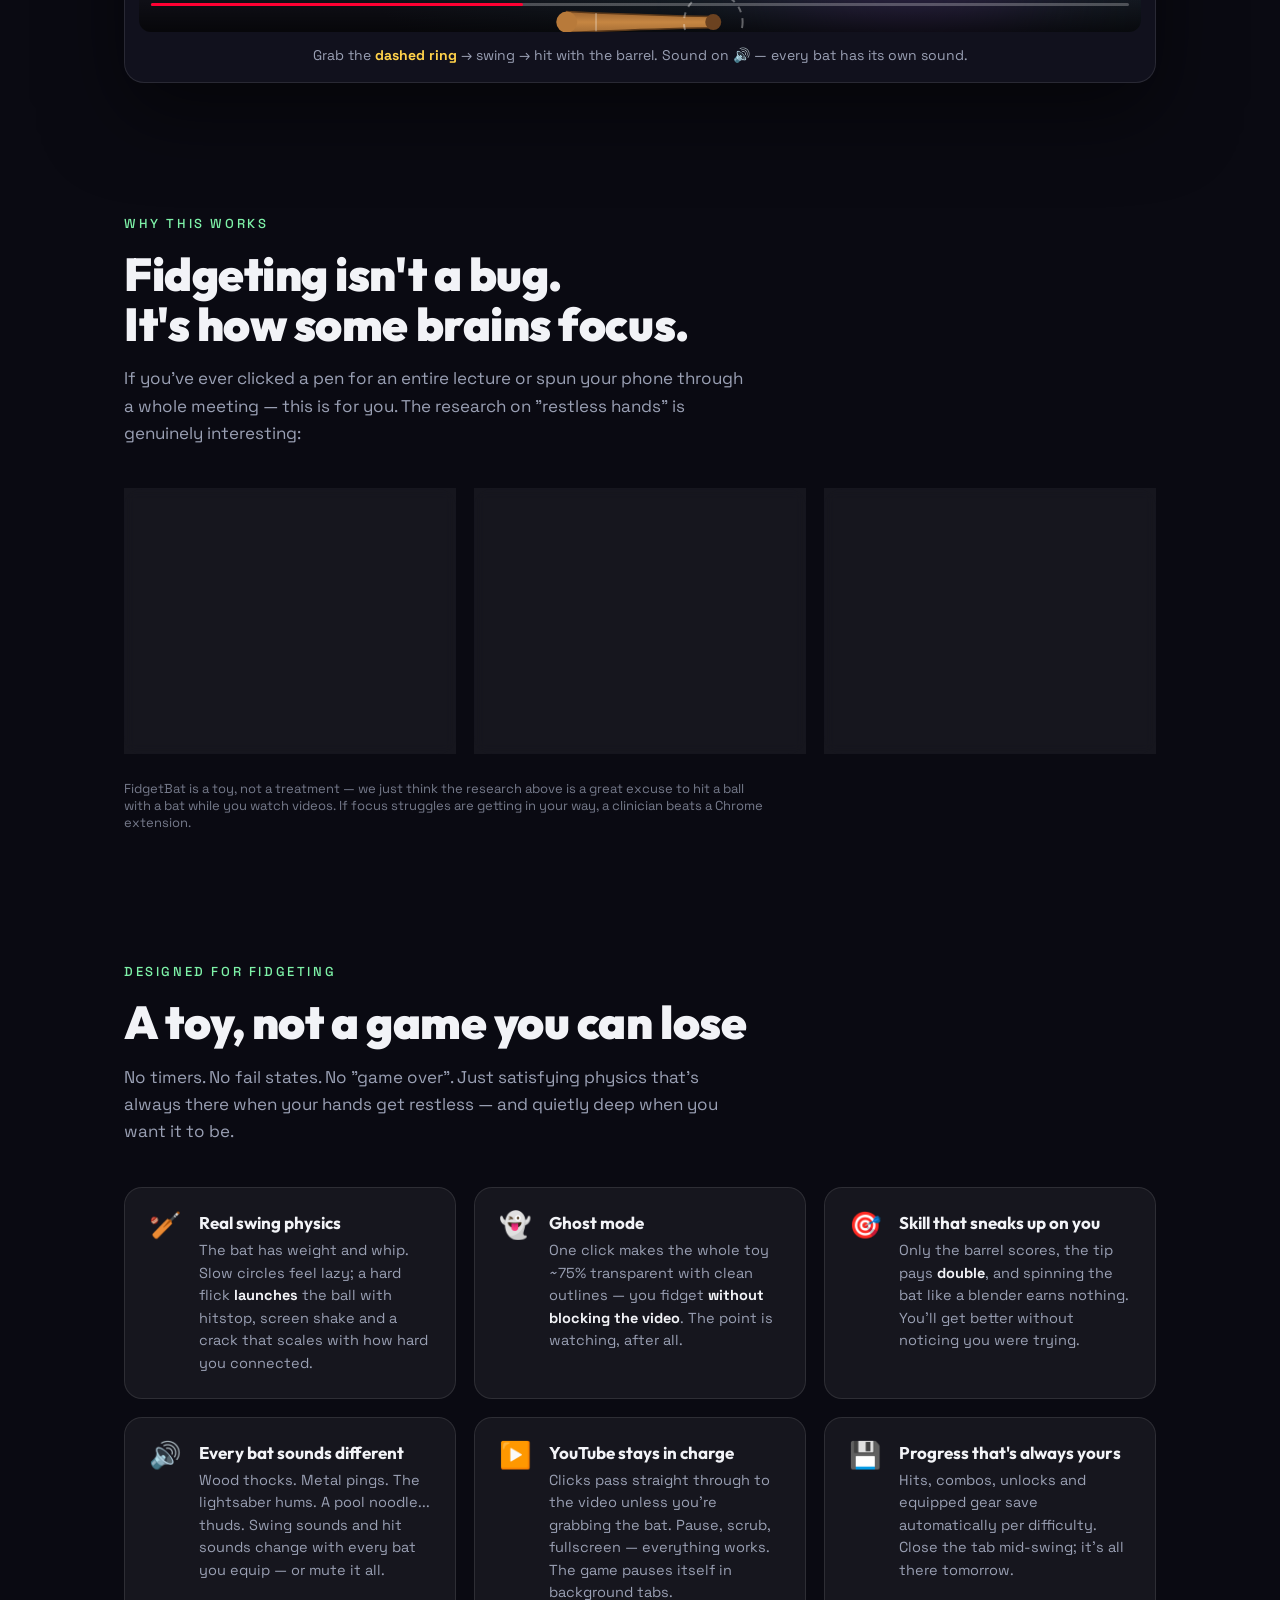
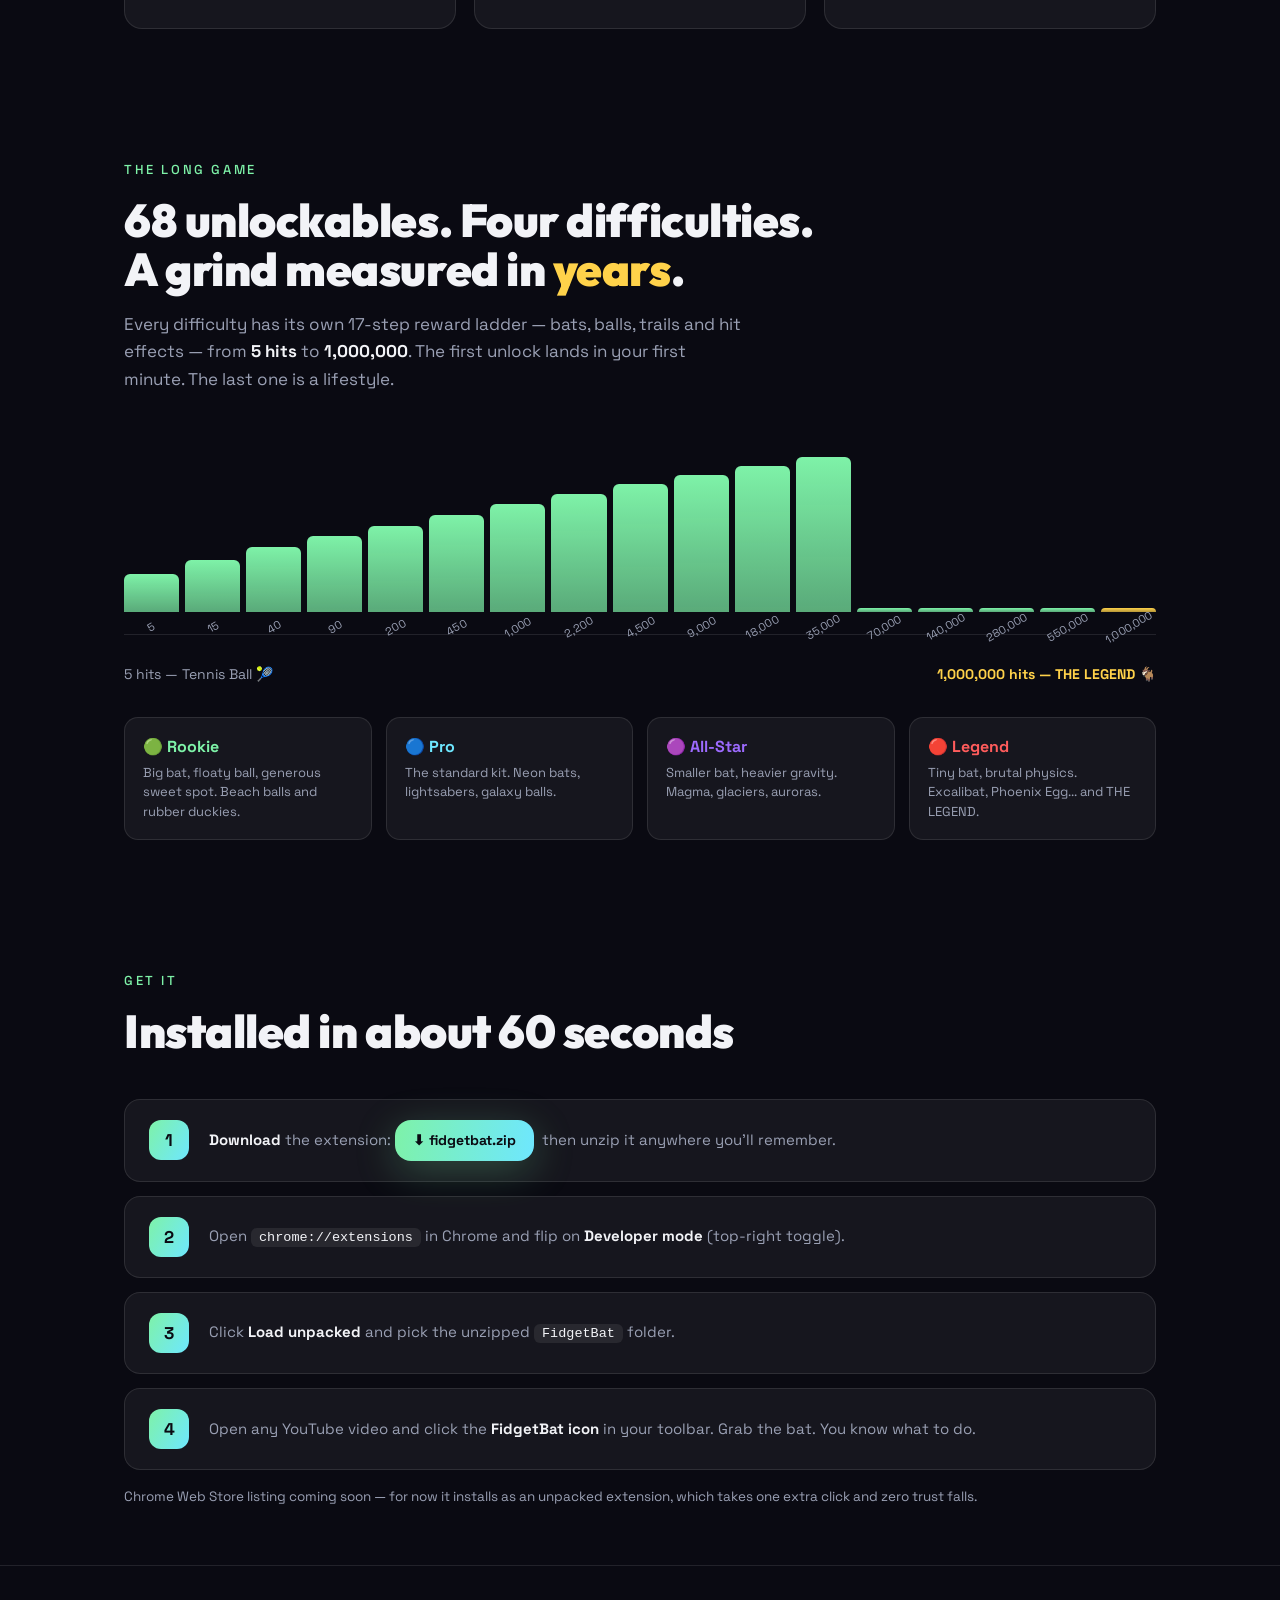
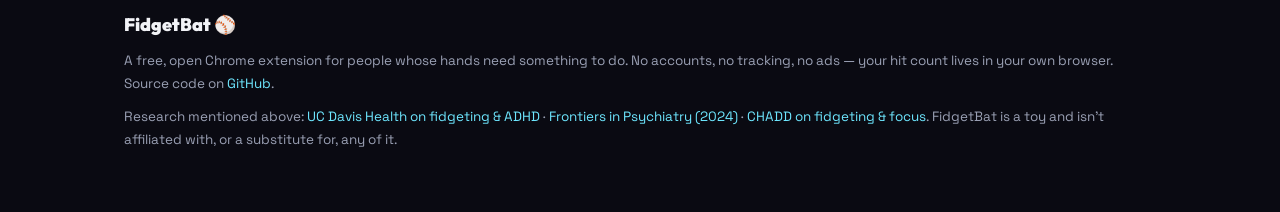
==== commit 2cb87015: "Headline: short hook + specific subhead 'Fidget while you watch.' becomes the giant 3-word H1 (emoti" ====
--- a/docs/index.html
+++ b/docs/index.html
@@ -89,8 +89,13 @@
     0%, 100% { transform: rotate(-4deg); }
     50% { transform: rotate(5deg) translateY(-3px); }
   }
+  .hero-tagline {
+    margin: 20px auto 0; max-width: 640px;
+    font-size: clamp(18px, 3vw, 26px); font-weight: 700; color: var(--ink);
+    letter-spacing: -0.01em;
+  }
   .sub {
-    margin: 24px auto 0; max-width: 640px; font-size: clamp(16px, 2.4vw, 20px);
+    margin: 16px auto 0; max-width: 600px; font-size: clamp(15px, 2.2vw, 18px);
     color: var(--dim); line-height: 1.55;
   }
   .sub b { color: var(--ink); }
@@ -344,11 +349,11 @@
 
   <div class="hero-inner">
   <div class="badge">🧠 Built for restless hands · <b>free Chrome extension</b></div>
-  <h1>Can't sit still? Fidget while you watch.<br /><span class="zap">Swing a bat over any YouTube video.</span> <span class="wiggle">⚾</span></h1>
+  <h1><span class="zap">Fidget while you watch.</span> <span class="wiggle">⚾</span></h1>
+  <p class="hero-tagline">Swing a physics bat over any YouTube video — free.</p>
   <p class="sub">
-    FidgetBat floats a <b>physics bat-and-ball toy over your YouTube videos</b>.
-    Grab the bat, swing it with your mouse, smack the ball around the screen —
-    while the podcast keeps playing. <b>Your hands fidget. Your brain watches.</b>
+    Grab the bat with your mouse, smack the ball around the screen while the
+    podcast keeps playing. Built for restless hands. <b>Your hands fidget. Your brain watches.</b>
   </p>
   <div class="cta-row">
     <a class="cta" href="fidgetbat.zip" download>⬇ Download for Chrome — free</a>
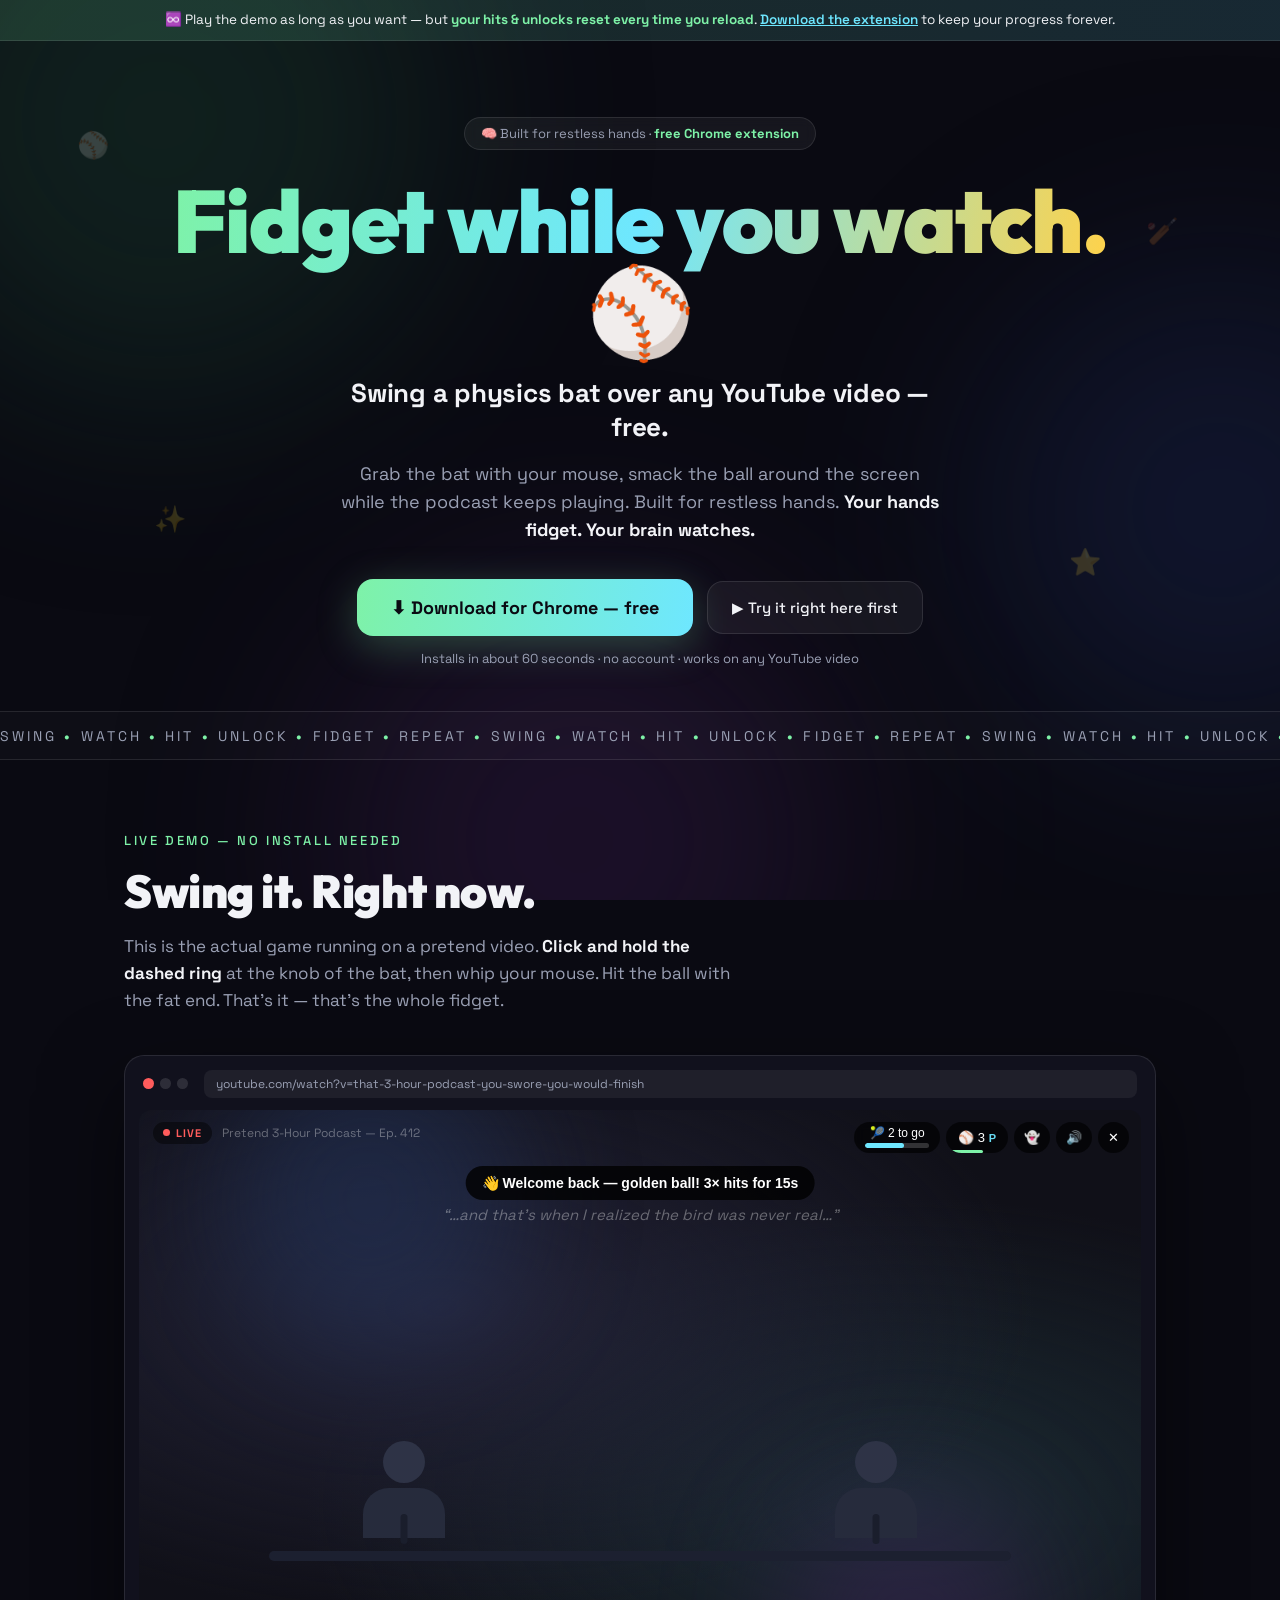
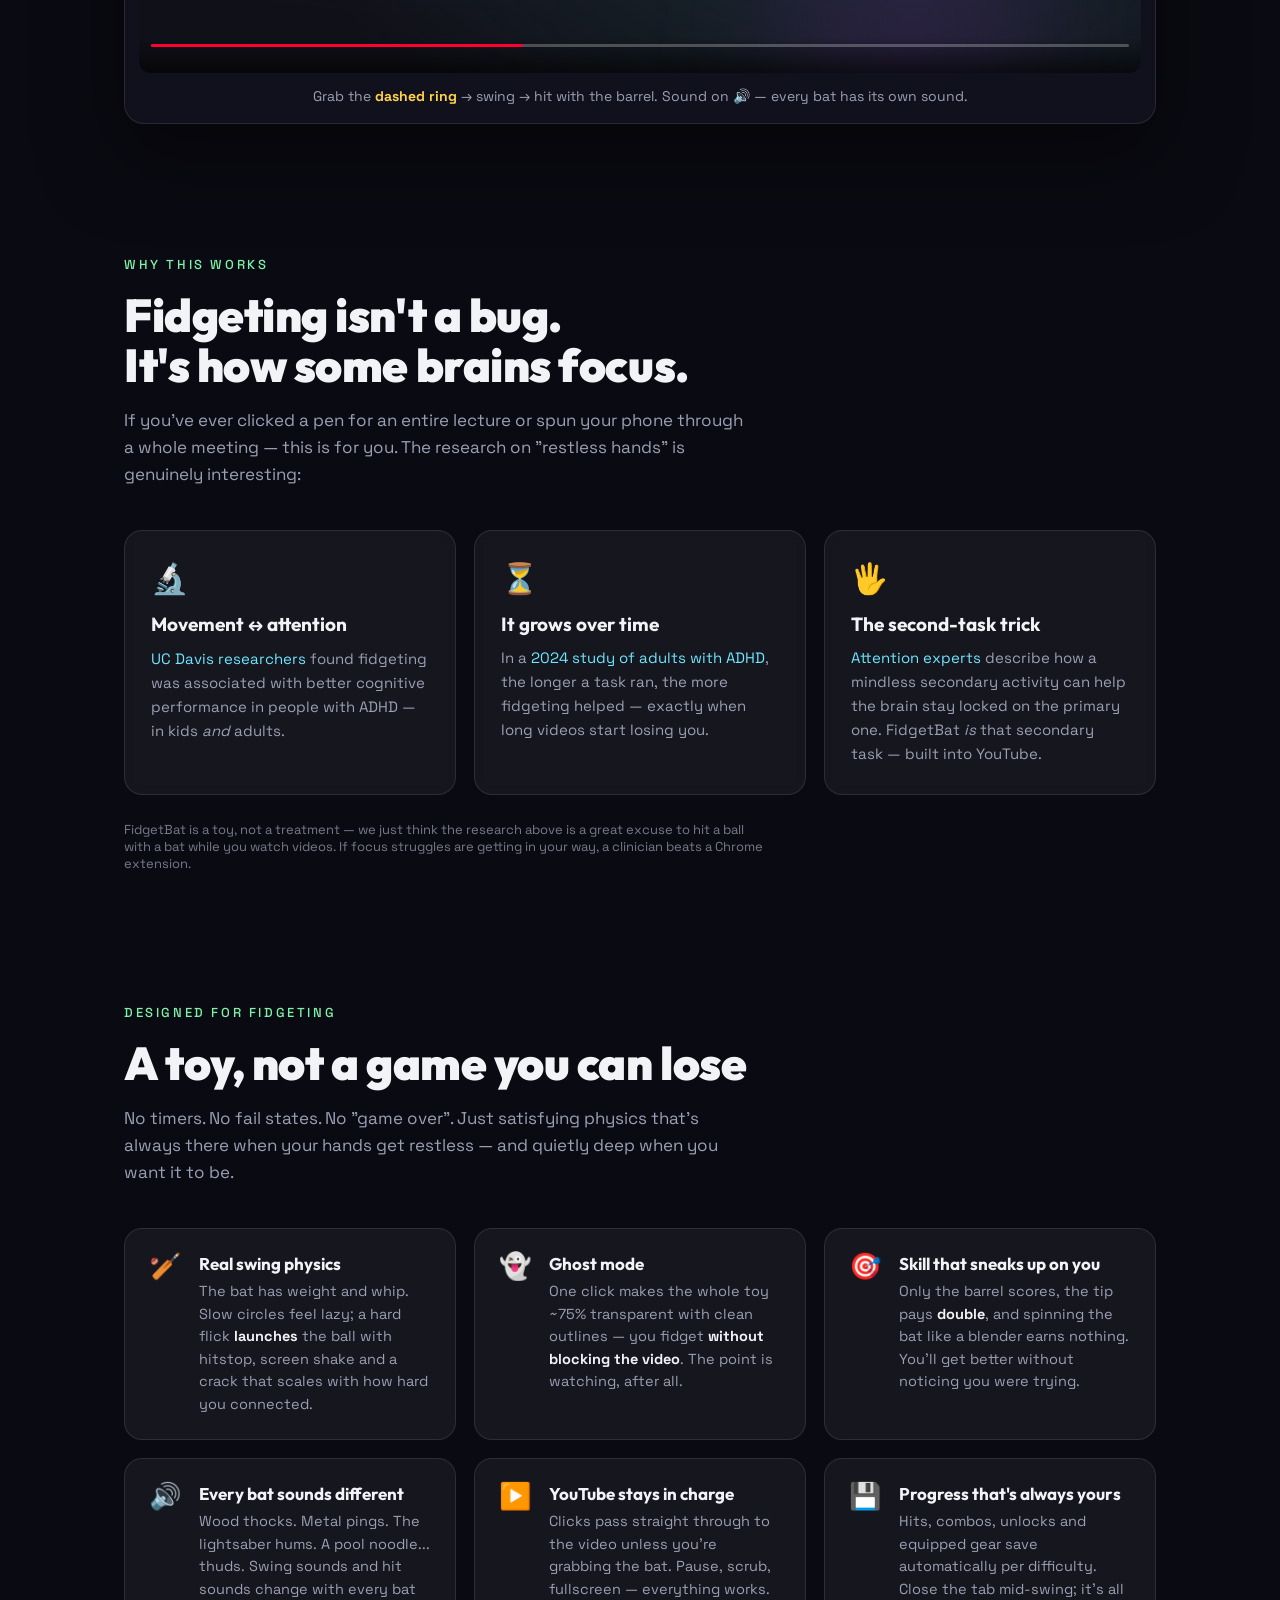
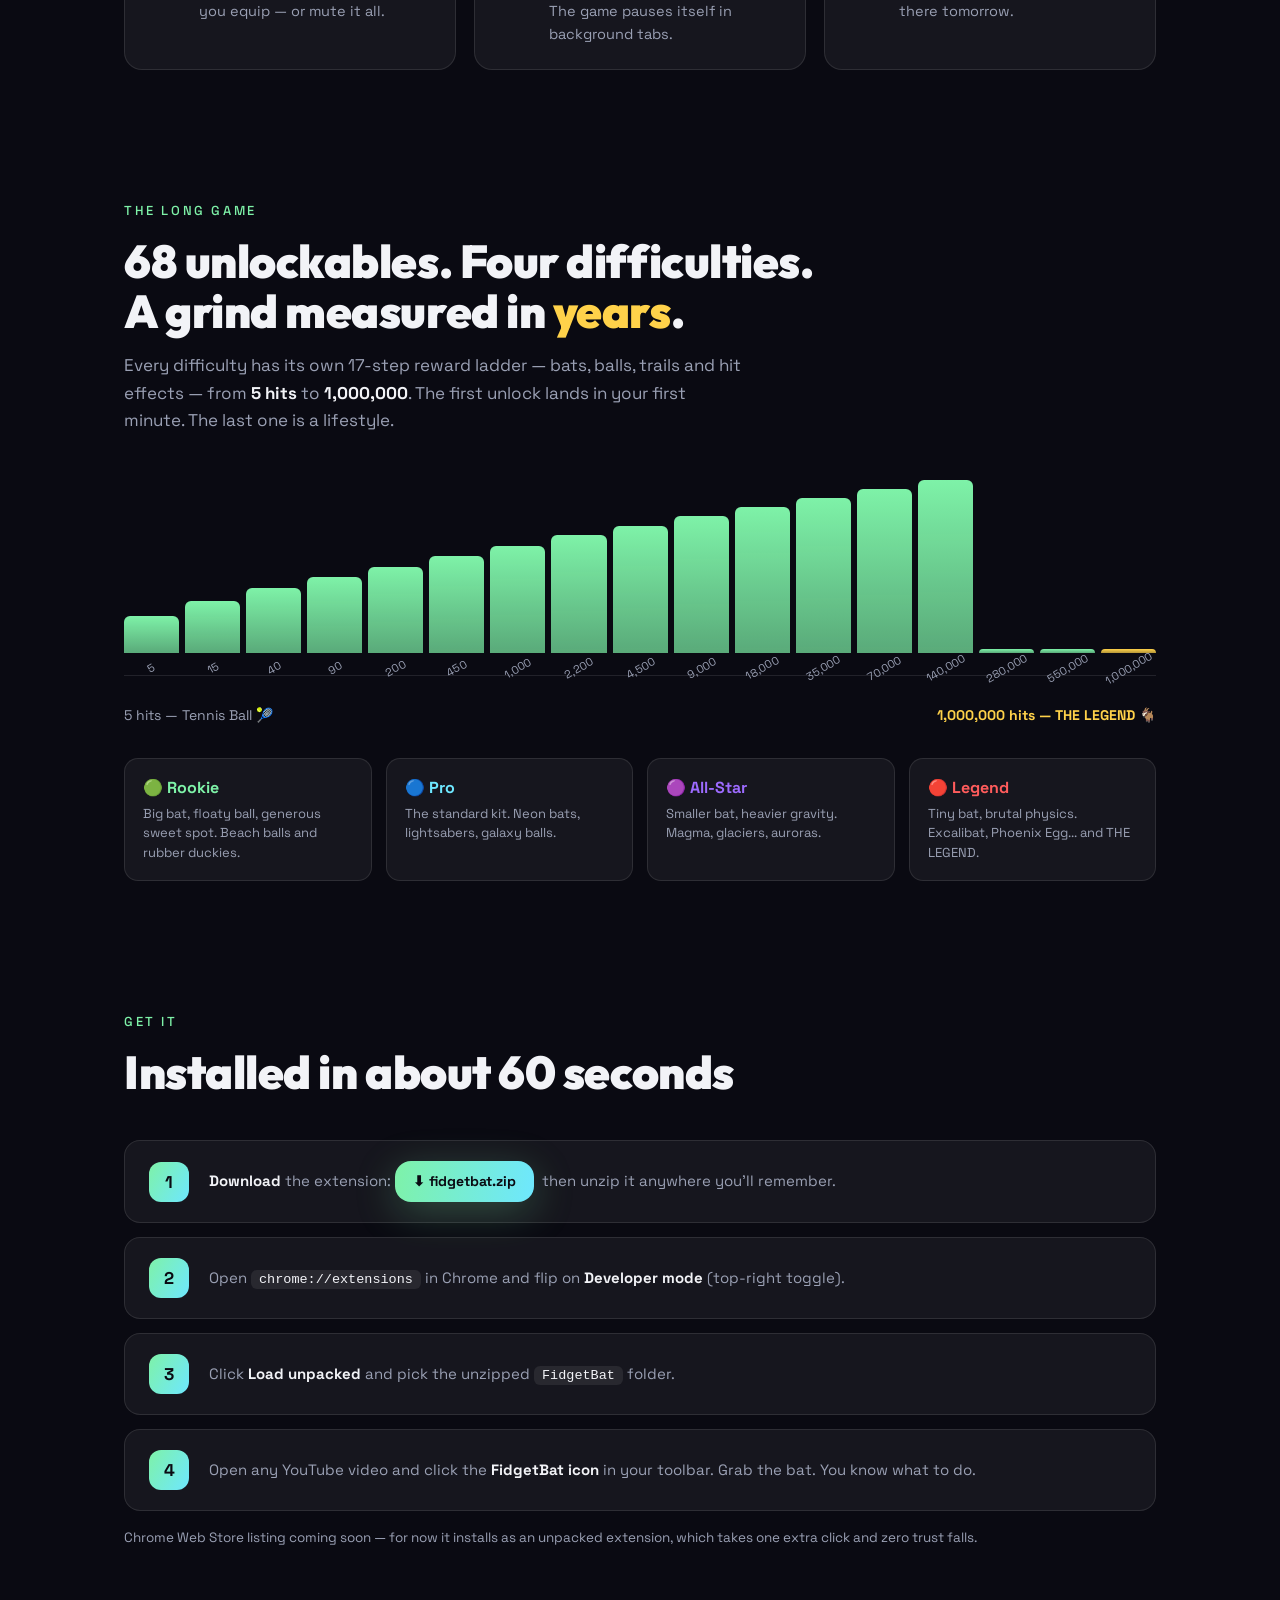
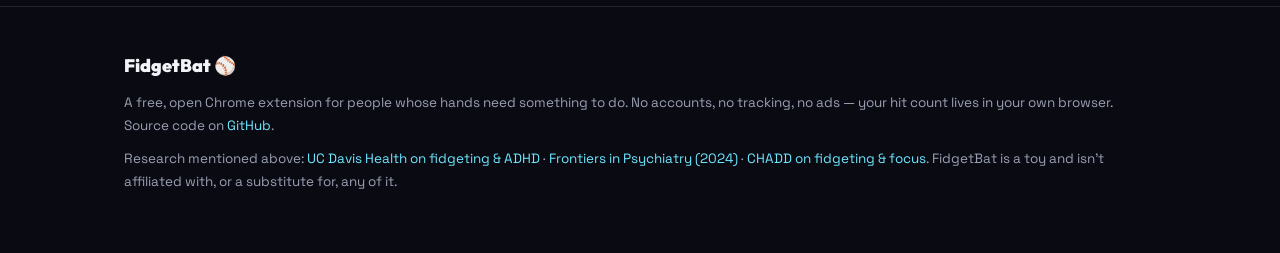
==== commit 205dbb23: "Demo: play forever, but progress resets on every reload - Remove the 75-hit demo gate so the site de" ====
--- a/docs/index.html
+++ b/docs/index.html
@@ -33,6 +33,17 @@
   }
   h1, h2, h3, .display { font-family: 'Outfit', 'Space Grotesk', sans-serif; }
 
+  .topnote {
+    position: relative; z-index: 5; text-align: center;
+    background: linear-gradient(90deg, rgba(126,242,168,0.14), rgba(110,231,255,0.14));
+    border-bottom: 1px solid var(--line);
+    color: var(--ink); font-size: 13.5px; line-height: 1.5;
+    padding: 10px 18px;
+  }
+  .topnote b { color: var(--green); }
+  .topnote a { color: var(--cyan); text-decoration: underline; font-weight: 600; }
+  @media (max-width: 560px) { .topnote { font-size: 12.5px; padding: 9px 14px; } }
+
   /* ---- animated background blobs ---- */
   .blobs { position: fixed; inset: 0; z-index: -2; overflow: hidden; }
   .blob {
@@ -207,17 +218,6 @@
   @keyframes watch { from { width: 12%; } to { width: 96%; } }
   .demo-hint { text-align: center; color: var(--dim); font-size: 14px; padding: 14px 4px 4px; }
   .demo-hint b { color: var(--gold); }
-  .demo-gate {
-    position: absolute; inset: 0; z-index: 10001; display: none;
-    align-items: center; justify-content: center; text-align: center;
-    background: rgba(8, 8, 14, 0.82); backdrop-filter: blur(8px);
-  }
-  .demo-gate.show { display: flex; animation: gate-in 0.35s ease; }
-  @keyframes gate-in { from { opacity: 0; transform: scale(1.04); } to { opacity: 1; transform: none; } }
-  .dg-inner { max-width: 420px; padding: 24px; }
-  .dg-emoji { font-size: 38px; margin-bottom: 12px; }
-  .dg-inner h3 { font-size: 28px; margin-bottom: 10px; }
-  .dg-inner p { color: var(--dim); font-size: 15px; line-height: 1.55; margin-bottom: 22px; }
 
   /* ---- science cards ---- */
   .grid3 { display: grid; grid-template-columns: repeat(auto-fit, minmax(270px, 1fr)); gap: 18px; margin-top: 42px; }
@@ -307,7 +307,6 @@
     .cta-ghost { font-size: 14px; padding: 13px 18px; }
     .marquee { margin-top: 36px; }
     .demo-shell { padding: 10px; }
-    .demo-gate .cta { font-size: 14px; padding: 12px 18px; }
     .dg-inner h3 { font-size: 22px; }
     .ladder { gap: 3px; height: 150px; }
     .rung .num { display: none; }
@@ -334,6 +333,10 @@
 </style>
 </head>
 <body>
+
+<div class="topnote">
+  ♾️ Play the demo as long as you want — but <b>your hits &amp; unlocks reset every time you reload</b>. <a href="fidgetbat.zip" download>Download the extension</a> to keep your progress forever.
+</div>
 
 <div class="blobs">
   <div class="blob b1"></div>
@@ -394,14 +397,6 @@
       </div>
       <div class="yt-bar"></div>
       <div class="yt-progress"><i></i></div>
-      <div class="demo-gate" id="demo-gate">
-        <div class="dg-inner">
-          <div class="dg-emoji">⚾🔥</div>
-          <h3>Nice swinging!</h3>
-          <p>That's the demo limit — to play more (and keep your hits forever), get the extension.</p>
-          <a class="cta" href="fidgetbat.zip" download>⬇ Download the Chrome extension</a>
-        </div>
-      </div>
     </div>
     <p class="demo-hint">Grab the <b>dashed ring</b> → swing → hit with the barrel. Sound on 🔊 — every bat has its own sound.</p>
   </div>
@@ -483,38 +478,22 @@
   // ---- chrome.* stub so the real extension content script runs as a web demo ----
   window.chrome = window.chrome || {};
   window.chrome.runtime = { onMessage: { addListener(fn) { window.__fbOnMessage = fn; } } };
+  // Ephemeral, in-memory only — the demo never persists, so reloading the
+  // page wipes all progress. That's the hook: to KEEP your hits and unlocks,
+  // download the extension.
+  const demoStore = {};
   window.chrome.storage = {
     local: {
-      get(keys, cb) { cb(JSON.parse(localStorage.fb_store || '{}')); },
-      set(obj) {
-        const cur = JSON.parse(localStorage.fb_store || '{}');
-        Object.assign(cur, obj);
-        localStorage.fb_store = JSON.stringify(cur);
-      },
+      get(keys, cb) { cb({ ...demoStore }); },
+      set(obj) { Object.assign(demoStore, obj); },
     },
   };
 </script>
 <script src="assets/fidgetbat.js"></script>
 <script>
-  // Auto-start the demo once the player exists.
+  // Auto-start the demo once the player exists. Play as long as you like —
+  // the only catch is progress doesn't save here (see the reset note).
   setTimeout(() => { if (window.__fidgetBatToggle) window.__fidgetBatToggle(); }, 300);
-
-  // Demo gate: after a good long play this visit, pause (don't remove!) the
-  // toy and pitch the extension — the frozen game stays visible behind it.
-  const DEMO_HIT_LIMIT = 75;
-  let demoStartHits = null;
-  const gateEl = document.getElementById('demo-gate');
-  const gateTimer = setInterval(() => {
-    const S = window.__fidgetBatState;
-    if (!S || !S.active) return;
-    const total = Object.values(S.prog).reduce((a, p) => a + p.hits, 0);
-    if (demoStartHits === null) demoStartHits = total;
-    if (total - demoStartHits >= DEMO_HIT_LIMIT) {
-      clearInterval(gateTimer);
-      window.__fidgetBatPause(true); // freeze in place, keep it on screen
-      gateEl.classList.add('show');
-    }
-  }, 400);
 
   // Hero: a mini game-bat dangles from the cursor (same physics idea as the
   // real toy — pinned handle, swinging barrel) + doodad parallax.
--- a/docs/assets/overlay.css
+++ b/docs/assets/overlay.css
@@ -313,6 +313,46 @@
   opacity: 1;
 }
 
+.fb-unlock {
+  position: absolute;
+  top: 50%;
+  left: 50%;
+  transform: translate(-50%, -50%);
+  text-align: center;
+  pointer-events: none;
+  z-index: 10000;
+  transition: opacity 0.3s ease;
+  animation: fb-unlock-pop 0.45s cubic-bezier(0.2, 1.6, 0.4, 1);
+  text-shadow: 0 4px 24px rgba(0, 0, 0, 0.9);
+}
+
+.fb-unlock-kicker {
+  font-size: 15px;
+  font-weight: 800;
+  letter-spacing: 0.25em;
+  color: #ffd24a;
+  margin-bottom: 6px;
+}
+
+.fb-unlock-name {
+  font-size: clamp(24px, 5vw, 42px);
+  font-weight: 800;
+  color: #fff;
+  line-height: 1.1;
+}
+
+.fb-unlock-sub {
+  margin-top: 8px;
+  font-size: 13px;
+  color: rgba(255, 255, 255, 0.75);
+}
+
+@keyframes fb-unlock-pop {
+  0% { transform: translate(-50%, -50%) scale(0.5); opacity: 0; }
+  60% { transform: translate(-50%, -50%) scale(1.12); opacity: 1; }
+  100% { transform: translate(-50%, -50%) scale(1); }
+}
+
 .fb-hidden {
   opacity: 0;
   visibility: hidden;
